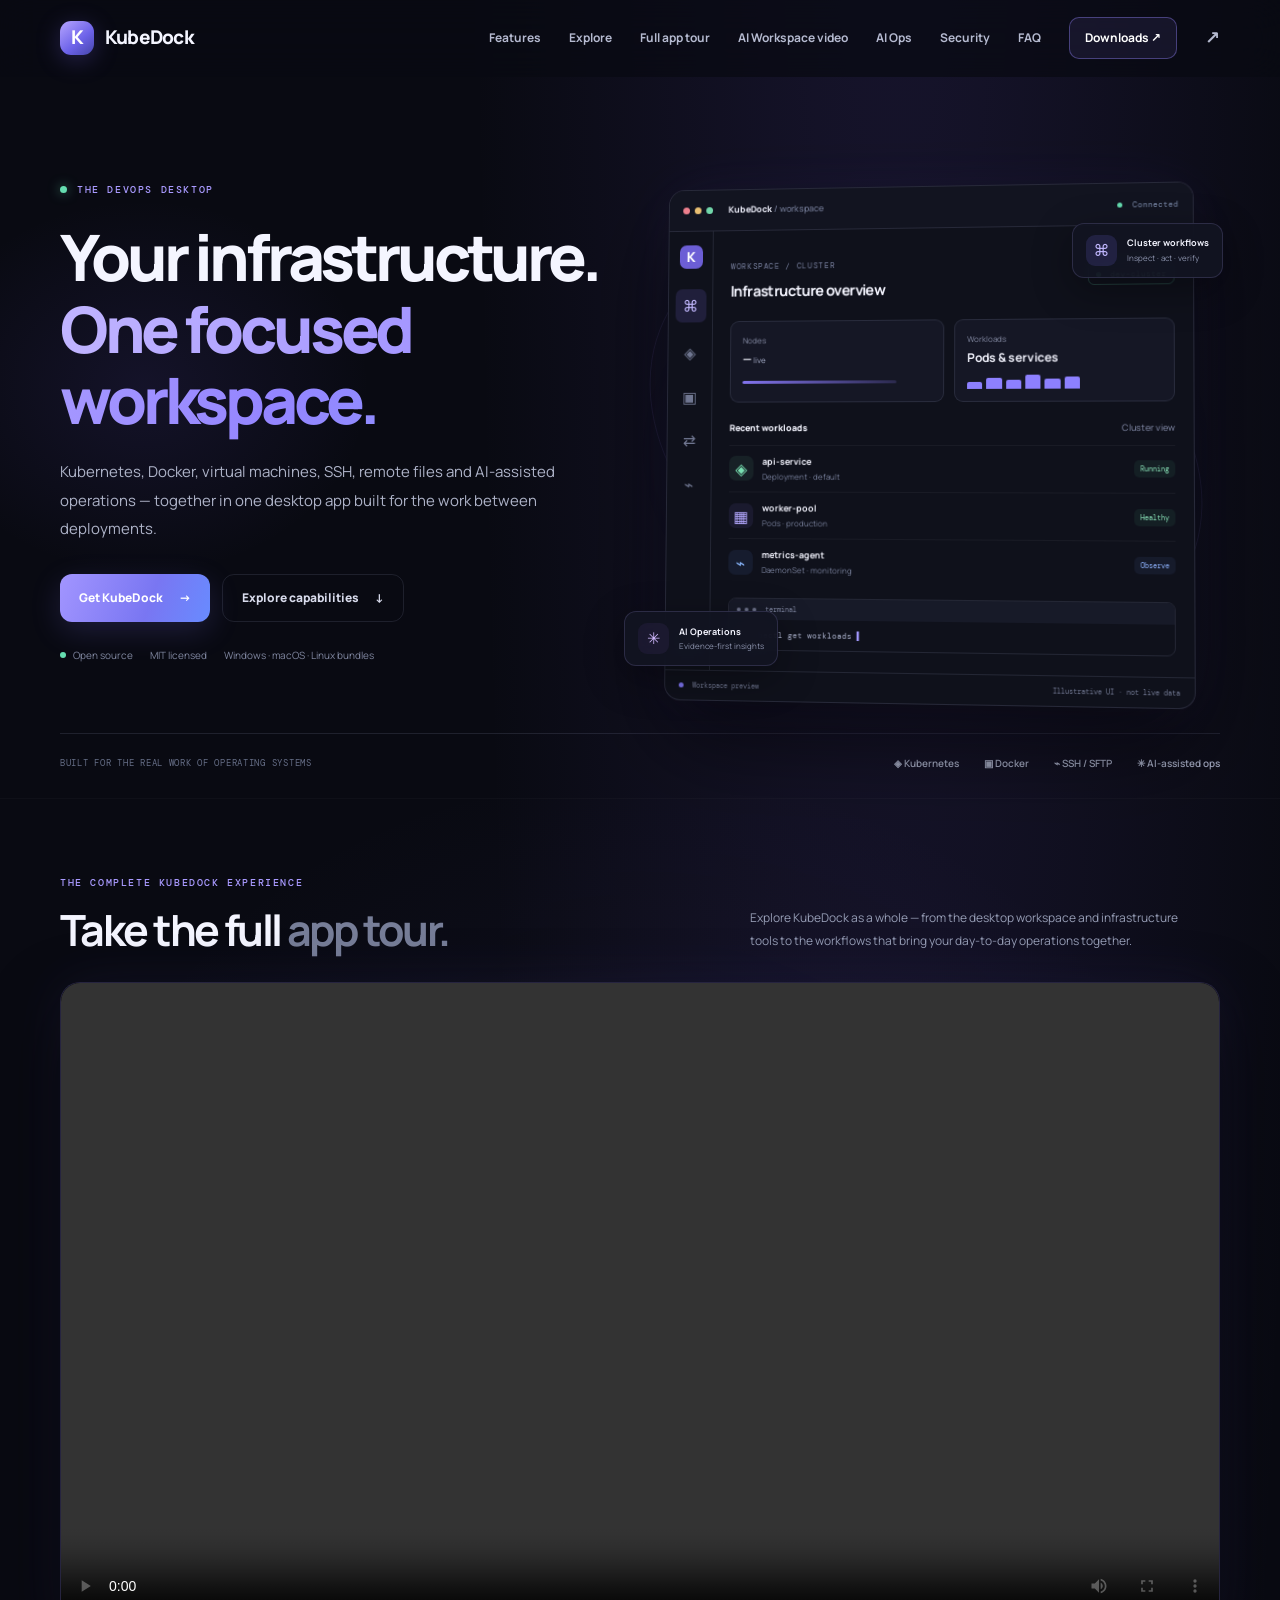
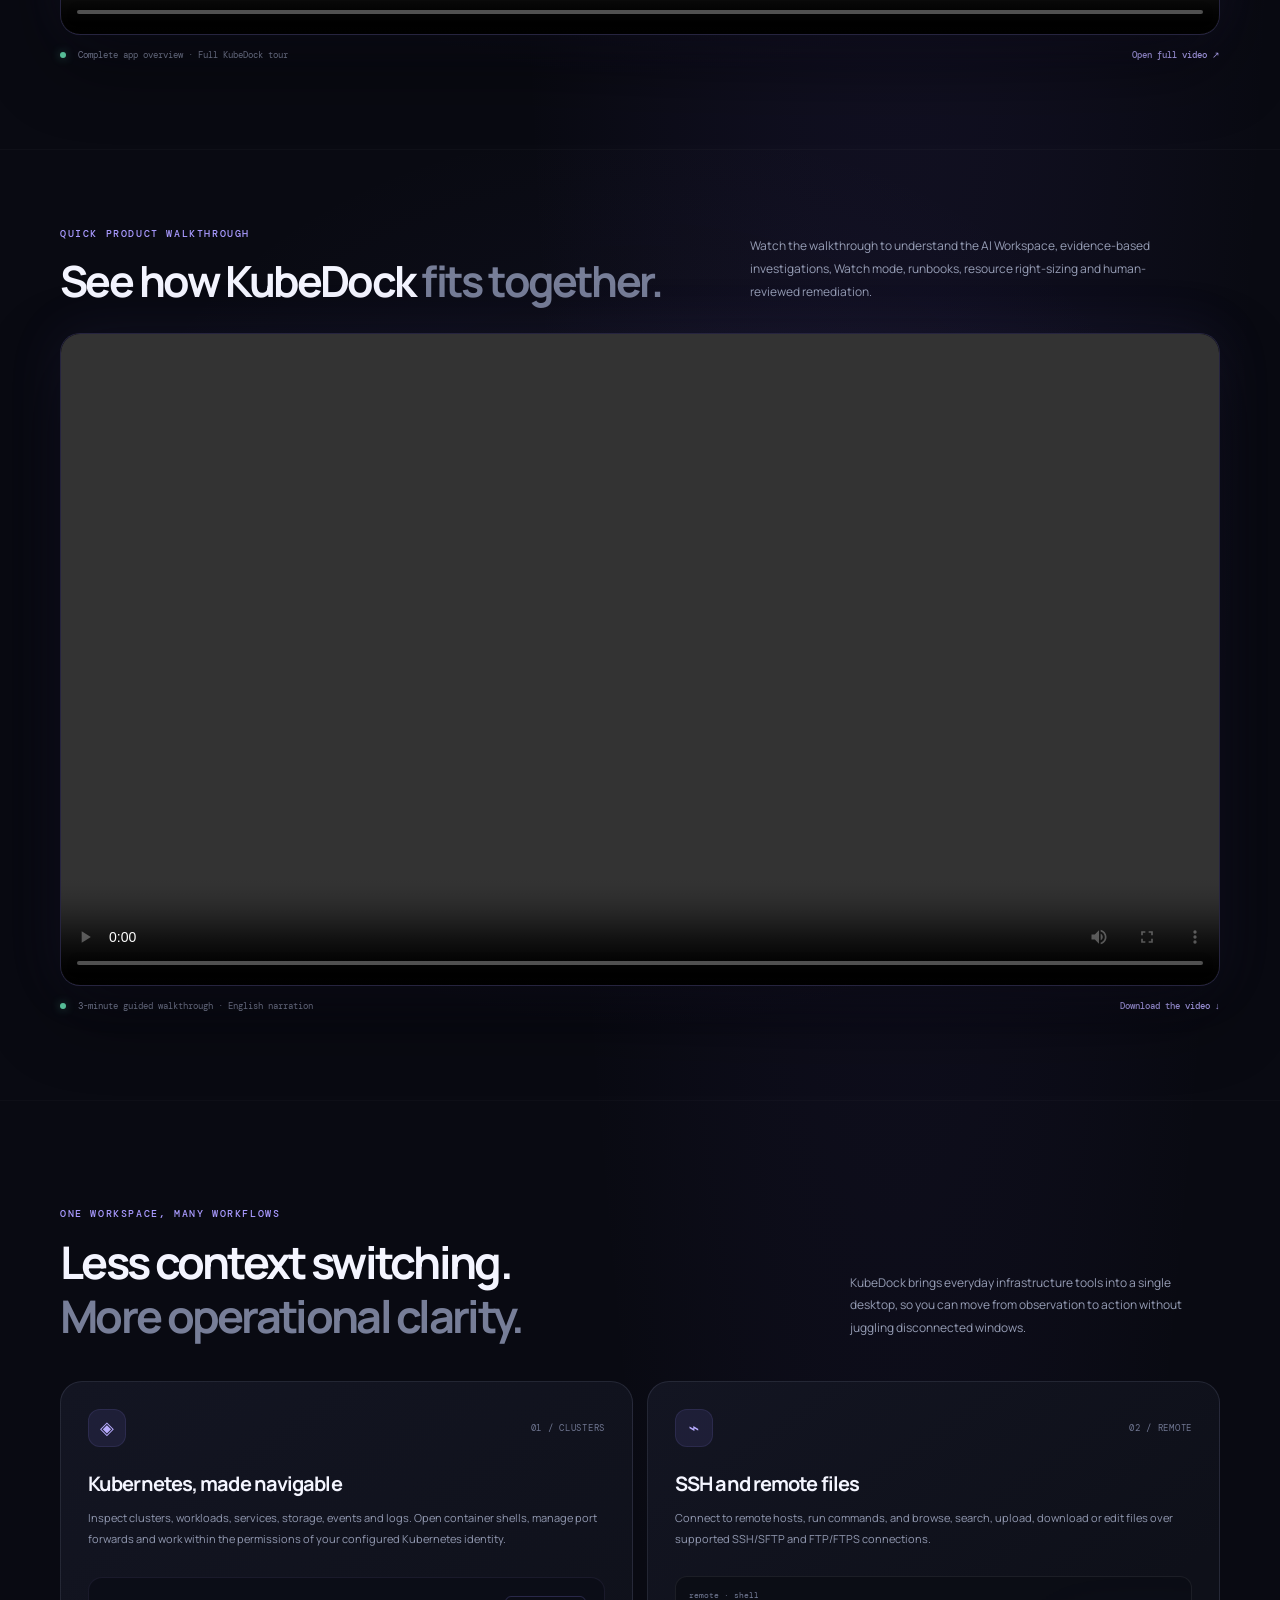
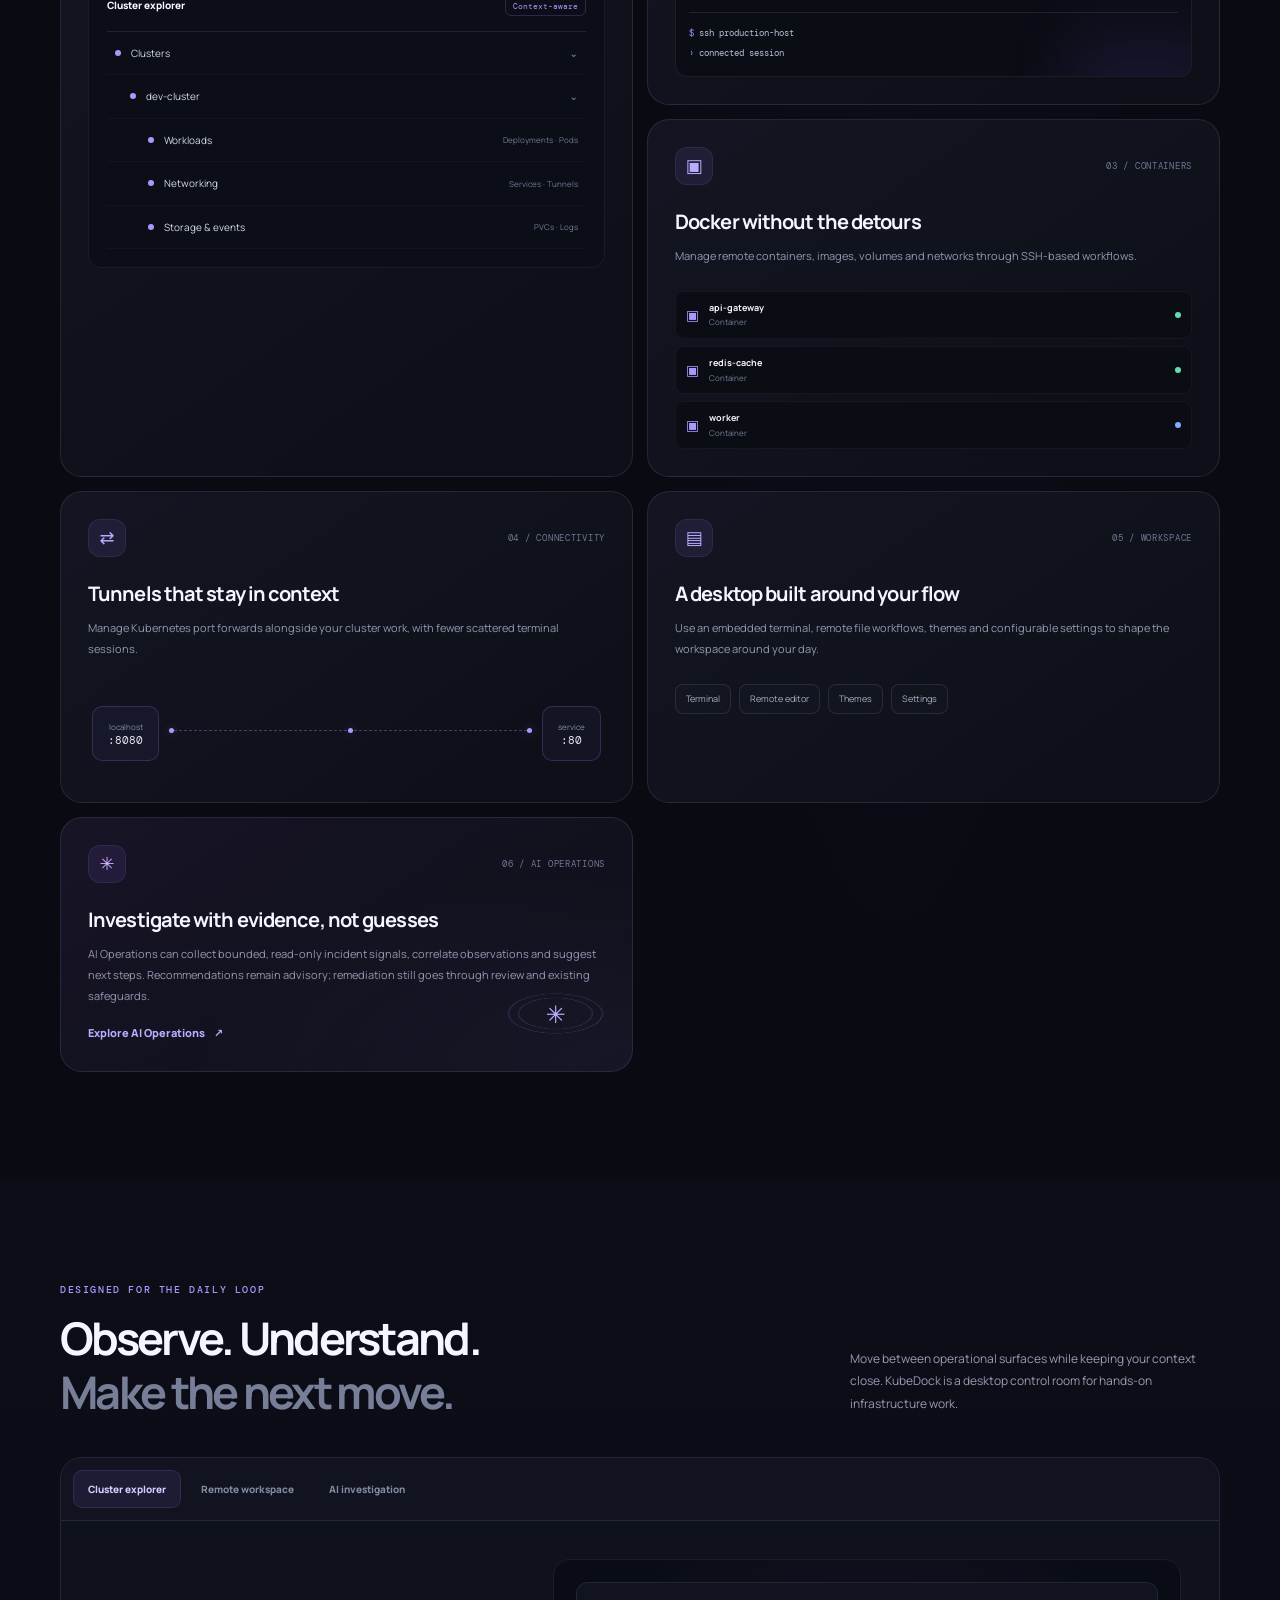
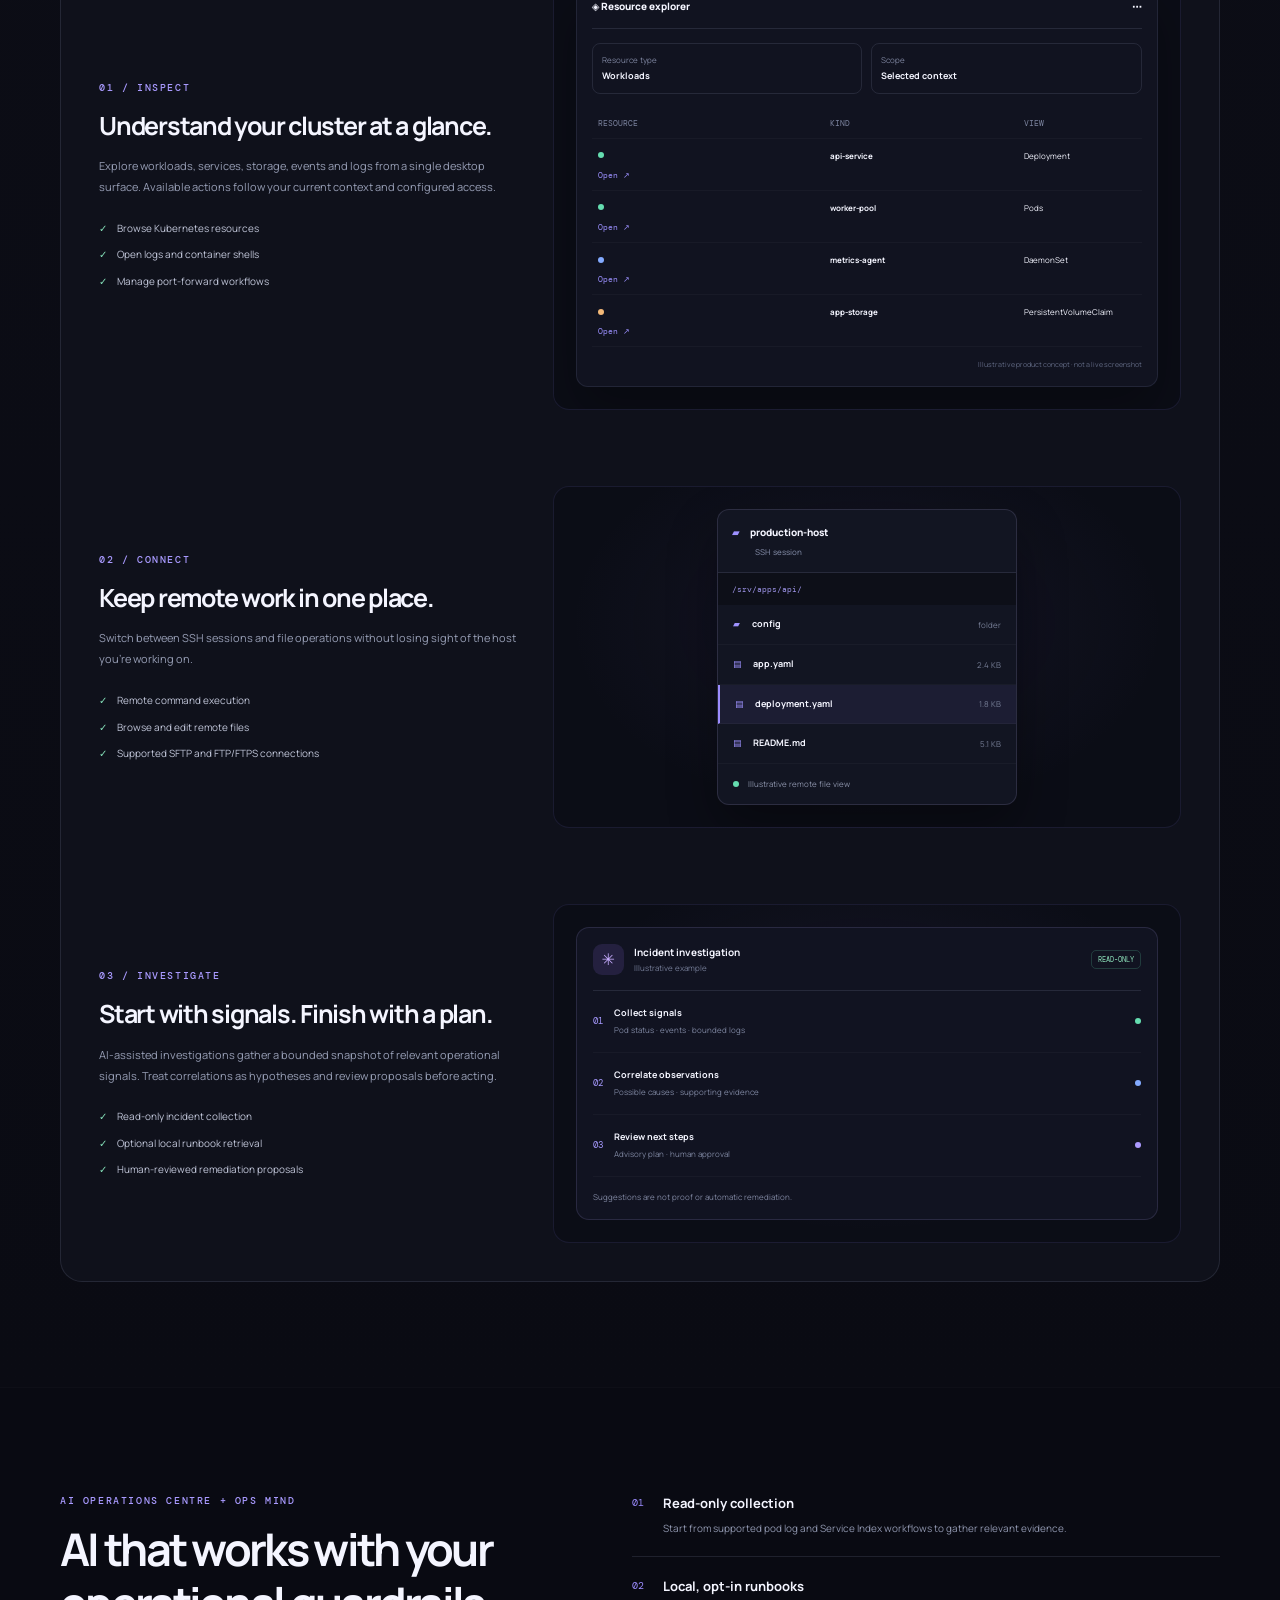
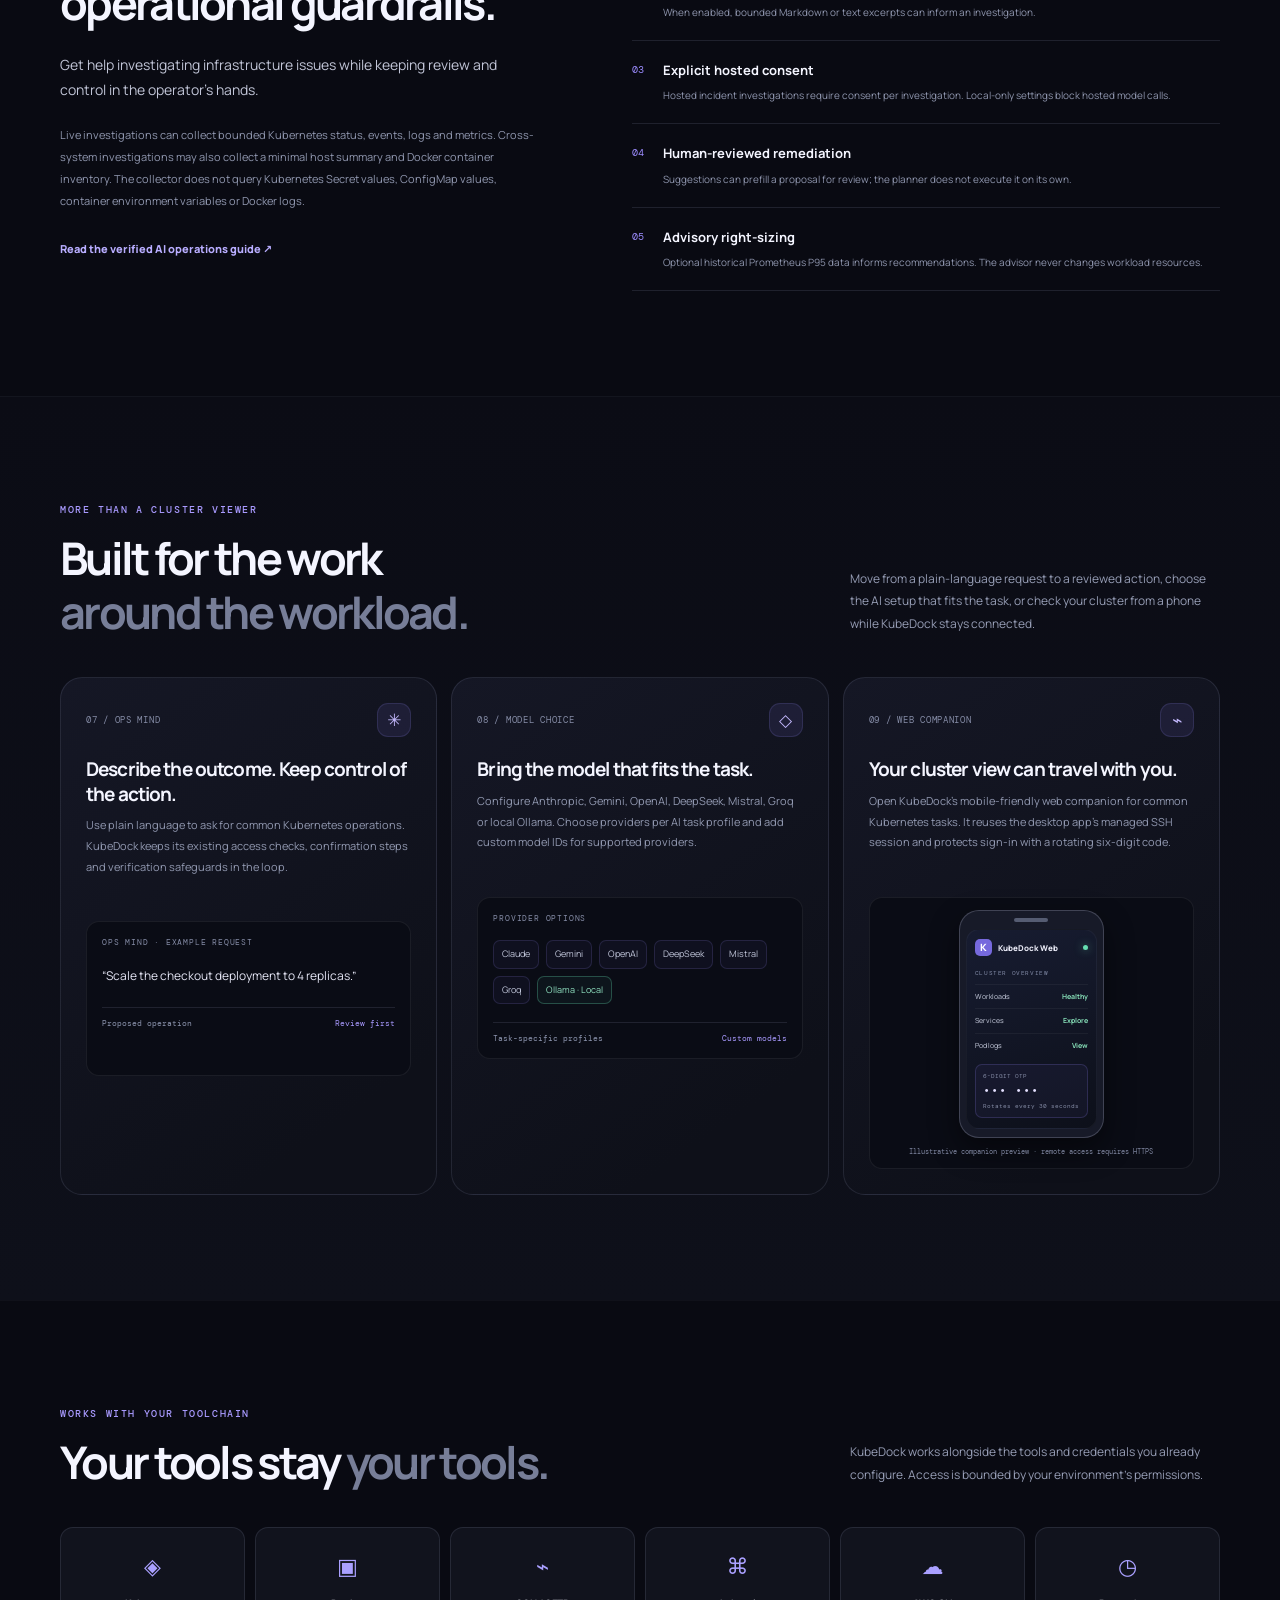
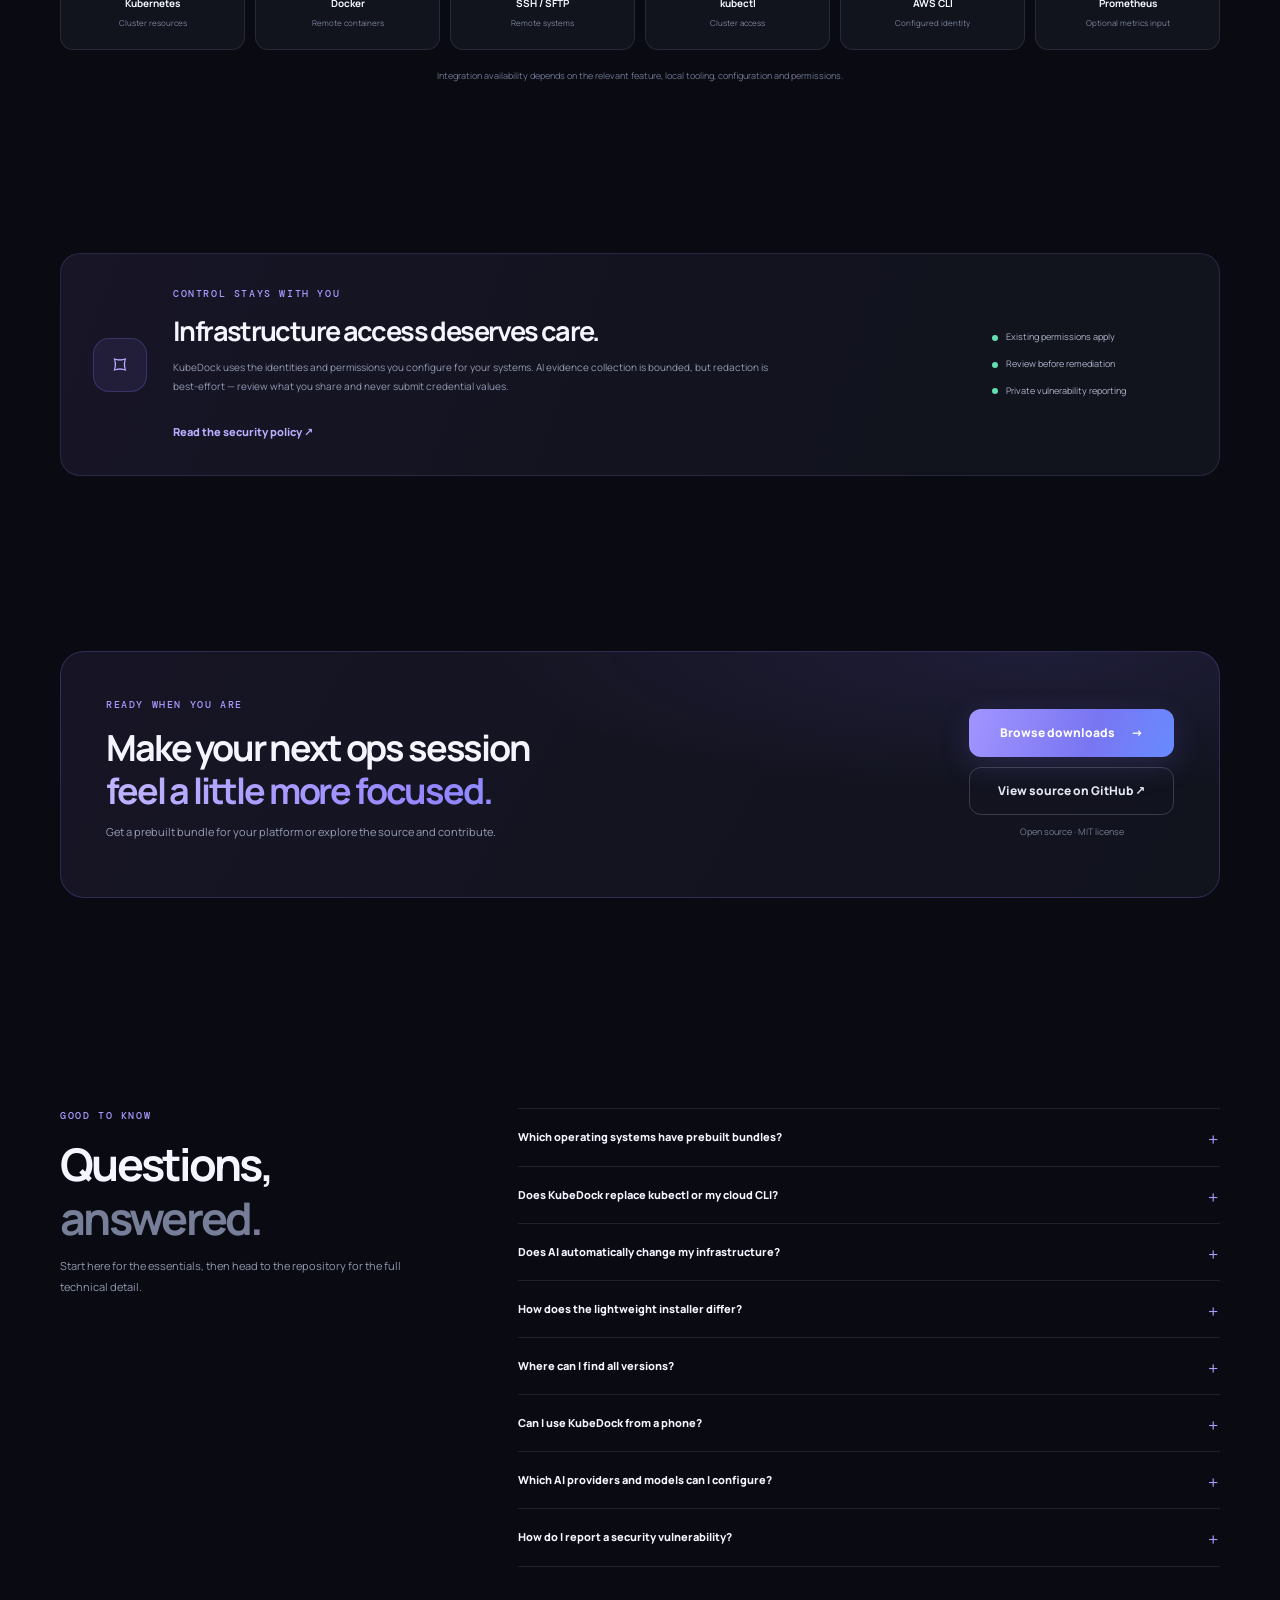
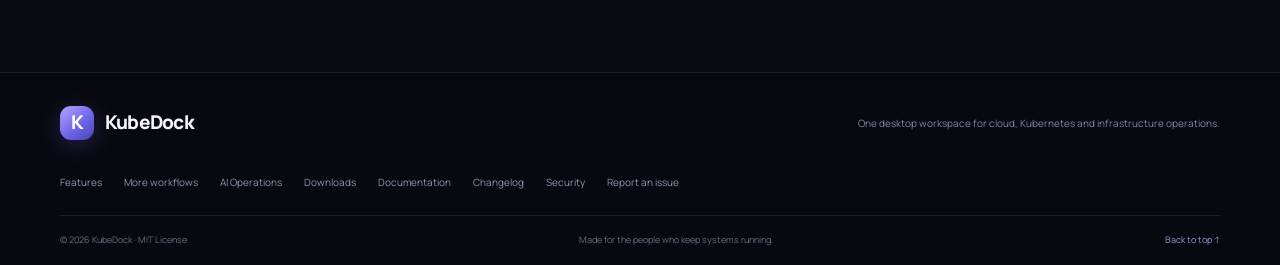
==== index.html @ 5a2ef478 "feat: add full application overview video section" ====
<!doctype html>
<html lang="en">
<head>
  <meta charset="utf-8"><meta name="viewport" content="width=device-width,initial-scale=1">
  <meta name="theme-color" content="#090a12">
  <meta name="description" content="KubeDock brings Kubernetes, Docker, SSH, remote files, AI-assisted operations and a mobile companion into one open-source desktop workspace.">
  <meta property="og:title" content="KubeDock — Your infrastructure, in one workspace">
  <meta property="og:description" content="Manage clusters, containers, remote systems and DevOps workflows from one desktop app.">
  <meta property="og:type" content="website"><meta property="og:url" content="https://github.com/HareeshGT/KubeDock">
  <title>KubeDock — Your infrastructure, in one workspace</title>
  <link rel="icon" href="https://raw.githubusercontent.com/HareeshGT/KubeDock/main/KubeDock.ico">
  <link rel="stylesheet" href="assets/css/site.css">
  <script defer src="assets/js/main.js"></script>
</head>
<body>
  <a class="skip-link" href="#main">Skip to content</a>
  <header class="site-header" id="top">
    <nav class="nav wrap" aria-label="Main navigation">
      <a class="brand" href="#top" aria-label="KubeDock home"><span class="brand-mark">K</span><span>KubeDock</span></a>
      <button class="menu-toggle" aria-expanded="false" aria-controls="nav-links" aria-label="Toggle navigation"><span></span><span></span></button>
      <div class="nav-links" id="nav-links">
        <a href="#features">Features</a><a href="#showcase">Explore</a><a href="#full-app-tour">Full app tour</a><a href="#video">AI Workspace video</a><a href="#ai">AI Ops</a><a href="#security">Security</a><a href="#faq">FAQ</a>
        <a class="nav-download" href="downloads/">Downloads <span aria-hidden="true">↗</span></a>
        <a class="icon-link" href="https://github.com/HareeshGT/KubeDock" target="_blank" rel="noopener noreferrer" aria-label="KubeDock on GitHub">↗</a>
      </div>
    </nav>
  </header>
  <main id="main">
    <section class="hero wrap">
      <div class="hero-copy reveal">
        <div class="eyebrow"><span class="pulse"></span> THE DEVOPS DESKTOP</div>
        <h1>Your infrastructure.<br><span class="gradient-text">One focused workspace.</span></h1>
        <p class="hero-lede">Kubernetes, Docker, virtual machines, SSH, remote files and AI-assisted operations — together in one desktop app built for the work between deployments.</p>
        <div class="hero-actions"><a class="button button-primary" href="downloads/">Get KubeDock <span aria-hidden="true">→</span></a><a class="button button-quiet" href="#features">Explore capabilities <span aria-hidden="true">↓</span></a></div>
        <div class="hero-meta"><span><i class="status-dot"></i> Open source</span><span>MIT licensed</span><span>Windows · macOS · Linux bundles</span></div>
      </div>
      <div class="hero-visual reveal" aria-label="Illustrative KubeDock workspace preview">
        <div class="orbit orbit-one"></div><div class="orbit orbit-two"></div>
        <div class="app-window">
          <div class="window-top"><div class="window-dots"><i></i><i></i><i></i></div><span class="window-title">KubeDock <span>/ workspace</span></span><span class="window-status"><i></i> Connected</span></div>
          <div class="window-body">
            <aside class="mock-sidebar"><div class="mock-logo">K</div><span class="side-active">⌘</span><span>◈</span><span>▣</span><span>⇄</span><span>⌁</span><div class="side-bottom">⚙</div></aside>
            <div class="mock-main"><div class="mock-heading"><div><small>WORKSPACE / CLUSTER</small><h3>Infrastructure overview</h3></div><span class="cluster-pill"><i></i> dev-cluster</span></div>
              <div class="mock-stats"><div><span>Nodes</span><strong>— <small>live</small></strong><div class="mini-line line-a"></div></div><div><span>Workloads</span><strong>Pods & services</strong><div class="mini-bars"><i></i><i></i><i></i><i></i><i></i><i></i></div></div></div>
              <div class="mock-section-title">Recent workloads <span>Cluster view</span></div>
              <div class="mock-row"><span class="workload-icon">◈</span><span><b>api-service</b><small>Deployment · default</small></span><em class="tag-running">Running</em></div>
              <div class="mock-row"><span class="workload-icon purple">▦</span><span><b>worker-pool</b><small>Pods · production</small></span><em class="tag-running">Healthy</em></div>
              <div class="mock-row"><span class="workload-icon blue">⌁</span><span><b>metrics-agent</b><small>DaemonSet · monitoring</small></span><em class="tag-neutral">Observe</em></div>
              <div class="mock-terminal"><div><i></i><i></i><i></i><span>terminal</span></div><code><b>$</b> kubectl get workloads <span class="cursor">▍</span></code></div>
            </div>
          </div>
          <div class="window-footer"><span><i></i> Workspace preview</span><span>Illustrative UI · not live data</span></div>
        </div>
        <div class="float-chip chip-top"><span class="chip-icon">⌘</span><span><b>Cluster workflows</b><small>Inspect · act · verify</small></span></div>
        <div class="float-chip chip-bottom"><span class="chip-icon chip-ai">✳</span><span><b>AI Operations</b><small>Evidence-first insights</small></span></div>
      </div>
      <div class="hero-bottom"><span>BUILT FOR THE REAL WORK OF OPERATING SYSTEMS</span><div class="tech-rail"><span>◈ Kubernetes</span><span>▣ Docker</span><span>⌁ SSH / SFTP</span><span>✳ AI-assisted ops</span></div></div>
    </section>

    <section class="section video-section full-app-video-section" id="full-app-tour" aria-labelledby="full-app-video-title">
      <div class="wrap">
        <div class="video-intro reveal">
          <div>
            <div class="eyebrow">THE COMPLETE KUBEDOCK EXPERIENCE</div>
            <h2 id="full-app-video-title">Take the full <span class="muted">app tour.</span></h2>
          </div>
          <p>Explore KubeDock as a whole — from the desktop workspace and infrastructure tools to the workflows that bring your day-to-day operations together.</p>
        </div>
        <div class="video-player-shell reveal">
          <video id="full-app-video" class="product-video" controls playsinline preload="metadata"
            aria-label="Full KubeDock application walkthrough">
            <source src="https://media.githubusercontent.com/media/HareeshGT/kubedock-website/main/assets/video/kubedock-explainer.mp4" type="video/mp4">
            Your browser does not support HTML5 video.
          </video>
          <div id="full-app-video-unavailable" class="video-unavailable" role="status" aria-live="polite" hidden>
            <span class="video-unavailable-icon">!</span>
            <div class="eyebrow">FULL APP WALKTHROUGH</div>
            <h3>We couldn't load the overview</h3>
            <p>Try refreshing the page or open the video directly from the link below.</p>
          </div>
        </div>
        <div class="video-footnote">
          <span><i class="video-footnote-dot"></i> Complete app overview · Full KubeDock tour</span>
          <a href="https://media.githubusercontent.com/media/HareeshGT/kubedock-website/main/assets/video/kubedock-explainer.mp4" target="_blank" rel="noopener noreferrer">Open full video ↗</a>
        </div>
      </div>
    </section>

    <section class="section video-section" id="video" aria-labelledby="video-title">
      <div class="wrap">
        <div class="video-intro reveal">
          <div>
            <div class="eyebrow">QUICK PRODUCT WALKTHROUGH</div>
            <h2 id="video-title">See how KubeDock <span class="muted">fits together.</span></h2>
          </div>
          <p>Watch the walkthrough to understand the AI Workspace, evidence-based investigations, Watch mode, runbooks, resource right-sizing and human-reviewed remediation.</p>
        </div>
        <div class="video-player-shell reveal">
          <video id="product-video" class="product-video" controls playsinline preload="metadata"
            aria-label="KubeDock AI Workspace product walkthrough">
            <source src="assets/video/kubedock-ai-workspace.mp4?v=20261102" type="video/mp4">
            Your browser does not support HTML5 video.
          </video>
          <div id="video-unavailable" class="video-unavailable" role="status" aria-live="polite" hidden>
            <span class="video-unavailable-icon">!</span>
            <div class="eyebrow">KUBEDOCK WALKTHROUGH</div>
            <h3>We couldn't load the video</h3>
            <p>Refresh the page and try again, or use the download link below.</p>
          </div>
        </div>
        <div class="video-footnote">
          <span><i class="video-footnote-dot"></i> 3-minute guided walkthrough · English narration</span>
          <a class="video-download" href="assets/video/kubedock-ai-workspace.mp4?v=20261102" download>Download the video ↓</a>
        </div>
      </div>
    </section>

    <section class="section intro-section" id="features"><div class="wrap">
      <div class="section-head reveal"><div><div class="eyebrow">ONE WORKSPACE, MANY WORKFLOWS</div><h2>Less context switching.<br><span class="muted">More operational clarity.</span></h2></div><p>KubeDock brings everyday infrastructure tools into a single desktop, so you can move from observation to action without juggling disconnected windows.</p></div>
      <div class="feature-grid">
        <article class="feature-card feature-large reveal"><div class="feature-top"><span class="feature-icon">◈</span><span class="feature-index">01 / CLUSTERS</span></div><h3>Kubernetes, made navigable</h3><p>Inspect clusters, workloads, services, storage, events and logs. Open container shells, manage port forwards and work within the permissions of your configured Kubernetes identity.</p><div class="feature-visual k8s-visual"><div class="visual-toolbar"><span>Cluster explorer</span><span class="tiny-pill">Context-aware</span></div><div class="tree-line"><i></i><span>Clusters</span><b>⌄</b></div><div class="tree-line indent"><i class="purple-dot"></i><span>dev-cluster</span><b>⌄</b></div><div class="tree-line indent-2"><i class="green-dot"></i><span>Workloads</span><small>Deployments · Pods</small></div><div class="tree-line indent-2"><i class="blue-dot"></i><span>Networking</span><small>Services · Tunnels</small></div><div class="tree-line indent-2"><i class="orange-dot"></i><span>Storage & events</span><small>PVCs · Logs</small></div></div></article>
        <article class="feature-card reveal"><div class="feature-top"><span class="feature-icon">⌁</span><span class="feature-index">02 / REMOTE</span></div><h3>SSH and remote files</h3><p>Connect to remote hosts, run commands, and browse, search, upload, download or edit files over supported SSH/SFTP and FTP/FTPS connections.</p><div class="mini-terminal"><span>remote · shell</span><code><i>$</i> ssh production-host</code><code><i>›</i> connected session</code><div class="terminal-glow"></div></div></article>
        <article class="feature-card reveal"><div class="feature-top"><span class="feature-icon">▣</span><span class="feature-index">03 / CONTAINERS</span></div><h3>Docker without the detours</h3><p>Manage remote containers, images, volumes and networks through SSH-based workflows.</p><div class="container-stack"><div><span class="stack-icon">▣</span><span><b>api-gateway</b><small>Container</small></span><i class="green-dot"></i></div><div><span class="stack-icon">▣</span><span><b>redis-cache</b><small>Container</small></span><i class="green-dot"></i></div><div><span class="stack-icon">▣</span><span><b>worker</b><small>Container</small></span><i class="blue-dot"></i></div></div></article>
        <article class="feature-card reveal"><div class="feature-top"><span class="feature-icon">⇄</span><span class="feature-index">04 / CONNECTIVITY</span></div><h3>Tunnels that stay in context</h3><p>Manage Kubernetes port forwards alongside your cluster work, with fewer scattered terminal sessions.</p><div class="tunnel-visual"><span class="port-box">localhost<br><b>:8080</b></span><div class="tunnel-track"><i></i><i></i><i></i></div><span class="port-box">service<br><b>:80</b></span></div></article>
        <article class="feature-card reveal"><div class="feature-top"><span class="feature-icon">▤</span><span class="feature-index">05 / WORKSPACE</span></div><h3>A desktop built around your flow</h3><p>Use an embedded terminal, remote file workflows, themes and configurable settings to shape the workspace around your day.</p><div class="workspace-pills"><span>Terminal</span><span>Remote editor</span><span>Themes</span><span>Settings</span></div></article>
        <article class="feature-card feature-ai reveal" id="ai"><div class="feature-top"><span class="feature-icon ai-icon">✳</span><span class="feature-index">06 / AI OPERATIONS</span></div><h3>Investigate with evidence, not guesses</h3><p>AI Operations can collect bounded, read-only incident signals, correlate observations and suggest next steps. Recommendations remain advisory; remediation still goes through review and existing safeguards.</p><a class="text-link" href="#ai-details">Explore AI Operations <span>↗</span></a><div class="ai-orb"><div class="orb-ring ring-a"></div><div class="orb-ring ring-b"></div><span>✳</span></div></article>
      </div>
    </div></section>

    <section class="section showcase-section" id="showcase"><div class="wrap showcase-wrap">
      <div class="section-head reveal"><div><div class="eyebrow">DESIGNED FOR THE DAILY LOOP</div><h2>Observe. Understand.<br><span class="muted">Make the next move.</span></h2></div><p>Move between operational surfaces while keeping your context close. KubeDock is a desktop control room for hands-on infrastructure work.</p></div>
      <div class="showcase-panel reveal"><div class="showcase-tabs" role="tablist" aria-label="Workflow previews"><button class="showcase-tab active" role="tab" aria-selected="true" data-panel="cluster-panel">Cluster explorer</button><button class="showcase-tab" role="tab" aria-selected="false" data-panel="remote-panel">Remote workspace</button><button class="showcase-tab" role="tab" aria-selected="false" data-panel="ai-panel">AI investigation</button></div>
        <div class="showcase-content active" id="cluster-panel" role="tabpanel"><div class="showcase-copy"><span class="eyebrow">01 / INSPECT</span><h3>Understand your cluster at a glance.</h3><p>Explore workloads, services, storage, events and logs from a single desktop surface. Available actions follow your current context and configured access.</p><ul class="check-list"><li>Browse Kubernetes resources</li><li>Open logs and container shells</li><li>Manage port-forward workflows</li></ul></div><div class="showcase-art cluster-art"><div class="art-window"><div class="art-header"><span>◈ Resource explorer</span><span>⋯</span></div><div class="art-summary"><div><small>Resource type</small><b>Workloads</b></div><div><small>Scope</small><b>Selected context</b></div></div><div class="art-table"><div class="art-table-head"><span>RESOURCE</span><span>KIND</span><span>VIEW</span></div><div><i class="green-dot"></i><b>api-service</b><span>Deployment</span><em>Open ↗</em></div><div><i class="green-dot"></i><b>worker-pool</b><span>Pods</span><em>Open ↗</em></div><div><i class="blue-dot"></i><b>metrics-agent</b><span>DaemonSet</span><em>Open ↗</em></div><div><i class="orange-dot"></i><b>app-storage</b><span>PersistentVolumeClaim</span><em>Open ↗</em></div></div><div class="art-note">Illustrative product concept · not a live screenshot</div></div></div></div>
        <div class="showcase-content" id="remote-panel" role="tabpanel" hidden><div class="showcase-copy"><span class="eyebrow">02 / CONNECT</span><h3>Keep remote work in one place.</h3><p>Switch between SSH sessions and file operations without losing sight of the host you're working on.</p><ul class="check-list"><li>Remote command execution</li><li>Browse and edit remote files</li><li>Supported SFTP and FTP/FTPS connections</li></ul></div><div class="showcase-art remote-art"><div class="remote-window"><div class="remote-title"><span>▰</span> production-host <small>SSH session</small></div><div class="remote-path">/srv/apps/api/</div><div class="file-row"><span>▰</span><b>config</b><small>folder</small></div><div class="file-row"><span>▤</span><b>app.yaml</b><small>2.4 KB</small></div><div class="file-row selected"><span>▤</span><b>deployment.yaml</b><small>1.8 KB</small></div><div class="file-row"><span>▤</span><b>README.md</b><small>5.1 KB</small></div><div class="remote-status"><i class="green-dot"></i> Illustrative remote file view</div></div></div></div>
        <div class="showcase-content" id="ai-panel" role="tabpanel" hidden><div class="showcase-copy"><span class="eyebrow">03 / INVESTIGATE</span><h3>Start with signals. Finish with a plan.</h3><p>AI-assisted investigations gather a bounded snapshot of relevant operational signals. Treat correlations as hypotheses and review proposals before acting.</p><ul class="check-list"><li>Read-only incident collection</li><li>Optional local runbook retrieval</li><li>Human-reviewed remediation proposals</li></ul></div><div class="showcase-art ai-art"><div class="investigation-card"><div class="investigation-heading"><span class="ai-spark">✳</span><div><b>Incident investigation</b><small>Illustrative example</small></div><span class="read-only">READ-ONLY</span></div><div class="signal"><span class="signal-num">01</span><div><b>Collect signals</b><small>Pod status · events · bounded logs</small></div><i class="green-dot"></i></div><div class="signal"><span class="signal-num">02</span><div><b>Correlate observations</b><small>Possible causes · supporting evidence</small></div><i class="blue-dot"></i></div><div class="signal"><span class="signal-num">03</span><div><b>Review next steps</b><small>Advisory plan · human approval</small></div><i class="purple-dot"></i></div><div class="investigation-foot">Suggestions are not proof or automatic remediation.</div></div></div></div>
      </div>
    </div></section>

    <section class="section ai-detail-section" id="ai-details"><div class="wrap ai-detail-grid"><div class="ai-detail-copy reveal"><div class="eyebrow">AI OPERATIONS CENTRE + OPS MIND</div><h2>AI that works with your operational guardrails.</h2><p class="lead">Get help investigating infrastructure issues while keeping review and control in the operator's hands.</p><p>Live investigations can collect bounded Kubernetes status, events, logs and metrics. Cross-system investigations may also collect a minimal host summary and Docker container inventory. The collector does not query Kubernetes Secret values, ConfigMap values, container environment variables or Docker logs.</p><a class="text-link" href="https://github.com/HareeshGT/KubeDock#ai-operations" target="_blank" rel="noopener noreferrer">Read the verified AI operations guide ↗</a></div><div class="ai-detail-list reveal"><article><span>01</span><div><h3>Read-only collection</h3><p>Start from supported pod log and Service Index workflows to gather relevant evidence.</p></div></article><article><span>02</span><div><h3>Local, opt-in runbooks</h3><p>When enabled, bounded Markdown or text excerpts can inform an investigation.</p></div></article><article><span>03</span><div><h3>Explicit hosted consent</h3><p>Hosted incident investigations require consent per investigation. Local-only settings block hosted model calls.</p></div></article><article><span>04</span><div><h3>Human-reviewed remediation</h3><p>Suggestions can prefill a proposal for review; the planner does not execute it on its own.</p></div></article><article><span>05</span><div><h3>Advisory right-sizing</h3><p>Optional historical Prometheus P95 data informs recommendations. The advisor never changes workload resources.</p></div></article></div></div></section>


    <section class="section workflow-section" id="more-workflows">
      <div class="wrap">
        <div class="section-head reveal">
          <div><div class="eyebrow">MORE THAN A CLUSTER VIEWER</div><h2>Built for the work<br><span class="muted">around the workload.</span></h2></div>
          <p>Move from a plain-language request to a reviewed action, choose the AI setup that fits the task, or check your cluster from a phone while KubeDock stays connected.</p>
        </div>
        <div class="workflow-grid">
          <article class="workflow-card reveal">
            <div class="workflow-card-top"><span class="workflow-number">07 / OPS MIND</span><span class="workflow-icon">✳</span></div>
            <h3>Describe the outcome. Keep control of the action.</h3>
            <p>Use plain language to ask for common Kubernetes operations. KubeDock keeps its existing access checks, confirmation steps and verification safeguards in the loop.</p>
            <div class="workflow-visual workflow-prompt-card" aria-label="Illustrative Ops Mind request">
              <span class="workflow-visual-label">OPS MIND · EXAMPLE REQUEST</span>
              <p class="workflow-prompt">“Scale the checkout deployment to 4 replicas.”</p>
              <div class="workflow-visual-footer"><span>Proposed operation</span><span>Review first</span></div>
            </div>
          </article>
          <article class="workflow-card reveal">
            <div class="workflow-card-top"><span class="workflow-number">08 / MODEL CHOICE</span><span class="workflow-icon">◇</span></div>
            <h3>Bring the model that fits the task.</h3>
            <p>Configure Anthropic, Gemini, OpenAI, DeepSeek, Mistral, Groq or local Ollama. Choose providers per AI task profile and add custom model IDs for supported providers.</p>
            <div class="workflow-visual workflow-provider-card" aria-label="Supported AI provider options">
              <span class="workflow-visual-label">PROVIDER OPTIONS</span>
              <div class="provider-pills"><span>Claude</span><span>Gemini</span><span>OpenAI</span><span>DeepSeek</span><span>Mistral</span><span>Groq</span><span>Ollama · Local</span></div>
              <div class="workflow-visual-footer"><span>Task-specific profiles</span><span>Custom models</span></div>
            </div>
          </article>
          <article class="workflow-card reveal" id="web-app">
            <div class="workflow-card-top"><span class="workflow-number">09 / WEB COMPANION</span><span class="workflow-icon">⌁</span></div>
            <h3>Your cluster view can travel with you.</h3>
            <p>Open KubeDock’s mobile-friendly web companion for common Kubernetes tasks. It reuses the desktop app’s managed SSH session and protects sign-in with a rotating six-digit code.</p>
            <div class="workflow-visual workflow-web-card" aria-label="Illustrative KubeDock Web companion preview">
              <div class="phone-frame">
                <div class="phone-speaker"></div>
                <div class="phone-screen">
                  <div class="phone-appbar"><span class="phone-mark">K</span><span>KubeDock Web</span><i></i></div>
                  <div class="phone-label">CLUSTER OVERVIEW</div>
                  <div class="phone-resource"><span>Workloads</span><b>Healthy</b></div>
                  <div class="phone-resource"><span>Services</span><b>Explore</b></div>
                  <div class="phone-resource"><span>Pod logs</span><b>View</b></div>
                  <div class="phone-otp"><span>6-DIGIT OTP</span><b>••• •••</b><small>Rotates every 30 seconds</small></div>
                </div>
              </div>
              <span class="phone-caption">Illustrative companion preview · remote access requires HTTPS</span>
            </div>
          </article>
        </div>
      </div>
    </section>

    <section class="section integrations-section"><div class="wrap"><div class="section-head reveal"><div><div class="eyebrow">WORKS WITH YOUR TOOLCHAIN</div><h2>Your tools stay <span class="muted">your tools.</span></h2></div><p>KubeDock works alongside the tools and credentials you already configure. Access is bounded by your environment's permissions.</p></div><div class="integration-rail reveal"><div><span class="integration-symbol">◈</span><b>Kubernetes</b><small>Cluster resources</small></div><div><span class="integration-symbol">▣</span><b>Docker</b><small>Remote containers</small></div><div><span class="integration-symbol">⌁</span><b>SSH / SFTP</b><small>Remote systems</small></div><div><span class="integration-symbol">⌘</span><b>kubectl</b><small>Cluster access</small></div><div><span class="integration-symbol">☁</span><b>AWS CLI</b><small>Configured identity</small></div><div><span class="integration-symbol">◷</span><b>Prometheus</b><small>Optional metrics input</small></div></div><p class="integration-note">Integration availability depends on the relevant feature, local tooling, configuration and permissions.</p></div></section>

    <section class="section security-section" id="security"><div class="wrap security-panel reveal"><div class="security-symbol">⌑</div><div><div class="eyebrow">CONTROL STAYS WITH YOU</div><h2>Infrastructure access deserves care.</h2><p>KubeDock uses the identities and permissions you configure for your systems. AI evidence collection is bounded, but redaction is best-effort — review what you share and never submit credential values.</p><a class="text-link" href="https://github.com/HareeshGT/KubeDock/blob/main/SECURITY.md" target="_blank" rel="noopener noreferrer">Read the security policy ↗</a></div><div class="security-points"><span><i></i> Existing permissions apply</span><span><i></i> Review before remediation</span><span><i></i> Private vulnerability reporting</span></div></div></section>

    <section class="section getting-started"><div class="wrap start-panel reveal"><div><div class="eyebrow">READY WHEN YOU ARE</div><h2>Make your next ops session<br><span class="gradient-text">feel a little more focused.</span></h2><p>Get a prebuilt bundle for your platform or explore the source and contribute.</p></div><div class="start-actions"><a class="button button-primary" href="downloads/">Browse downloads <span>→</span></a><a class="button button-outline" href="https://github.com/HareeshGT/KubeDock" target="_blank" rel="noopener noreferrer">View source on GitHub ↗</a><small>Open source · MIT license</small></div></div></section>

    <section class="section faq-section" id="faq"><div class="wrap faq-layout"><div class="faq-intro reveal"><div class="eyebrow">GOOD TO KNOW</div><h2>Questions, <span class="muted">answered.</span></h2><p>Start here for the essentials, then head to the repository for the full technical detail.</p></div><div class="faq-list reveal">
      <details><summary>Which operating systems have prebuilt bundles?</summary><p>The current Fast Installer release provides bundles for Linux x86-64, macOS Apple Silicon and Intel, and Windows x86-64. Check the release page for the latest available assets.</p></details>
      <details><summary>Does KubeDock replace kubectl or my cloud CLI?</summary><p>No. KubeDock is a desktop workspace that works with your configured tooling, identities and permissions. It does not grant access you do not already have.</p></details>
      <details><summary>Does AI automatically change my infrastructure?</summary><p>AI investigations and right-sizing recommendations are advisory. Remediation proposals require review, and the planner does not submit or execute the operation itself.</p></details>
      <details><summary>How does the lightweight installer differ?</summary><p>The Fast Installer bundles omit optional Qwen3-TTS/PyTorch and Qt WebEngine/Chromium components to reduce installation size. Some optional capabilities may therefore be unavailable in those bundles.</p></details>
      <details><summary>Where can I find all versions?</summary><p>Visit the <a href="downloads/">Downloads page</a> to load public GitHub Releases, inspect available assets and open the original release notes.</p></details>

      <details><summary>Can I use KubeDock from a phone?</summary><p>Yes. KubeDock includes a mobile-friendly web companion that reuses the desktop app’s active SSH session. The desktop app must remain running; remote access requires HTTPS and sign-in uses a rotating six-digit TOTP.</p></details>
      <details><summary>Which AI providers and models can I configure?</summary><p>KubeDock supports Anthropic, Google Gemini, OpenAI, DeepSeek, Mistral, Groq and local Ollama. You can choose providers for separate task profiles and add custom model IDs where supported.</p></details>
      <details><summary>How do I report a security vulnerability?</summary><p>Please report suspected vulnerabilities privately through the <a href="https://github.com/HareeshGT/KubeDock/security/advisories/new" target="_blank" rel="noopener noreferrer">GitHub security advisory form</a>, not through public issues.</p></details>
    </div></div></section>
  </main>
  <footer class="site-footer"><div class="wrap footer-top"><a class="brand" href="#top"><span class="brand-mark">K</span><span>KubeDock</span></a><p>One desktop workspace for cloud, Kubernetes and infrastructure operations.</p><div class="footer-links"><a href="#features">Features</a><a href="#more-workflows">More workflows</a><a href="#ai-details">AI Operations</a><a href="downloads/">Downloads</a><a href="https://github.com/HareeshGT/KubeDock/blob/main/README.md">Documentation</a><a href="https://github.com/HareeshGT/KubeDock/releases">Changelog</a><a href="https://github.com/HareeshGT/KubeDock/security">Security</a><a href="https://github.com/HareeshGT/KubeDock/issues">Report an issue</a></div></div><div class="wrap footer-bottom"><span>© <span id="year"></span> KubeDock · MIT License</span><span>Made for the people who keep systems running.</span><a href="#top">Back to top ↑</a></div></footer>
</body></html>
---- assets/css/site.css ----
@import url('https://fonts.googleapis.com/css2?family=DM+Mono:wght@400;500&family=Manrope:wght@400;500;600;700;800&display=swap');
:root{color-scheme:dark;--bg:#090a12;--surface:#10121d;--surface2:#141725;--line:rgba(179,187,222,.13);--text:#f4f5ff;--muted:#a0a5bb;--dim:#6d748e;--purple:#9b8cff;--blue:#7c9dff;--green:#65ddb0;--max:1160px;--radius:22px}
*{box-sizing:border-box}html{scroll-behavior:smooth;scroll-padding-top:88px}body{margin:0;background:radial-gradient(ellipse at 70% -10%,rgba(104,79,202,.16),transparent 34%),var(--bg);color:var(--text);font-family:Manrope,system-ui,-apple-system,sans-serif;line-height:1.65;-webkit-font-smoothing:antialiased}a{color:inherit;text-decoration:none}button{font:inherit}.wrap{width:min(var(--max),calc(100% - 48px));margin-inline:auto}.skip-link{position:absolute;top:-50px;left:16px;padding:10px 14px;background:#fff;color:#111;z-index:100}.skip-link:focus{top:12px}.site-header{position:sticky;top:0;z-index:50;border-bottom:1px solid transparent;background:rgba(9,10,18,.72);backdrop-filter:blur(18px);transition:border-color .25s}.site-header.scrolled{border-color:var(--line)}.nav{height:76px;display:flex;align-items:center;justify-content:space-between}.brand{display:inline-flex;align-items:center;gap:11px;font-weight:800;letter-spacing:-.04em;font-size:19px}.brand-mark{display:grid;place-items:center;width:34px;height:34px;border-radius:11px;background:linear-gradient(140deg,#b6a5ff,#6d63e9 58%,#4546aa);box-shadow:0 5px 24px #7864f344;color:white;font-size:19px}.nav-links{display:flex;align-items:center;gap:28px;color:#b5bad0;font-size:12px;font-weight:700}.nav-links a{transition:color .2s}.nav-links a:hover,.nav-links a:focus-visible{color:white}.nav-links .nav-download{color:#fff;padding:10px 15px;border:1px solid #8175db77;border-radius:10px;background:#8270d91c}.icon-link{font-size:18px}.menu-toggle{display:none}
.hero{position:relative;padding-top:105px;display:grid;grid-template-columns:1fr 1.08fr;align-items:center;gap:28px;min-height:650px}.hero:before{content:"";position:absolute;left:-13%;top:16%;width:470px;height:390px;background:radial-gradient(ellipse,rgba(103,82,210,.12),transparent 68%);pointer-events:none}.hero-copy{position:relative;z-index:2;padding-bottom:42px}.eyebrow{font:500 10px/1.5 'DM Mono',monospace;letter-spacing:.16em;color:#a99aff;text-transform:uppercase;display:flex;align-items:center;gap:10px}.pulse{width:7px;height:7px;background:var(--green);border-radius:50%;box-shadow:0 0 12px #65ddb099}.hero h1{font-size:clamp(42px,5vw,67px);line-height:1.12;letter-spacing:-.065em;margin:24px 0 22px;font-weight:800}.gradient-text{background:linear-gradient(100deg,#c1b5ff 0%,#9485ff 42%,#7ab5ff 100%);color:transparent;background-clip:text;-webkit-background-clip:text}.hero-lede{max-width:525px;color:#aeb3c8;font-size:15px;line-height:1.9}.hero-actions{display:flex;align-items:center;gap:12px;flex-wrap:wrap;margin:30px 0 25px}.button{display:inline-flex;align-items:center;justify-content:center;gap:16px;min-height:48px;padding:0 19px;border-radius:12px;font-size:12px;font-weight:800;transition:transform .2s,box-shadow .2s,border-color .2s}.button:hover{transform:translateY(-2px)}.button-primary{background:linear-gradient(110deg,#a295ff,#7976f2 60%,#688bff);color:#fff;box-shadow:0 9px 30px #7468df33}.button-primary:hover{box-shadow:0 12px 38px #7468df55}.button-quiet{border:1px solid var(--line);color:#d8dbec}.button-outline{border:1px solid #a4a8c644;color:#e6e8f5}.hero-meta{display:flex;gap:17px;flex-wrap:wrap;color:#8188a1;font-size:10px}.hero-meta span{display:flex;align-items:center;gap:7px}.status-dot{width:6px;height:6px;background:var(--green);border-radius:50%}
.hero-visual{position:relative;min-height:475px;display:grid;place-items:center;isolation:isolate}.hero-visual:before{content:"";position:absolute;inset:7% 0 4%;background:radial-gradient(ellipse,rgba(103,87,230,.2),transparent 68%);filter:blur(8px);z-index:-2}.orbit{position:absolute;border:1px solid #9487f21b;border-radius:50%;transform:rotate(-20deg)}.orbit-one{width:510px;height:330px}.orbit-two{width:580px;height:405px;transform:rotate(25deg)}.app-window{position:relative;width:min(100%,530px);border:1px solid #9a9bc82d;border-radius:16px;background:#0f111b;overflow:hidden;box-shadow:0 35px 95px #0009,0 0 60px #6554c51a;transform:perspective(1300px) rotateY(-5deg) rotateX(2deg);animation:float 8s ease-in-out infinite}.window-top{height:42px;border-bottom:1px solid var(--line);display:flex;align-items:center;padding:0 14px;gap:16px;background:#121420}.window-dots{display:flex;gap:5px}.window-dots i{width:7px;height:7px;border-radius:50%;background:#52576c}.window-dots i:first-child{background:#ed7f8d}.window-dots i:nth-child(2){background:#e9bf72}.window-dots i:nth-child(3){background:#72d7aa}.window-title{font-size:9px;color:#e4e5f1;font-weight:800}.window-title span{color:#737b96;font-weight:500}.window-status{margin-left:auto;color:#7a89a9;font:8px 'DM Mono',monospace}.window-status i{display:inline-block;width:5px;height:5px;background:var(--green);border-radius:50%;margin-right:5px}.window-body{display:flex;min-height:330px}.mock-sidebar{width:46px;flex-shrink:0;border-right:1px solid var(--line);display:flex;align-items:center;gap:18px;flex-direction:column;padding:14px 0;color:#707791}.mock-logo{display:grid;place-items:center;width:24px;height:24px;border-radius:7px;background:#6c5ed5;color:#fff;font-size:14px;font-weight:800;margin-bottom:3px}.side-active{color:#c3b9ff;background:#7564d42c;border-radius:7px;padding:4px 8px}.side-bottom{margin-top:auto}.mock-main{flex:1;padding:20px 18px;min-width:0}.mock-heading{display:flex;align-items:center;justify-content:space-between;gap:10px}.mock-heading small{font:8px 'DM Mono',monospace;color:#777f9d;letter-spacing:.08em}.mock-heading h3{font-size:15px;letter-spacing:-.04em;margin:4px 0 0}.cluster-pill{border:1px solid #65ddb035;border-radius:6px;padding:5px 7px;font:8px 'DM Mono',monospace;color:#9ee8c8;white-space:nowrap}.cluster-pill i{display:inline-block;width:5px;height:5px;border-radius:50%;background:var(--green);margin-right:4px}.mock-stats{display:grid;grid-template-columns:1fr 1fr;gap:10px;margin:17px 0}.mock-stats>div{padding:12px;border:1px solid var(--line);border-radius:9px;background:#151725}.mock-stats span{display:block;color:#858ba4;font-size:8px}.mock-stats strong{display:block;font-size:12px;margin-top:3px}.mock-stats strong small{color:#8d94ad;font-size:8px;font-weight:500}.mini-line{display:block;height:3px;width:82%;margin-top:12px;border-radius:5px;background:linear-gradient(90deg,#8374ef,#8374ef33)}.mini-bars{display:flex;align-items:end;gap:4px;height:15px;margin-top:6px}.mini-bars i{width:8%;border-radius:2px 2px 0 0;background:#8d80ff;height:45%}.mini-bars i:nth-child(2){height:75%}.mini-bars i:nth-child(3){height:58%}.mini-bars i:nth-child(4){height:95%}.mini-bars i:nth-child(5){height:65%}.mini-bars i:nth-child(6){height:83%}.mock-section-title{font-size:9px;font-weight:800;margin:19px 0 9px;display:flex;justify-content:space-between}.mock-section-title span{color:#747b96;font-weight:500}.mock-row{display:flex;align-items:center;gap:9px;padding:9px 0;border-top:1px solid #ffffff0b}.workload-icon{display:grid;place-items:center;width:25px;height:25px;border-radius:7px;background:#7be0b014;color:#79e1b2}.workload-icon.purple{color:#b4a8ff;background:#9483ff16}.workload-icon.blue{color:#8ab8ff;background:#6a9aff16}.mock-row b,.mock-row small{display:block}.mock-row b{font-size:9px}.mock-row small{font-size:8px;color:#777f9a}.mock-row em{font:7px 'DM Mono',monospace;font-style:normal;margin-left:auto;padding:4px 6px;border-radius:5px}.tag-running{color:#8be5ba;background:#62d9a311}.tag-neutral{color:#8fb4ff;background:#6c9dff12}.mock-terminal{margin-top:13px;border:1px solid var(--line);border-radius:8px;overflow:hidden}.mock-terminal>div{display:flex;gap:4px;align-items:center;padding:6px 8px;background:#171a28}.mock-terminal>div i{width:4px;height:4px;border-radius:50%;background:#6c7189}.mock-terminal>div span{font:7px 'DM Mono',monospace;color:#7f86a0;margin-left:5px}.mock-terminal code{display:block;padding:10px;font:8px 'DM Mono',monospace;color:#abb2cc}.mock-terminal code b{color:#9e91ff}.cursor{color:#a398ff;animation:blink 1s steps(2,start) infinite}.window-footer{display:flex;justify-content:space-between;padding:10px 14px;border-top:1px solid var(--line);font:7px 'DM Mono',monospace;color:#707791}.window-footer i{display:inline-block;width:5px;height:5px;background:#7c73ed;border-radius:50%;margin-right:5px}.float-chip{position:absolute;display:flex;gap:10px;align-items:center;padding:11px 13px;border:1px solid #b4a8ff2a;border-radius:12px;background:rgba(18,20,34,.9);box-shadow:0 12px 40px #0005;backdrop-filter:blur(12px);animation:float 7s ease-in-out infinite}.chip-top{top:39px;right:-3px}.chip-bottom{bottom:37px;left:-8px;animation-delay:-3s}.chip-icon{display:grid;place-items:center;width:31px;height:31px;border-radius:9px;background:#7467e42a;color:#c2b8ff}.chip-ai{background:#3b2e613b;color:#d2baff}.float-chip b,.float-chip small{display:block}.float-chip b{font-size:9px}.float-chip small{font-size:8px;color:#8b92ab}.hero-bottom{grid-column:1/-1;border-top:1px solid var(--line);padding:22px 0 28px;display:flex;align-items:center;justify-content:space-between;gap:22px;color:#656d86;font:9px 'DM Mono',monospace;letter-spacing:.08em}.tech-rail{display:flex;gap:25px;flex-wrap:wrap;color:#a2a8c0;letter-spacing:0;font:600 10px Manrope,sans-serif}
.section{padding:105px 0}.intro-section{border-top:1px solid #ffffff05}.section-head{display:flex;justify-content:space-between;align-items:end;gap:50px;margin-bottom:38px}.section-head h2,.faq-intro h2,.ai-detail-copy h2,.security-panel h2,.start-panel h2{font-size:clamp(30px,4vw,45px);line-height:1.2;letter-spacing:-.06em;margin:14px 0 0}.muted{color:#777e98}.section-head>p{max-width:370px;color:#969db5;font-size:12px;line-height:1.9;margin:0 0 3px}.feature-grid{display:grid;grid-template-columns:repeat(2,minmax(0,1fr));gap:14px}.feature-card{position:relative;min-width:0;overflow:hidden;border:1px solid var(--line);border-radius:var(--radius);padding:27px;background:linear-gradient(145deg,#131522,#0e1019 78%);transition:transform .25s,border-color .25s}.feature-card:hover{transform:translateY(-3px);border-color:#a296ff4d}.feature-large{grid-row:span 2}.feature-top{display:flex;align-items:center;justify-content:space-between}.feature-icon{display:grid;place-items:center;width:38px;height:38px;border-radius:12px;background:#8879f51b;border:1px solid #9d8cff1c;color:#b8acff;font-size:18px}.feature-index{font:9px 'DM Mono',monospace;letter-spacing:.08em;color:#6f7691}.feature-card h3{font-size:20px;letter-spacing:-.045em;margin:20px 0 8px}.feature-card p{font-size:11px;color:#9299b1;line-height:1.9;max-width:520px;margin:0}.feature-visual{margin-top:27px;padding:18px;border-radius:14px;border:1px solid #7774ac22;background:#0b0d17}.visual-toolbar{display:flex;justify-content:space-between;align-items:center;padding-bottom:15px;border-bottom:1px solid var(--line);font-size:10px;font-weight:800}.tiny-pill{font:8px 'DM Mono',monospace;padding:4px 7px;border:1px solid #7d72d544;border-radius:6px;color:#a79bff}.tree-line{display:flex;align-items:center;gap:10px;padding:13px 8px;border-bottom:1px solid #ffffff08;font-size:10px;color:#d4d8e8}.tree-line>i{width:6px;height:6px;border-radius:50%;background:#a69aff}.tree-line b{margin-left:auto;color:#747b95}.tree-line small{margin-left:auto;color:#747b95;font-size:8px}.indent{padding-left:23px}.indent-2{padding-left:41px}.green-dot,.blue-dot,.purple-dot,.orange-dot{display:inline-block;width:6px;height:6px;border-radius:50%;flex-shrink:0}.green-dot{background:var(--green)}.blue-dot{background:#83aaff}.purple-dot{background:#ad9aff}.orange-dot{background:#f4b978}.mini-terminal{position:relative;overflow:hidden;margin-top:26px;border:1px solid #ffffff12;background:#0b0d15;border-radius:12px;padding:13px}.mini-terminal>span{display:block;font:8px 'DM Mono',monospace;color:#777f9b;padding-bottom:12px;border-bottom:1px solid var(--line);margin-bottom:10px}.mini-terminal code{display:block;font:9px 'DM Mono',monospace;color:#b9c1d9;padding:4px 0}.mini-terminal code i{color:#9d90ff;font-style:normal}.terminal-glow{position:absolute;right:-30px;bottom:-70px;width:150px;height:110px;background:#6c5ce71c;filter:blur(30px)}.container-stack{margin-top:24px;display:grid;gap:7px}.container-stack>div{display:flex;align-items:center;gap:10px;padding:9px 10px;background:#0b0d15;border:1px solid #ffffff0b;border-radius:9px}.stack-icon{color:#a79aff;font-size:14px}.container-stack b,.container-stack small{display:block}.container-stack b{font-size:9px}.container-stack small{font-size:8px;color:#737b96}.container-stack>div>i{margin-left:auto}.tunnel-visual{display:flex;align-items:center;justify-content:space-between;gap:10px;margin-top:32px;padding:14px 4px}.port-box{border:1px solid #7b70d544;background:#8e7eff0d;border-radius:10px;text-align:center;padding:13px 15px;font-size:8px;color:#858ca7;white-space:nowrap}.port-box b{font:11px 'DM Mono',monospace;color:#e5e7f7}.tunnel-track{flex:1;display:flex;justify-content:space-between;align-items:center;border-top:1px dashed #8d80e766;position:relative}.tunnel-track i{width:5px;height:5px;border-radius:50%;background:#a89bff;box-shadow:0 0 10px #a89bff55;position:relative;top:-3px}.workspace-pills{display:flex;gap:8px;flex-wrap:wrap;margin-top:24px}.workspace-pills span{padding:7px 10px;border-radius:8px;border:1px solid var(--line);color:#a8aec5;font-size:9px;background:#ffffff03}.feature-ai{background:radial-gradient(ellipse at 100% 100%,#5e4fa01a,transparent 55%),linear-gradient(145deg,#171426,#0e1019)}.ai-icon{color:#d4b6ff;background:#a16bff19}.text-link{display:inline-flex;align-items:center;gap:9px;color:#b8adff;font-size:11px;font-weight:800;margin-top:17px}.text-link span{transition:transform .2s}.text-link:hover span{transform:translate(3px,-2px)}.ai-orb{position:absolute;right:29px;bottom:10px;width:95px;height:95px;display:grid;place-items:center;color:#bdb0ff;font-size:24px}.orb-ring{position:absolute;inset:0;border:1px solid #9e8cff44;border-radius:50%;transform:rotateX(65deg) rotateZ(30deg)}.ring-b{inset:10px;transform:rotateX(65deg) rotateZ(-35deg);border-color:#7ca4ff44}
.showcase-section{background:linear-gradient(180deg,#0c0d16,#0a0b13)}.showcase-wrap{max-width:var(--max)}.showcase-panel{border:1px solid var(--line);border-radius:22px;overflow:hidden;background:#0f111b}.showcase-tabs{display:flex;gap:5px;padding:12px;border-bottom:1px solid var(--line);background:#111320}.showcase-tab{border:1px solid transparent;background:transparent;color:#8289a3;padding:10px 14px;border-radius:9px;font-size:10px;font-weight:800;cursor:pointer}.showcase-tab:hover{color:#e8e9f6}.showcase-tab.active{color:#d4ceff;background:#8f80ff18;border-color:#9b8cff26}.showcase-content{display:grid;grid-template-columns:.8fr 1.2fr;gap:35px;align-items:center;padding:38px}.showcase-copy h3{font-size:25px;line-height:1.25;letter-spacing:-.05em;margin:15px 0}.showcase-copy p{font-size:11px;color:#979eb5;line-height:1.9}.check-list{padding:0;list-style:none;margin:22px 0 0;display:grid;gap:10px;font-size:10px;color:#c0c5d8}.check-list li:before{content:"✓";color:#85e1ba;margin-right:10px}.showcase-art{min-height:310px;display:grid;place-items:center;border:1px solid #8e83ef1d;border-radius:16px;background:radial-gradient(ellipse at 50% 40%,#6454b71a,transparent 67%),#0b0d16;padding:22px;overflow:hidden}.art-window{width:100%;border:1px solid #7d7eaa2a;border-radius:12px;background:#111320;padding:15px;box-shadow:0 25px 50px #0004}.art-header{display:flex;justify-content:space-between;font-size:10px;font-weight:800;padding-bottom:13px;border-bottom:1px solid var(--line)}.art-summary{display:grid;grid-template-columns:1fr 1fr;gap:9px;padding:14px 0}.art-summary>div{border:1px solid var(--line);border-radius:8px;padding:9px}.art-summary small,.art-summary b{display:block}.art-summary small{font-size:8px;color:#7d849e}.art-summary b{font-size:9px;margin-top:3px}.art-table-head,.art-table>div{display:grid;grid-template-columns:1.2fr 1fr .6fr;gap:8px;align-items:center;padding:10px 6px;border-bottom:1px solid #ffffff08}.art-table-head{font:7px 'DM Mono',monospace;color:#7c849f}.art-table>div{font-size:8px}.art-table>div b{font-size:8px}.art-table>div em{font:8px 'DM Mono',monospace;font-style:normal;color:#9c90ff}.art-note{font-size:7px;color:#626a84;text-align:right;padding-top:12px}.remote-window{width:min(100%,300px);border:1px solid #a6a0d52c;background:#121522;border-radius:12px;overflow:hidden;box-shadow:0 22px 50px #0005}.remote-title{padding:14px;border-bottom:1px solid var(--line);font-size:10px;font-weight:800}.remote-title>span{color:#9d91ff;margin-right:8px}.remote-title small{display:block;margin:4px 0 0 23px;color:#777f99;font-size:8px;font-weight:500}.remote-path{padding:11px 14px;font:8px 'DM Mono',monospace;color:#9d94e8;background:#0d0f18}.file-row{display:flex;gap:12px;align-items:center;padding:12px 15px;border-bottom:1px solid #ffffff08;font-size:9px}.file-row>span{color:#9e92ff}.file-row small{margin-left:auto;color:#777f97;font-size:8px}.file-row.selected{background:#8777f115;border-left:2px solid #9c8cff}.remote-status{padding:13px 15px;font-size:8px;color:#8c93aa}.remote-status i{margin-right:7px}.investigation-card{width:100%;border:1px solid #a197e12a;border-radius:13px;background:#111321;padding:16px}.investigation-heading{display:flex;align-items:center;gap:10px;padding-bottom:15px;border-bottom:1px solid var(--line)}.ai-spark{display:grid;place-items:center;width:31px;height:31px;border-radius:9px;background:#a079ff22;color:#c8adff}.investigation-heading b,.investigation-heading small{display:block}.investigation-heading b{font-size:10px}.investigation-heading small{font-size:8px;color:#737b95}.read-only{margin-left:auto;color:#8ce0b9;border:1px solid #65ddb033;border-radius:5px;padding:4px 6px;font:7px 'DM Mono',monospace}.signal{display:flex;align-items:center;gap:11px;padding:15px 0;border-bottom:1px solid #ffffff08}.signal-num{font:9px 'DM Mono',monospace;color:#a79aff}.signal b,.signal small{display:block}.signal b{font-size:9px}.signal small{font-size:8px;color:#7e86a0;margin-top:3px}.signal>i{margin-left:auto}.investigation-foot{font-size:8px;color:#7f86a0;padding-top:13px}
.ai-detail-section{border-top:1px solid #ffffff05}.ai-detail-grid{display:grid;grid-template-columns:.9fr 1.1fr;gap:90px}.ai-detail-copy .lead{font-size:14px;color:#c1c5d7;line-height:1.8;margin:22px 0}.ai-detail-copy>p:not(.lead){font-size:11px;color:#9097af;line-height:2}.ai-detail-list article{display:flex;gap:19px;padding:19px 0;border-bottom:1px solid var(--line)}.ai-detail-list article:first-child{padding-top:0}.ai-detail-list article>span{font:10px 'DM Mono',monospace;color:#9c8cff;padding-top:3px}.ai-detail-list h3{font-size:13px;margin:0 0 5px}.ai-detail-list p{font-size:10px;color:#8f96ae;margin:0;line-height:1.8}
.integration-rail{display:grid;grid-template-columns:repeat(6,1fr);gap:10px}.integration-rail>div{display:flex;align-items:center;flex-direction:column;text-align:center;gap:5px;padding:20px 10px;border:1px solid var(--line);border-radius:13px;background:#11131d}.integration-symbol{font-size:22px;color:#aaa0ff;margin-bottom:5px}.integration-rail b{font-size:10px}.integration-rail small{font-size:8px;color:#7c849e}.integration-note{text-align:center;color:#6f7790;font-size:9px;margin-top:19px}.security-section{padding-top:55px}.security-panel{display:grid;grid-template-columns:auto 1fr auto;align-items:center;gap:26px;padding:32px;border:1px solid #8f83e52a;border-radius:20px;background:linear-gradient(110deg,#171526,#11131d 75%)}.security-symbol{display:grid;place-items:center;width:54px;height:54px;border:1px solid #8c7ff53b;border-radius:16px;background:#8272e71b;color:#b8adff;font-size:25px}.security-panel h2{font-size:27px}.security-panel p{max-width:600px;color:#9299b0;font-size:10px;line-height:1.9}.security-points{display:grid;gap:12px;min-width:195px;color:#aeb4c9;font-size:9px}.security-points span{display:flex;gap:8px;align-items:center}.security-points i{width:6px;height:6px;background:var(--green);border-radius:50%}.getting-started{padding-top:70px}.start-panel{display:flex;align-items:center;justify-content:space-between;gap:30px;padding:45px;border:1px solid #9384ff35;border-radius:24px;background:radial-gradient(ellipse at 85% 0%,#7b68f51e,transparent 40%),linear-gradient(120deg,#171525,#11131d)}.start-panel h2{font-size:36px}.start-panel p{font-size:11px;color:#969db4}.start-actions{display:grid;gap:10px;min-width:205px}.start-actions .button{width:100%}.start-actions small{text-align:center;color:#737b94;font-size:9px}.faq-layout{display:grid;grid-template-columns:.7fr 1.3fr;gap:80px}.faq-intro p{color:#9198af;font-size:11px;line-height:1.9}.faq-list details{border-bottom:1px solid var(--line)}.faq-list details:first-child{border-top:1px solid var(--line)}.faq-list summary{cursor:pointer;list-style:none;position:relative;padding:19px 28px 19px 0;font-size:11px;font-weight:800}.faq-list summary::-webkit-details-marker{display:none}.faq-list summary:after{content:"+";position:absolute;right:2px;top:16px;color:#a89cff;font-size:18px;font-weight:400}.faq-list details[open] summary:after{content:"−"}.faq-list details p{font-size:10px;color:#969db4;line-height:1.9;margin:0;padding:0 20px 19px 0}.faq-list details p a{color:#b6aaff;text-decoration:underline;text-underline-offset:3px}
.site-footer{border-top:1px solid var(--line);padding:32px 0 18px;background:#080910}.footer-top{display:grid;grid-template-columns:1fr 1fr;gap:15px;align-items:center}.footer-top>p{font-size:10px;color:#7f879f;justify-self:end;text-align:right}.footer-links{grid-column:1/-1;display:flex;gap:22px;flex-wrap:wrap;padding:18px 0 24px;border-bottom:1px solid var(--line);font-size:10px;color:#8d94ac}.footer-links a:hover,.footer-bottom a:hover{color:#fff}.footer-bottom{display:flex;align-items:center;justify-content:space-between;gap:15px;color:#666e86;font-size:9px;padding-top:17px}.footer-bottom a{color:#9c92df}
.reveal{opacity:0;transform:translateY(18px);transition:opacity .7s ease,transform .7s cubic-bezier(.2,.7,.2,1)}.reveal.is-visible{opacity:1;transform:translateY(0)}@keyframes float{0%,100%{transform:translateY(0) perspective(1300px) rotateY(-5deg) rotateX(2deg)}50%{transform:translateY(-9px) perspective(1300px) rotateY(-5deg) rotateX(2deg)}}@keyframes blink{to{visibility:hidden}}
@media(max-width:1000px){.nav-links{gap:17px}.hero{grid-template-columns:1fr 1fr;padding-top:75px}.hero h1{font-size:clamp(39px,5vw,57px)}.hero-visual{min-height:420px}.float-chip{transform:scale(.9)}.section{padding:80px 0}.ai-detail-grid{gap:45px}.security-panel{grid-template-columns:auto 1fr}.security-points{grid-column:2;grid-template-columns:1fr 1fr;min-width:0}.integration-rail{grid-template-columns:repeat(3,1fr)}}
@media(max-width:760px){.wrap{width:min(100% - 34px,var(--max))}.nav{height:66px}.menu-toggle{display:flex;width:40px;height:40px;align-items:center;justify-content:center;flex-direction:column;gap:5px;border:1px solid var(--line);background:#11131d;border-radius:10px;cursor:pointer}.menu-toggle span{width:16px;height:1.5px;background:#e5e7f6;transition:transform .2s}.menu-toggle[aria-expanded=true] span:first-child{transform:translateY(3.2px) rotate(45deg)}.menu-toggle[aria-expanded=true] span:last-child{transform:translateY(-3.2px) rotate(-45deg)}.nav-links{display:none;position:absolute;top:65px;left:0;right:0;padding:16px 22px 22px;background:rgba(10,11,19,.98);border-bottom:1px solid var(--line);align-items:stretch;gap:0;flex-direction:column}.nav-links.open{display:flex}.nav-links a{padding:12px 0;border-bottom:1px solid #ffffff09}.nav-links .nav-download{padding:12px;margin-top:9px;text-align:center;border:1px solid #8175db77}.icon-link{display:none}.hero{grid-template-columns:1fr;padding-top:65px;gap:0;min-height:auto}.hero-copy{padding-bottom:10px}.hero h1{font-size:clamp(42px,10vw,62px)}.hero-lede{font-size:13px}.hero-visual{min-height:380px;margin:8px -8px 0}.app-window{width:100%;transform:none;animation:none}.window-body{min-height:300px}.mock-main{padding:15px 12px}.float-chip{transform:scale(.8)}.chip-top{right:-5px;top:12px}.chip-bottom{left:-4px;bottom:13px}.orbit-one{width:95%;height:290px}.orbit-two{width:110%;height:345px}.hero-bottom{align-items:flex-start;flex-direction:column;gap:13px;padding:20px 0 25px;font-size:8px}.tech-rail{gap:14px}.section{padding:70px 0}.section-head{align-items:flex-start;flex-direction:column;gap:16px;margin-bottom:27px}.section-head>p{max-width:100%}.feature-grid{grid-template-columns:1fr}.feature-large{grid-row:auto}.feature-card{padding:23px}.showcase-tabs{overflow-x:auto}.showcase-tab{white-space:nowrap}.showcase-content{grid-template-columns:1fr;padding:23px;gap:22px}.showcase-art{min-height:270px;padding:14px}.showcase-copy h3{font-size:22px}.ai-detail-grid{grid-template-columns:1fr;gap:35px}.integration-rail{grid-template-columns:repeat(2,1fr)}.security-panel{grid-template-columns:auto 1fr;gap:17px;padding:22px}.security-panel h2{font-size:23px}.security-panel>div:nth-child(2){min-width:0}.security-points{grid-column:1/-1;grid-template-columns:1fr;gap:9px}.start-panel{align-items:flex-start;flex-direction:column;padding:27px}.start-panel h2{font-size:30px}.start-actions{width:100%;min-width:0}.faq-layout{grid-template-columns:1fr;gap:25px}.footer-top{grid-template-columns:1fr}.footer-top>p{justify-self:start;text-align:left;margin:0}.footer-links{gap:14px 20px}.footer-bottom{align-items:flex-start;flex-direction:column;gap:7px}.ai-orb{opacity:.45}}
@media(max-width:400px){.hero h1{font-size:39px}.hero-actions{align-items:stretch;flex-direction:column}.hero-actions .button{width:100%}.hero-visual{min-height:320px}.window-body{min-height:275px}.mock-row{gap:6px}.mock-row b{font-size:8px}.mock-row small{font-size:7px}.mock-row em{font-size:6px}.mock-heading h3{font-size:12px}.cluster-pill{font-size:7px}.mock-stats strong{font-size:10px}.hero-meta{gap:10px}.security-panel{grid-template-columns:1fr}.security-points{grid-column:auto}}
@media(prefers-reduced-motion:reduce){*,*::before,*::after{scroll-behavior:auto!important;animation-duration:.01ms!important;animation-iteration-count:1!important;transition-duration:.01ms!important}.reveal{opacity:1;transform:none}}
:focus-visible{outline:2px solid #a89bff;outline-offset:3px}

/* Mobile viewport alignment: prevent decorative elements from widening the page. */
@media(max-width:760px){
  html,body{width:100%;max-width:100%;overflow-x:clip}
  .wrap{width:calc(100% - 34px);max-width:var(--max);margin-inline:auto}
  main,.site-header,.site-footer,.section{min-width:0;max-width:100%}
  .section-head,.feature-grid,.feature-card,.showcase-panel,.showcase-content,
  .showcase-copy,.showcase-art,.ai-detail-grid,.integration-rail,
  .security-panel,.start-panel,.faq-layout,.faq-list{min-width:0}
  .section-head h2,.feature-card h3,.showcase-copy h3,.security-panel h2,
  .start-panel h2,.faq-intro h2{overflow-wrap:anywhere}
  .hero-visual{min-width:0;max-width:100%}
  .orbit,.float-chip{pointer-events:none}
}
@media(max-width:400px){
  .wrap{width:calc(100% - 28px)}
  .feature-card,.showcase-content,.security-panel,.start-panel{padding:20px}
  .showcase-art{padding:12px}
}



/* Motion layer: subtle, GPU-friendly movement that respects accessibility settings. */
@keyframes kd-gradient-drift{0%,100%{background-position:0% 50%}50%{background-position:100% 50%}}
@keyframes kd-orbit-spin{from{rotate:0deg}to{rotate:360deg}}
@keyframes kd-glow-pulse{0%,100%{opacity:.48;scale:1}50%{opacity:.85;scale:1.08}}
@keyframes kd-rise-in{from{opacity:0;transform:translateY(18px) scale(.985)}to{opacity:1;transform:translateY(0) scale(1)}}
@keyframes kd-soft-pop{0%{opacity:0;transform:translateY(10px) scale(.97)}100%{opacity:1;transform:translateY(0) scale(1)}}
.gradient-text{background-size:200% 200%;animation:kd-gradient-drift 8s ease-in-out infinite}
.brand-mark{transition:transform .35s cubic-bezier(.2,.8,.2,1),box-shadow .35s}
.brand:hover .brand-mark{transform:rotate(-8deg) scale(1.08);box-shadow:0 7px 30px #7864f366}
.hero-copy .eyebrow,.hero-copy h1,.hero-copy .hero-lede,.hero-copy .hero-actions,.hero-copy .hero-meta{animation:kd-rise-in .75s both}
.hero-copy h1{animation-delay:.08s}.hero-copy .hero-lede{animation-delay:.16s}.hero-copy .hero-actions{animation-delay:.24s}.hero-copy .hero-meta{animation-delay:.32s}
.orbit-one{animation:kd-orbit-spin 36s linear infinite}
.orbit-two{animation:kd-orbit-spin 48s linear infinite reverse}
.hero-visual:before{animation:kd-glow-pulse 7s ease-in-out infinite}
.float-chip{transition:border-color .25s,box-shadow .25s}
.float-chip:hover{border-color:#b4a8ff66;box-shadow:0 16px 48px #0007}
.feature-card,.integration-rail>div,.security-panel,.start-panel,.showcase-panel{transition:transform .3s cubic-bezier(.2,.7,.2,1),border-color .3s,box-shadow .3s}
.feature-card:hover{box-shadow:0 18px 45px #0003}
.integration-rail>div{transition:transform .25s,border-color .25s,background .25s}
.integration-rail>div:hover{transform:translateY(-4px);border-color:#9b8cff50;background:#171827}
.button,.nav-download,.asset-download,.refresh-button,.showcase-tab{position:relative;overflow:hidden}
.button:after,.nav-download:after,.asset-download:after{content:"";position:absolute;inset:0;transform:translateX(-120%);background:linear-gradient(110deg,transparent,rgba(255,255,255,.13),transparent);transition:transform .55s}
.button:hover:after,.nav-download:hover:after,.asset-download:hover:after{transform:translateX(120%)}
.showcase-content.active{animation:kd-soft-pop .42s ease both}
.orb-ring{animation:kd-orbit-spin 18s linear infinite}
.ring-b{animation-direction:reverse;animation-duration:13s}
.tunnel-track i{animation:kd-dot-travel 2.4s ease-in-out infinite}
.tunnel-track i:nth-child(2){animation-delay:.4s}.tunnel-track i:nth-child(3){animation-delay:.8s}
@keyframes kd-dot-travel{0%,100%{opacity:.35;transform:translateX(-3px)}50%{opacity:1;transform:translateX(3px)}}
@media(prefers-reduced-motion:reduce){
  *,*::before,*::after{scroll-behavior:auto!important;animation-duration:.01ms!important;animation-iteration-count:1!important;transition-duration:.01ms!important}
  .reveal{opacity:1;transform:none}
}


/* Additional product workflows: Ops Mind, configurable AI and the web companion. */
.workflow-section{background:linear-gradient(180deg,#0b0c15,#0e101a);border-top:1px solid #ffffff05;border-bottom:1px solid #ffffff05}
.workflow-grid{display:grid;grid-template-columns:repeat(3,minmax(0,1fr));gap:14px}
.workflow-card{position:relative;min-width:0;overflow:hidden;padding:25px;border:1px solid var(--line);border-radius:var(--radius);background:linear-gradient(145deg,#151725,#0e1019 82%);transition:transform .25s,border-color .25s}
.workflow-card:hover{transform:translateY(-3px);border-color:#a296ff4d}
.workflow-card-top{display:flex;align-items:center;justify-content:space-between}
.workflow-number{font:9px 'DM Mono',monospace;letter-spacing:.08em;color:#858ca6}
.workflow-icon{display:grid;place-items:center;width:34px;height:34px;border-radius:11px;border:1px solid #9b8cff26;background:#8879f51b;color:#c5baff;font-size:17px}
.workflow-card h3{margin:20px 0 9px;font-size:19px;line-height:1.3;letter-spacing:-.045em}
.workflow-card>p{min-height:84px;margin:0;color:#9299b1;font-size:11px;line-height:1.9}
.workflow-visual{min-height:155px;margin-top:22px;padding:15px;border:1px solid #ffffff12;border-radius:13px;background:#0a0c15}
.workflow-visual-label{display:block;color:#858ca6;font:8px 'DM Mono',monospace;letter-spacing:.1em}
.workflow-prompt{margin:18px 0 20px;color:#e4e5f4;font-size:12px;line-height:1.8}
.workflow-visual-footer{display:flex;justify-content:space-between;gap:10px;padding-top:10px;border-top:1px solid var(--line);color:#8e96b0;font:8px 'DM Mono',monospace}
.workflow-visual-footer span:last-child{color:#a99aff}
.provider-pills{display:flex;flex-wrap:wrap;gap:7px;margin:17px 0 18px}
.provider-pills span{padding:6px 8px;border:1px solid #9a8cff28;border-radius:7px;background:#8b7df00b;color:#c1c6da;font-size:9px}
.provider-pills span:last-child{border-color:#65ddb04a;color:#91e2c1;background:#65ddb00b}
.workflow-web-card{display:flex;align-items:center;justify-content:center;flex-direction:column;gap:9px;padding:12px}
.phone-frame{width:145px;padding:7px 6px 8px;border:1px solid #a6a8c24a;border-radius:20px;background:#171a28;box-shadow:0 12px 30px #0007}
.phone-speaker{width:34px;height:4px;margin:0 auto 7px;border-radius:5px;background:#555c72}
.phone-screen{padding:9px 8px 10px;border-radius:13px;background:linear-gradient(160deg,#171c31,#0d101a);border:1px solid #ffffff0a}
.phone-appbar{display:flex;align-items:center;gap:6px;color:#e8e9f5;font-size:8px;font-weight:800}
.phone-appbar i{width:5px;height:5px;margin-left:auto;border-radius:50%;background:var(--green);box-shadow:0 0 8px #65ddb099}
.phone-mark{display:grid;place-items:center;width:17px;height:17px;border-radius:5px;background:#7669dd;color:white;font-size:10px}
.phone-label{margin:13px 0 7px;color:#838ca8;font:6px 'DM Mono',monospace;letter-spacing:.1em}
.phone-resource{display:flex;justify-content:space-between;gap:4px;padding:6px 0;border-top:1px solid #ffffff0c;color:#cbd0e1;font-size:7px}
.phone-resource b{color:#86dfb8;font-weight:700}
.phone-otp{display:grid;gap:3px;margin-top:7px;padding:7px;border:1px solid #8f82f833;border-radius:7px;background:#8b7df00d}
.phone-otp span,.phone-otp small{color:#858ca6;font:6px 'DM Mono',monospace}
.phone-otp b{color:#e4e0ff;font:12px 'DM Mono',monospace;letter-spacing:.08em}
.phone-caption{max-width:100%;color:#7d849e;text-align:center;font:7px 'DM Mono',monospace}
@media(max-width:980px){.workflow-grid{grid-template-columns:repeat(2,minmax(0,1fr))}.workflow-card:last-child{grid-column:1/-1}.workflow-card:last-child .workflow-web-card{min-height:180px}}
@media(max-width:620px){.workflow-grid{grid-template-columns:1fr}.workflow-card:last-child{grid-column:auto}.workflow-card>p{min-height:0}.workflow-section{padding:76px 0}.workflow-card{padding:21px}}


/* Product walkthrough video */
.video-section{padding-top:76px;padding-bottom:88px;border-top:1px solid #ffffff06;background:radial-gradient(ellipse at 50% 45%,#6454b714,transparent 62%)}
.video-intro{display:grid;grid-template-columns:1fr .72fr;align-items:end;gap:38px;margin-bottom:26px}
.video-intro h2{font-size:clamp(30px,4vw,43px);line-height:1.2;letter-spacing:-.06em;margin:14px 0 0}
.video-intro>p{max-width:430px;margin:0 0 3px;color:#969db5;font-size:12px;line-height:1.9}
.video-player-shell{position:relative;overflow:hidden;border:1px solid #a296ff35;border-radius:20px;background:#05060c;box-shadow:0 28px 75px #0007,0 0 55px #7567e51a}
.product-video{display:block;width:100%;height:auto;max-height:74vh;aspect-ratio:16/9;background:#05060c;object-fit:contain}
.video-footnote{display:flex;align-items:center;justify-content:space-between;gap:14px;margin-top:14px;color:#858ca5;font:9px 'DM Mono',monospace}
.video-footnote a{color:#b9adff;font-weight:500}
.video-footnote a:hover{color:#fff}
.video-footnote-dot{display:inline-block;width:6px;height:6px;margin-right:7px;border-radius:50%;background:var(--green);box-shadow:0 0 10px #65ddb077}
@media(max-width:760px){
  .video-section{padding:64px 0 70px}
  .video-intro{grid-template-columns:1fr;gap:12px;margin-bottom:20px}
  .video-intro>p{max-width:100%}
  .video-player-shell{border-radius:13px}
  .video-footnote{align-items:flex-start;flex-direction:column;gap:8px;line-height:1.7}
}

.video-unavailable{position:absolute;inset:0;display:flex;align-items:center;justify-content:center;flex-direction:column;gap:9px;padding:24px;text-align:center;background:radial-gradient(ellipse at 50% 25%,#6254b72b,transparent 60%),linear-gradient(145deg,#121426,#080a12)}
.video-unavailable[hidden]{display:none}
.video-unavailable-icon{display:grid;place-items:center;width:54px;height:54px;padding-left:4px;border:1px solid #a79aff66;border-radius:50%;background:#8979ff1d;color:#d2c9ff;font-size:17px;box-shadow:0 0 38px #8979ff20}
.video-unavailable h3{margin:0;color:#f0efff;font-size:clamp(18px,3vw,25px);letter-spacing:-.04em}
.video-unavailable p{max-width:520px;margin:0;color:#9299b1;font-size:11px;line-height:1.8}
.video-unavailable code{color:#c1b6ff;font:10px 'DM Mono',monospace;overflow-wrap:anywhere}
.video-download[hidden]{display:none}
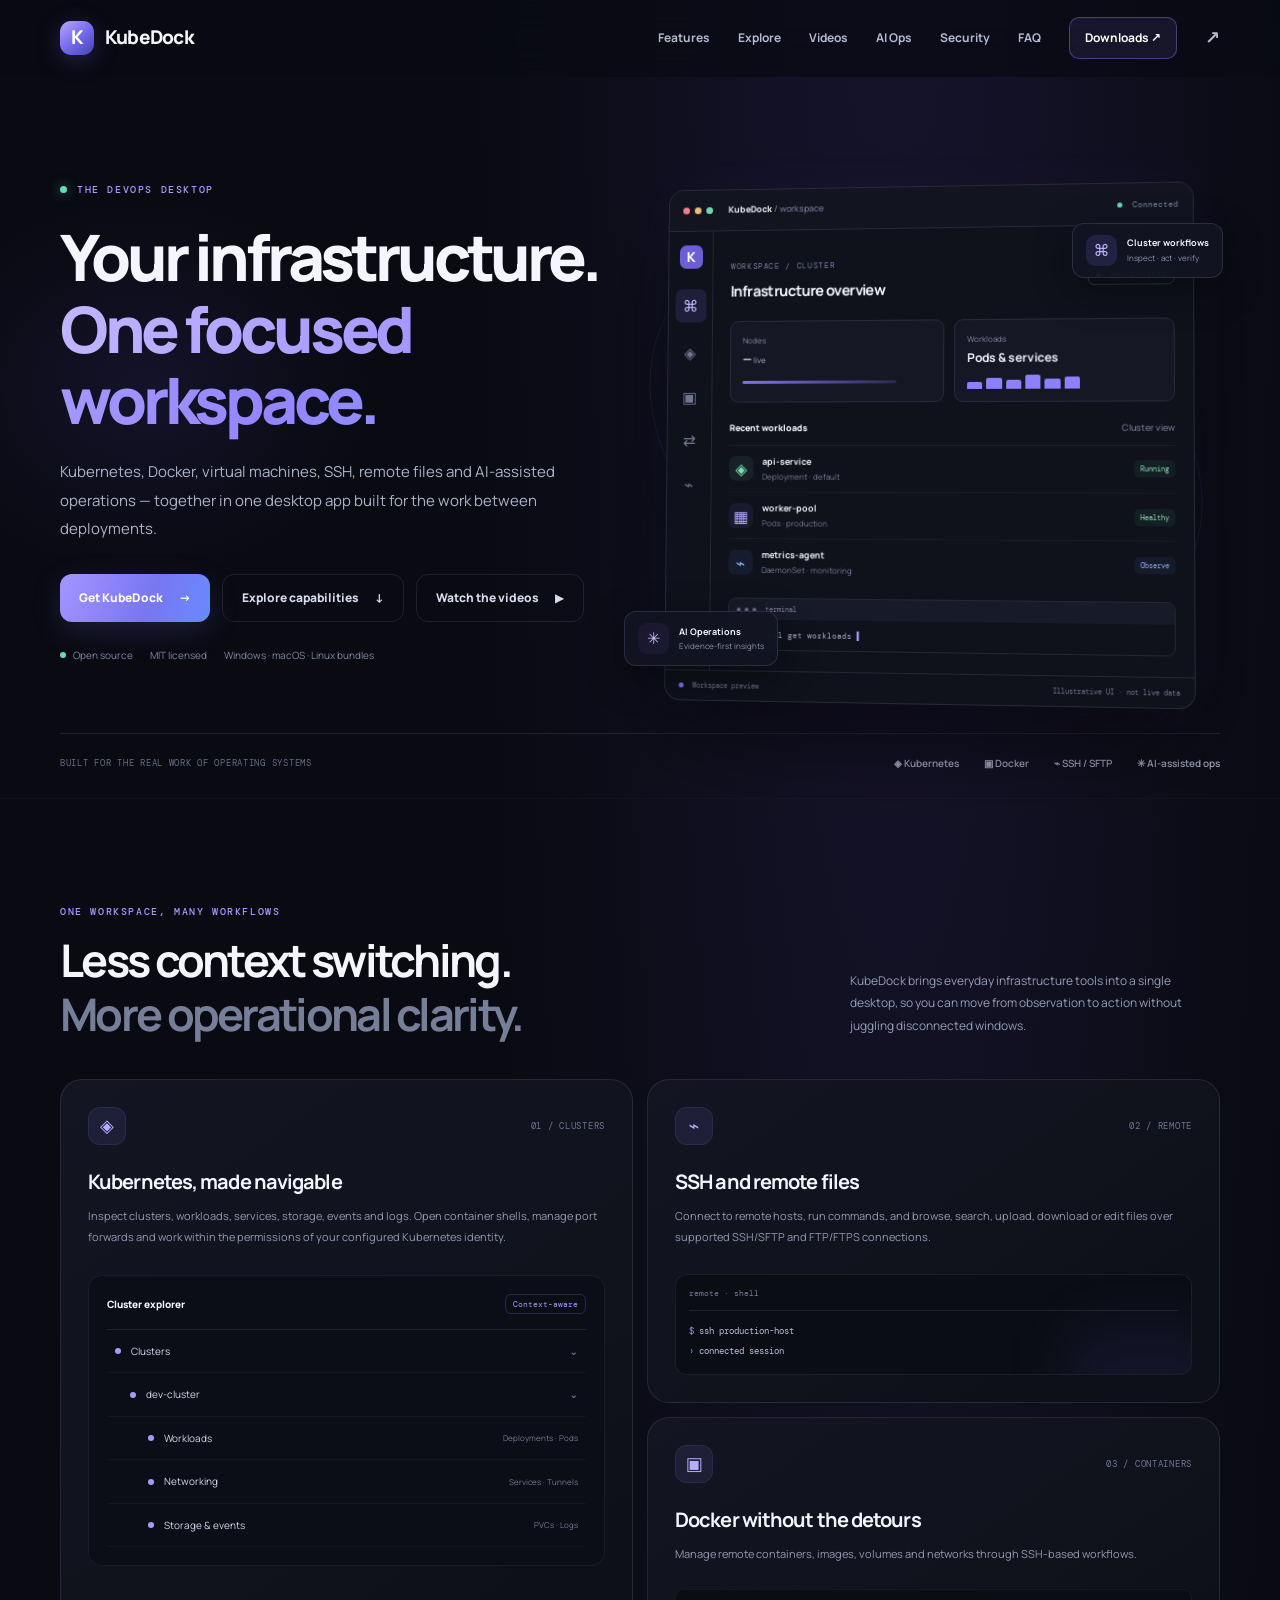
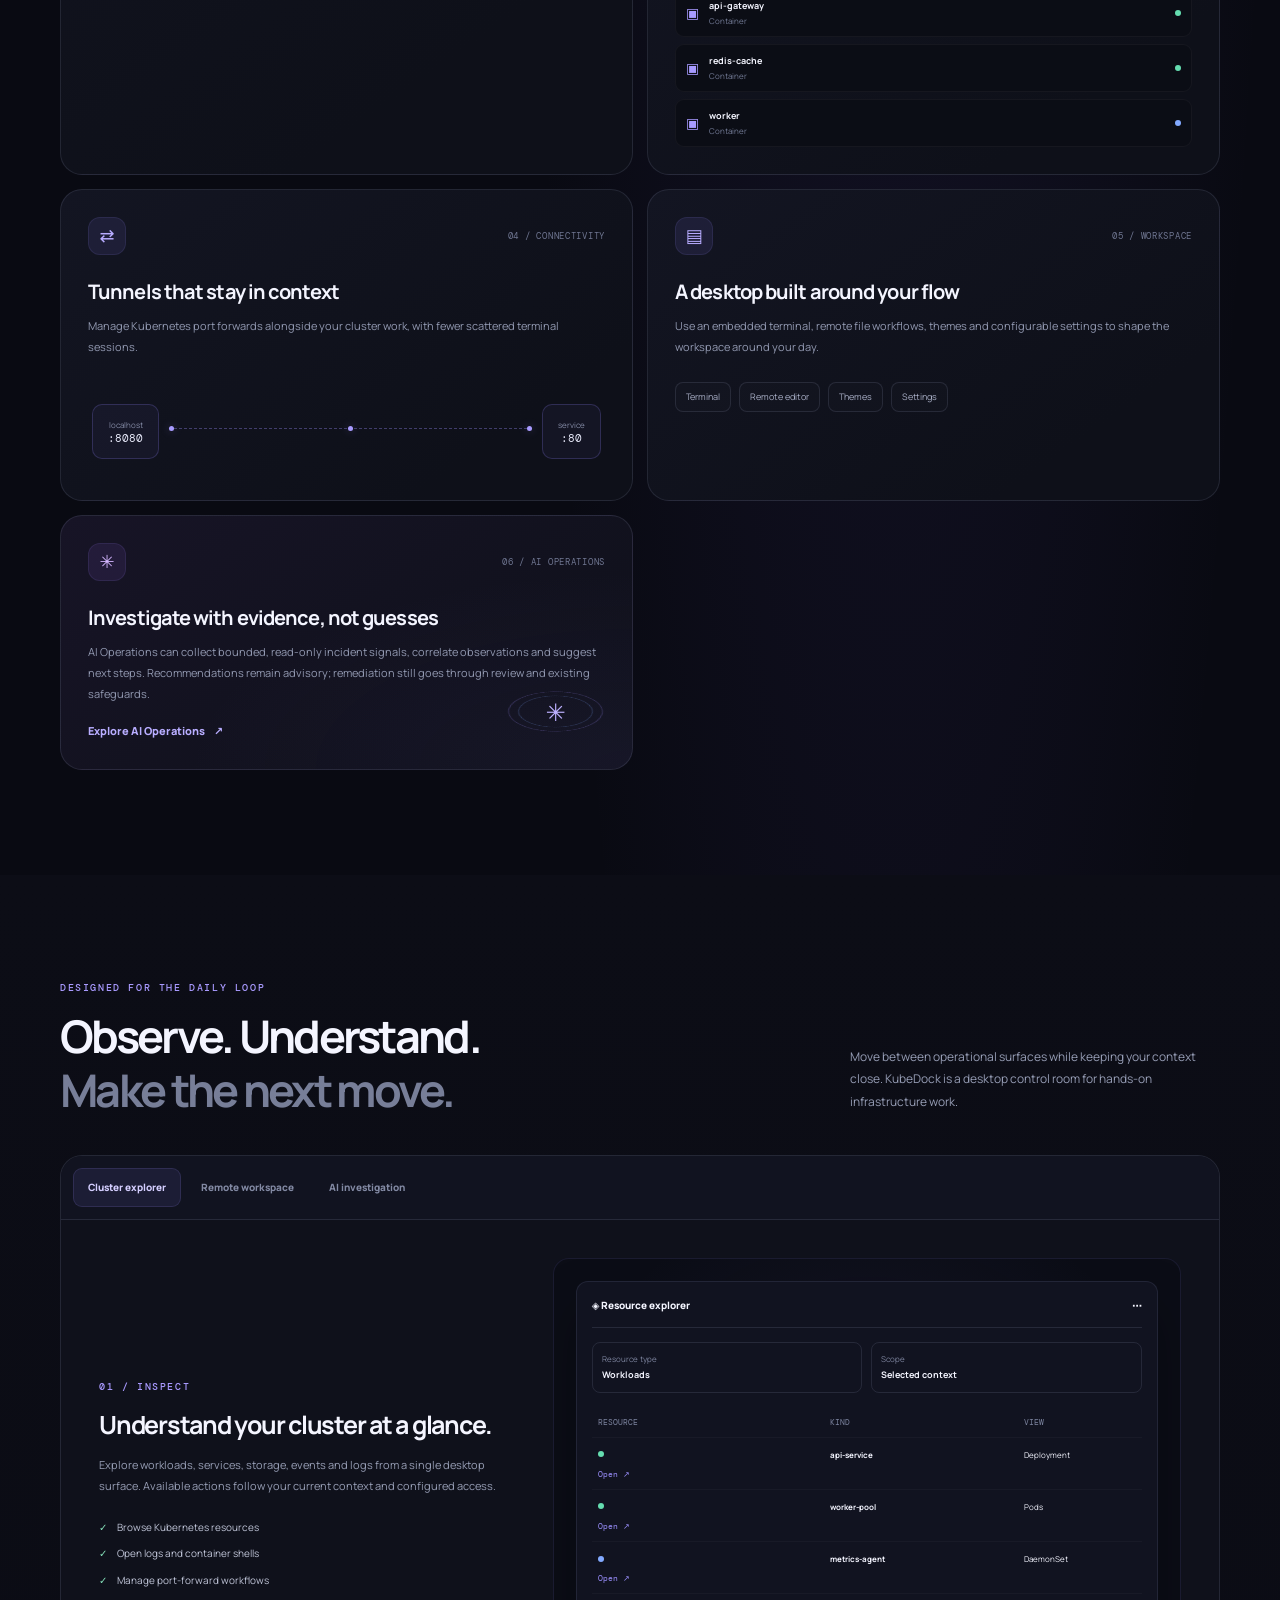
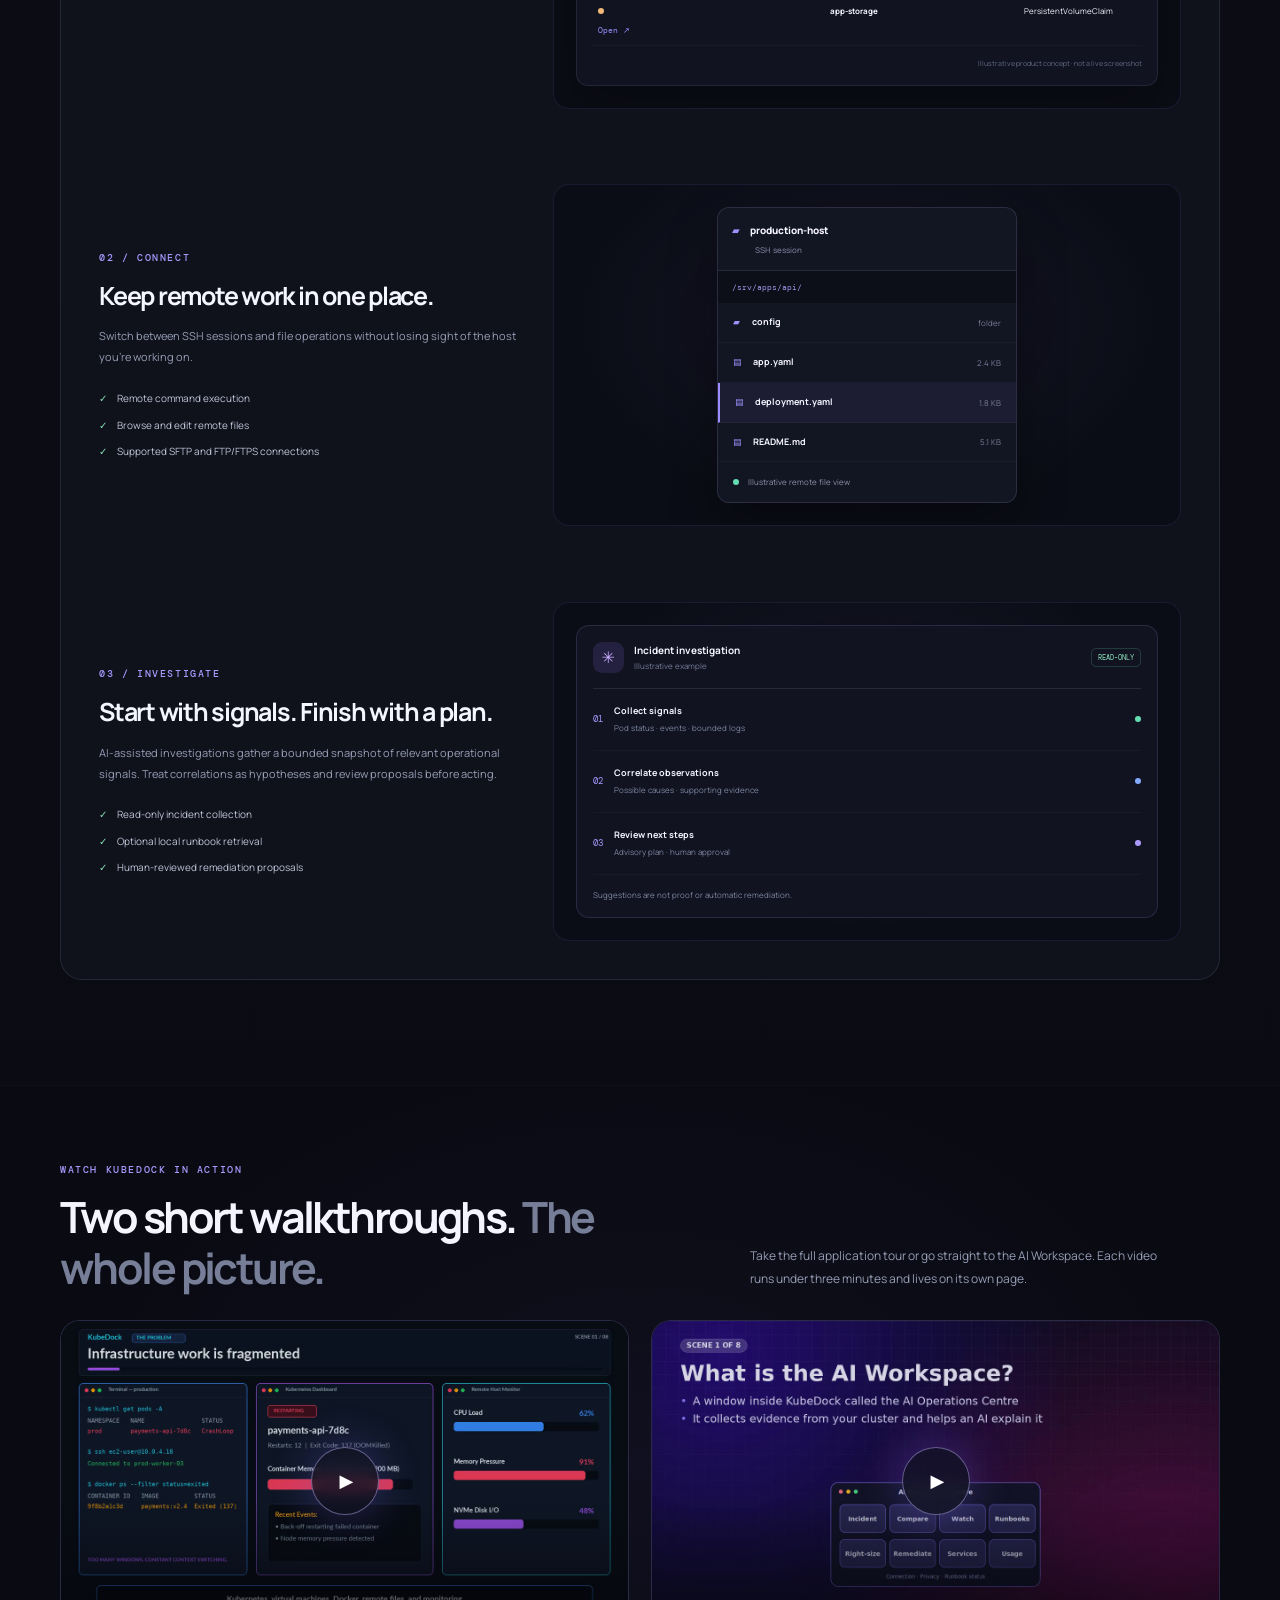
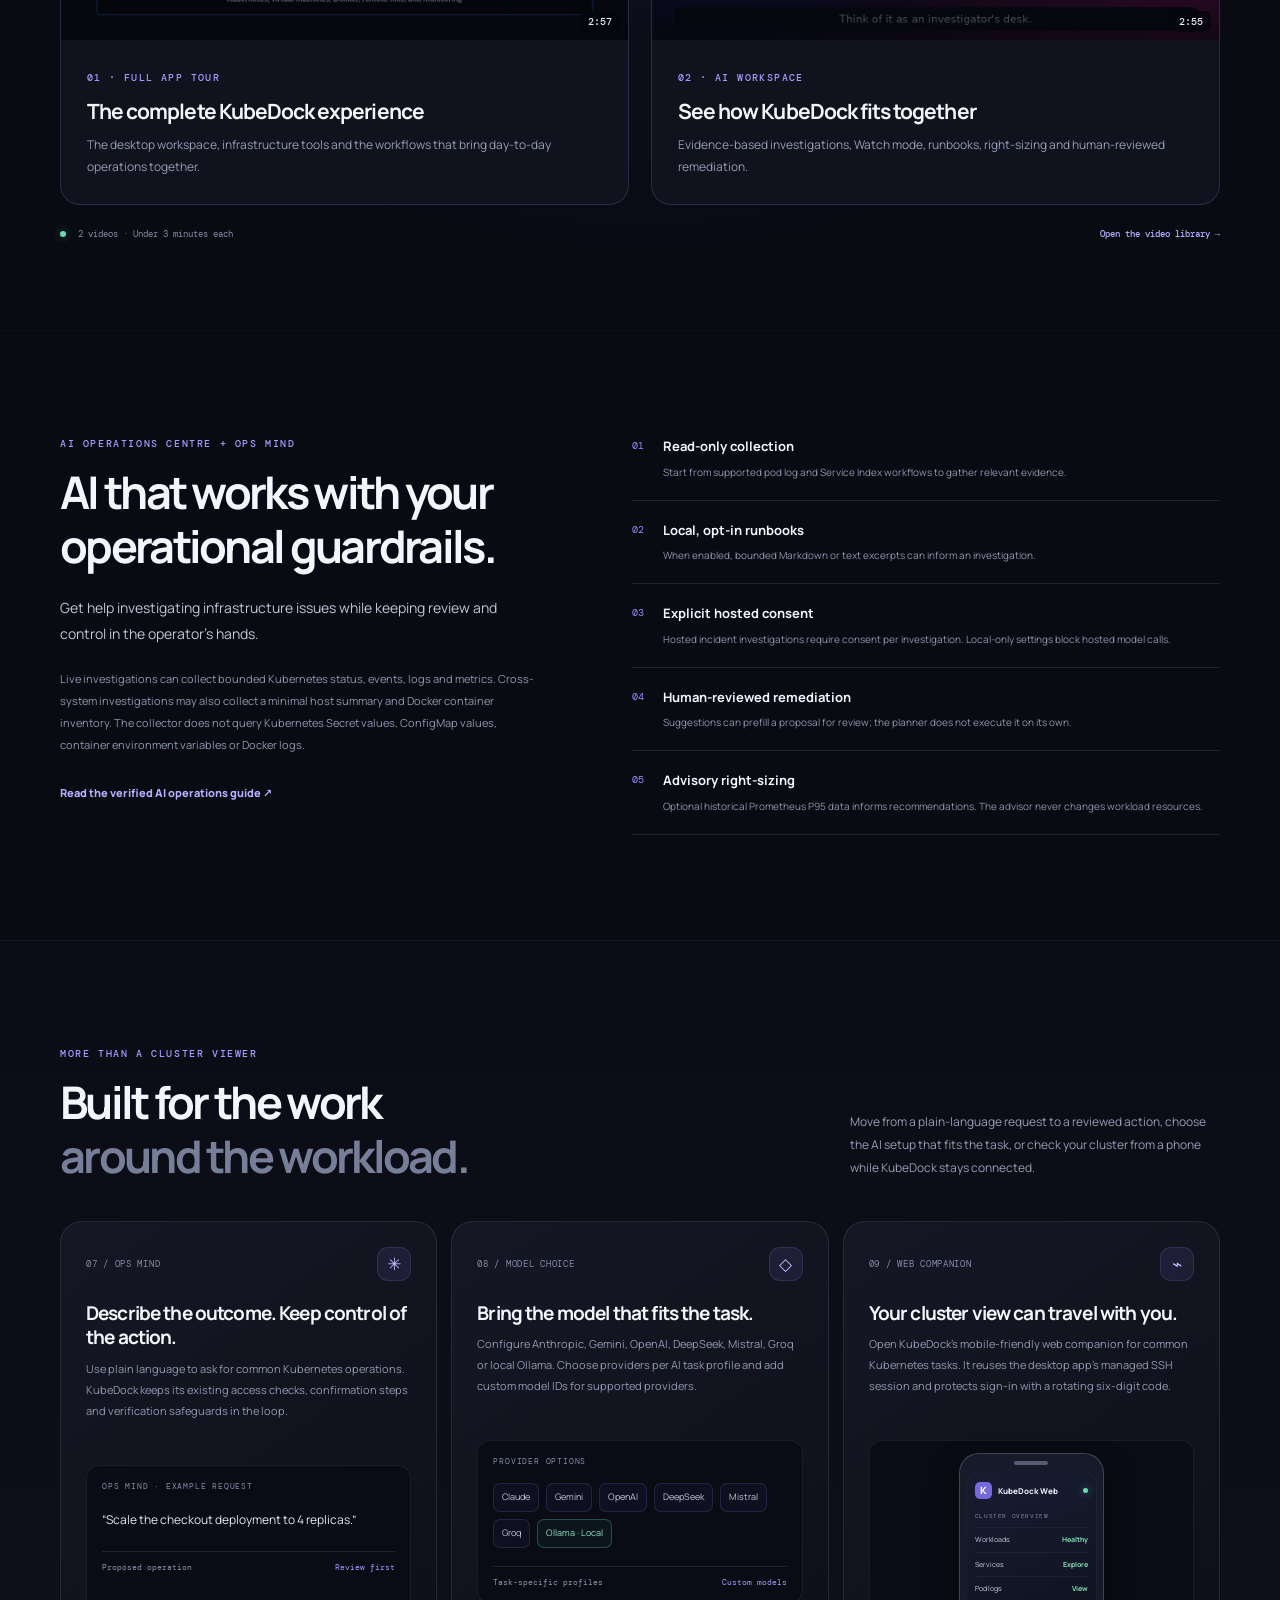
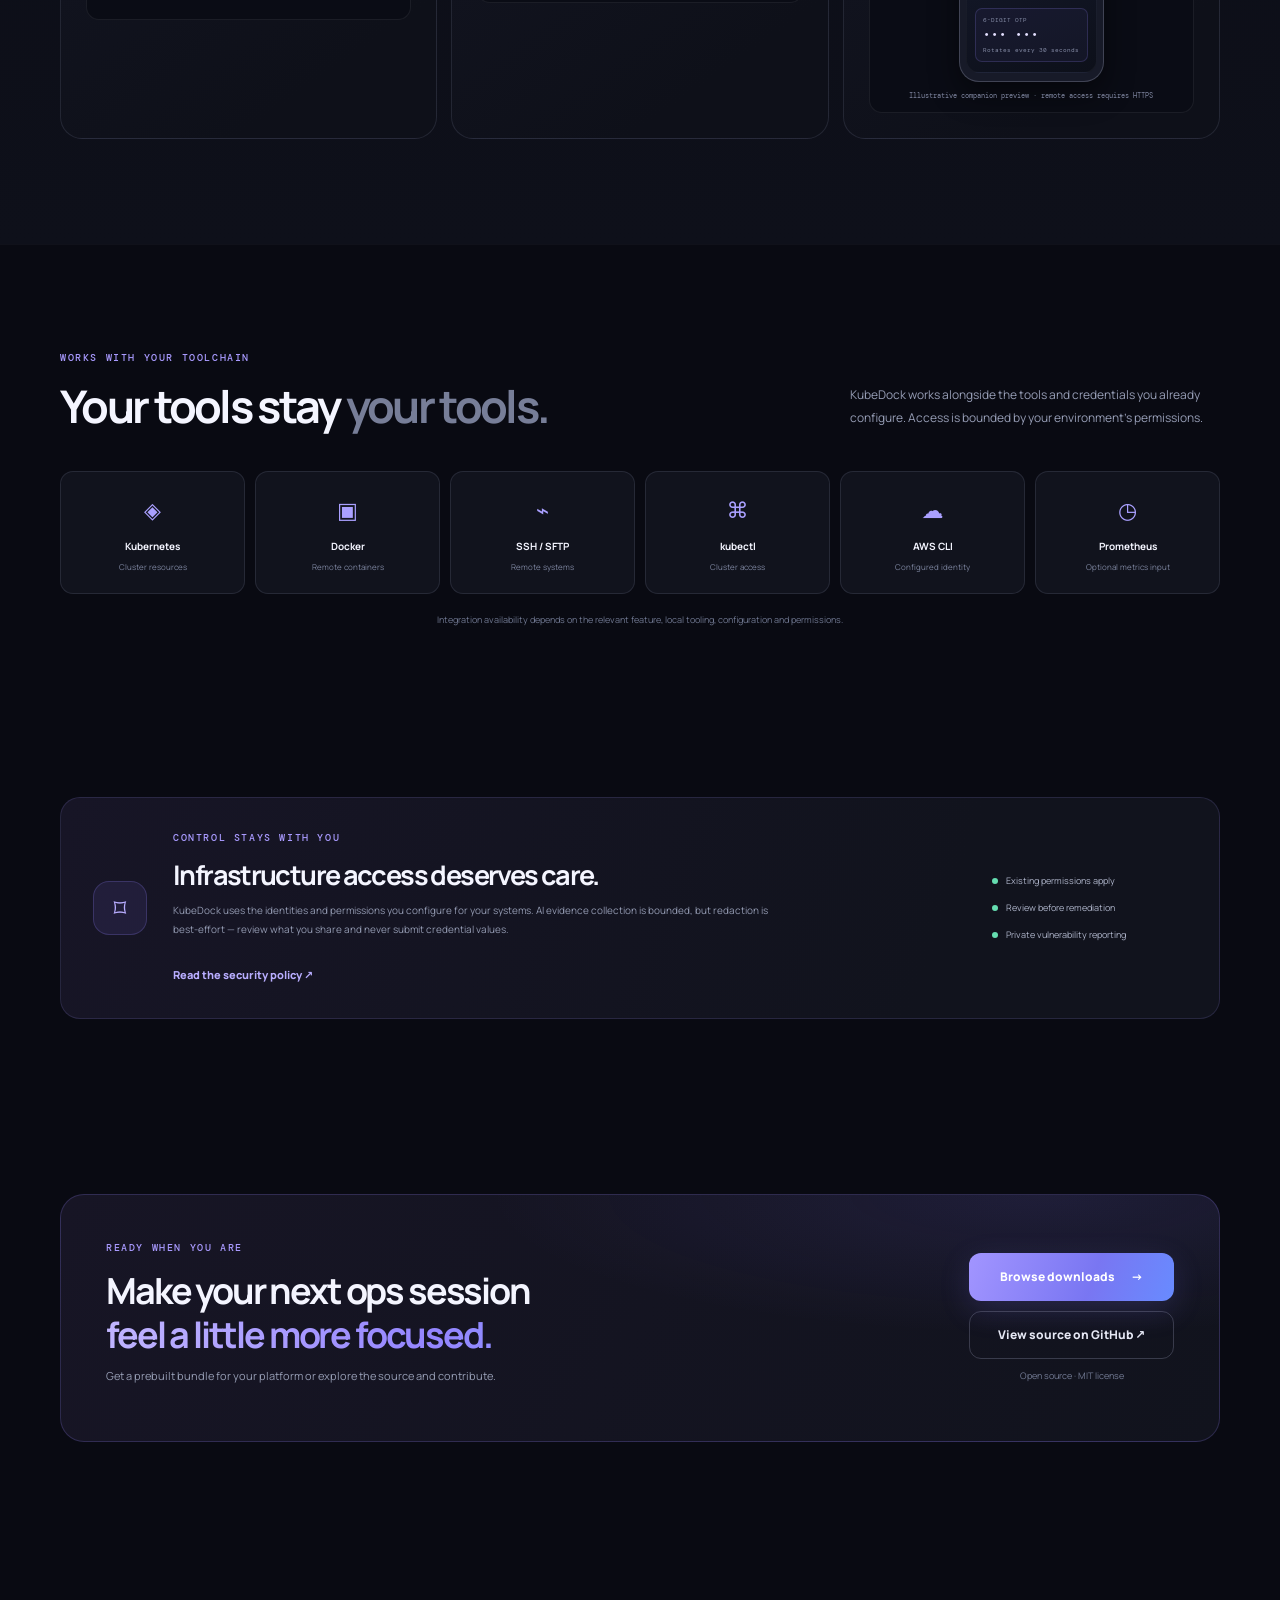
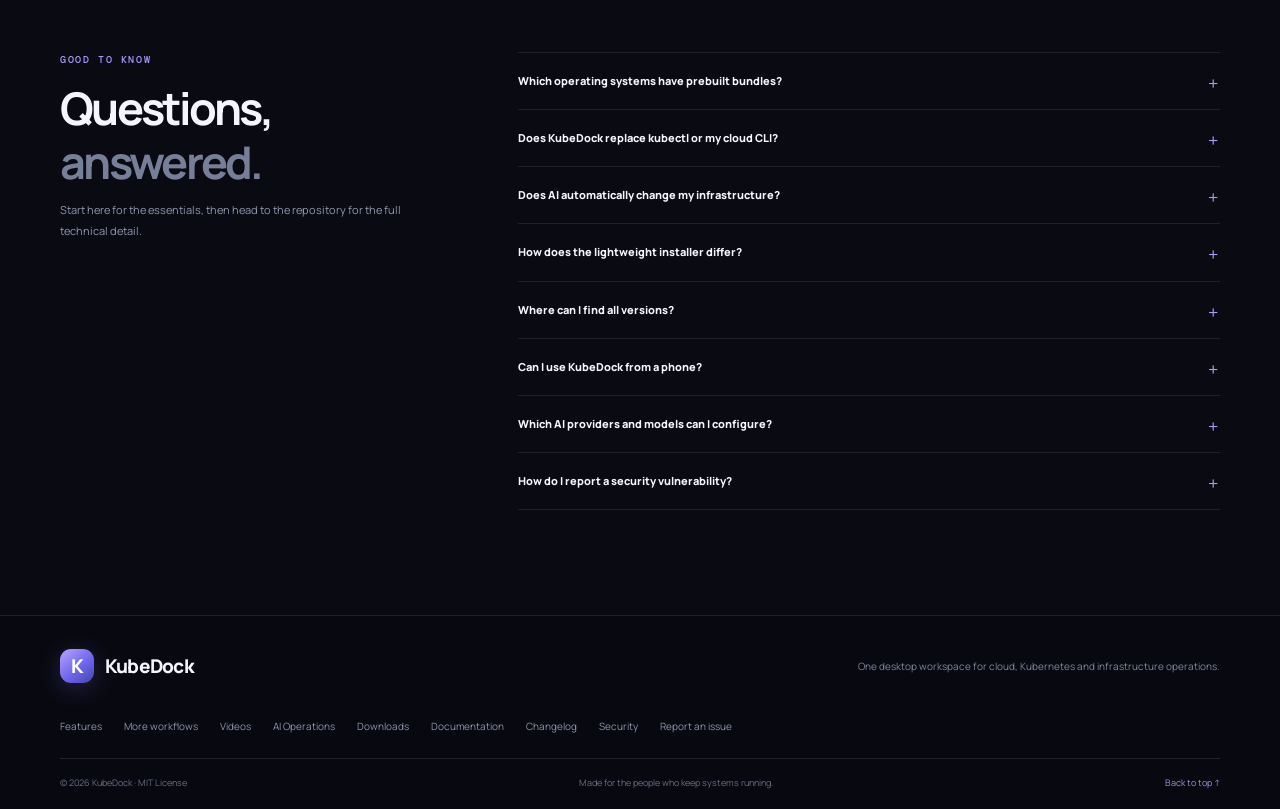
==== commit eda44537: "website enhancements" ====
--- a/index.html
+++ b/index.html
@@ -10,6 +10,7 @@
   <title>KubeDock — Your infrastructure, in one workspace</title>
   <link rel="icon" href="https://raw.githubusercontent.com/HareeshGT/KubeDock/main/KubeDock.ico">
   <link rel="stylesheet" href="assets/css/site.css">
+  <link rel="stylesheet" href="assets/css/videos.css">
   <script defer src="assets/js/main.js"></script>
 </head>
 <body>
@@ -19,7 +20,7 @@
       <a class="brand" href="#top" aria-label="KubeDock home"><span class="brand-mark">K</span><span>KubeDock</span></a>
       <button class="menu-toggle" aria-expanded="false" aria-controls="nav-links" aria-label="Toggle navigation"><span></span><span></span></button>
       <div class="nav-links" id="nav-links">
-        <a href="#features">Features</a><a href="#showcase">Explore</a><a href="#full-app-tour">Full app tour</a><a href="#video">AI Workspace video</a><a href="#ai">AI Ops</a><a href="#security">Security</a><a href="#faq">FAQ</a>
+        <a href="#features">Features</a><a href="#showcase">Explore</a><a href="videos/">Videos</a><a href="#ai">AI Ops</a><a href="#security">Security</a><a href="#faq">FAQ</a>
         <a class="nav-download" href="downloads/">Downloads <span aria-hidden="true">↗</span></a>
         <a class="icon-link" href="https://github.com/HareeshGT/KubeDock" target="_blank" rel="noopener noreferrer" aria-label="KubeDock on GitHub">↗</a>
       </div>
@@ -31,7 +32,7 @@
         <div class="eyebrow"><span class="pulse"></span> THE DEVOPS DESKTOP</div>
         <h1>Your infrastructure.<br><span class="gradient-text">One focused workspace.</span></h1>
         <p class="hero-lede">Kubernetes, Docker, virtual machines, SSH, remote files and AI-assisted operations — together in one desktop app built for the work between deployments.</p>
-        <div class="hero-actions"><a class="button button-primary" href="downloads/">Get KubeDock <span aria-hidden="true">→</span></a><a class="button button-quiet" href="#features">Explore capabilities <span aria-hidden="true">↓</span></a></div>
+        <div class="hero-actions"><a class="button button-primary" href="downloads/">Get KubeDock <span aria-hidden="true">→</span></a><a class="button button-quiet" href="#features">Explore capabilities <span aria-hidden="true">↓</span></a><a class="button button-quiet" href="videos/">Watch the videos <span aria-hidden="true">▶</span></a></div>
         <div class="hero-meta"><span><i class="status-dot"></i> Open source</span><span>MIT licensed</span><span>Windows · macOS · Linux bundles</span></div>
       </div>
       <div class="hero-visual reveal" aria-label="Illustrative KubeDock workspace preview">
@@ -57,64 +58,6 @@
       <div class="hero-bottom"><span>BUILT FOR THE REAL WORK OF OPERATING SYSTEMS</span><div class="tech-rail"><span>◈ Kubernetes</span><span>▣ Docker</span><span>⌁ SSH / SFTP</span><span>✳ AI-assisted ops</span></div></div>
     </section>
 
-    <section class="section video-section full-app-video-section" id="full-app-tour" aria-labelledby="full-app-video-title">
-      <div class="wrap">
-        <div class="video-intro reveal">
-          <div>
-            <div class="eyebrow">THE COMPLETE KUBEDOCK EXPERIENCE</div>
-            <h2 id="full-app-video-title">Take the full <span class="muted">app tour.</span></h2>
-          </div>
-          <p>Explore KubeDock as a whole — from the desktop workspace and infrastructure tools to the workflows that bring your day-to-day operations together.</p>
-        </div>
-        <div class="video-player-shell reveal">
-          <video id="full-app-video" class="product-video" controls playsinline preload="metadata"
-            aria-label="Full KubeDock application walkthrough">
-            <source src="https://media.githubusercontent.com/media/HareeshGT/kubedock-website/main/assets/video/kubedock-explainer.mp4" type="video/mp4">
-            Your browser does not support HTML5 video.
-          </video>
-          <div id="full-app-video-unavailable" class="video-unavailable" role="status" aria-live="polite" hidden>
-            <span class="video-unavailable-icon">!</span>
-            <div class="eyebrow">FULL APP WALKTHROUGH</div>
-            <h3>We couldn't load the overview</h3>
-            <p>Try refreshing the page or open the video directly from the link below.</p>
-          </div>
-        </div>
-        <div class="video-footnote">
-          <span><i class="video-footnote-dot"></i> Complete app overview · Full KubeDock tour</span>
-          <a href="https://media.githubusercontent.com/media/HareeshGT/kubedock-website/main/assets/video/kubedock-explainer.mp4" target="_blank" rel="noopener noreferrer">Open full video ↗</a>
-        </div>
-      </div>
-    </section>
-
-    <section class="section video-section" id="video" aria-labelledby="video-title">
-      <div class="wrap">
-        <div class="video-intro reveal">
-          <div>
-            <div class="eyebrow">QUICK PRODUCT WALKTHROUGH</div>
-            <h2 id="video-title">See how KubeDock <span class="muted">fits together.</span></h2>
-          </div>
-          <p>Watch the walkthrough to understand the AI Workspace, evidence-based investigations, Watch mode, runbooks, resource right-sizing and human-reviewed remediation.</p>
-        </div>
-        <div class="video-player-shell reveal">
-          <video id="product-video" class="product-video" controls playsinline preload="metadata"
-            aria-label="KubeDock AI Workspace product walkthrough">
-            <source src="assets/video/kubedock-ai-workspace.mp4?v=20261102" type="video/mp4">
-            Your browser does not support HTML5 video.
-          </video>
-          <div id="video-unavailable" class="video-unavailable" role="status" aria-live="polite" hidden>
-            <span class="video-unavailable-icon">!</span>
-            <div class="eyebrow">KUBEDOCK WALKTHROUGH</div>
-            <h3>We couldn't load the video</h3>
-            <p>Refresh the page and try again, or use the download link below.</p>
-          </div>
-        </div>
-        <div class="video-footnote">
-          <span><i class="video-footnote-dot"></i> 3-minute guided walkthrough · English narration</span>
-          <a class="video-download" href="assets/video/kubedock-ai-workspace.mp4?v=20261102" download>Download the video ↓</a>
-        </div>
-      </div>
-    </section>
-
     <section class="section intro-section" id="features"><div class="wrap">
       <div class="section-head reveal"><div><div class="eyebrow">ONE WORKSPACE, MANY WORKFLOWS</div><h2>Less context switching.<br><span class="muted">More operational clarity.</span></h2></div><p>KubeDock brings everyday infrastructure tools into a single desktop, so you can move from observation to action without juggling disconnected windows.</p></div>
       <div class="feature-grid">
@@ -135,6 +78,29 @@
         <div class="showcase-content" id="ai-panel" role="tabpanel" hidden><div class="showcase-copy"><span class="eyebrow">03 / INVESTIGATE</span><h3>Start with signals. Finish with a plan.</h3><p>AI-assisted investigations gather a bounded snapshot of relevant operational signals. Treat correlations as hypotheses and review proposals before acting.</p><ul class="check-list"><li>Read-only incident collection</li><li>Optional local runbook retrieval</li><li>Human-reviewed remediation proposals</li></ul></div><div class="showcase-art ai-art"><div class="investigation-card"><div class="investigation-heading"><span class="ai-spark">✳</span><div><b>Incident investigation</b><small>Illustrative example</small></div><span class="read-only">READ-ONLY</span></div><div class="signal"><span class="signal-num">01</span><div><b>Collect signals</b><small>Pod status · events · bounded logs</small></div><i class="green-dot"></i></div><div class="signal"><span class="signal-num">02</span><div><b>Correlate observations</b><small>Possible causes · supporting evidence</small></div><i class="blue-dot"></i></div><div class="signal"><span class="signal-num">03</span><div><b>Review next steps</b><small>Advisory plan · human approval</small></div><i class="purple-dot"></i></div><div class="investigation-foot">Suggestions are not proof or automatic remediation.</div></div></div></div>
       </div>
     </div></section>
+
+    <section class="section video-teaser" id="videos" aria-labelledby="videos-title">
+      <div class="wrap">
+        <div class="video-intro reveal">
+          <div>
+            <div class="eyebrow">WATCH KUBEDOCK IN ACTION</div>
+            <h2 id="videos-title">Two short walkthroughs. <span class="muted">The whole picture.</span></h2>
+          </div>
+          <p>Take the full application tour or go straight to the AI Workspace. Each video runs under three minutes and lives on its own page.</p>
+        </div>
+        <div class="teaser-grid">
+          <a class="teaser-card reveal" href="videos/#app-tour">
+            <div class="teaser-media"><img src="assets/img/poster-app-tour.jpg" alt="Preview frame from the KubeDock full application tour" width="1280" height="720" loading="lazy"><span class="teaser-play" aria-hidden="true">▶</span><span class="duration">2:57</span></div>
+            <div class="teaser-body"><span class="playlist-kicker">01 · FULL APP TOUR</span><h3>The complete KubeDock experience</h3><p>The desktop workspace, infrastructure tools and the workflows that bring day-to-day operations together.</p></div>
+          </a>
+          <a class="teaser-card reveal" href="videos/#ai-workspace">
+            <div class="teaser-media"><img src="assets/img/poster-ai-workspace.jpg" alt="Preview frame from the KubeDock AI Workspace walkthrough" width="1280" height="720" loading="lazy"><span class="teaser-play" aria-hidden="true">▶</span><span class="duration">2:55</span></div>
+            <div class="teaser-body"><span class="playlist-kicker">02 · AI WORKSPACE</span><h3>See how KubeDock fits together</h3><p>Evidence-based investigations, Watch mode, runbooks, right-sizing and human-reviewed remediation.</p></div>
+          </a>
+        </div>
+        <div class="teaser-foot reveal"><span><i class="video-footnote-dot"></i> 2 videos · Under 3 minutes each</span><a href="videos/">Open the video library →</a></div>
+      </div>
+    </section>
 
     <section class="section ai-detail-section" id="ai-details"><div class="wrap ai-detail-grid"><div class="ai-detail-copy reveal"><div class="eyebrow">AI OPERATIONS CENTRE + OPS MIND</div><h2>AI that works with your operational guardrails.</h2><p class="lead">Get help investigating infrastructure issues while keeping review and control in the operator's hands.</p><p>Live investigations can collect bounded Kubernetes status, events, logs and metrics. Cross-system investigations may also collect a minimal host summary and Docker container inventory. The collector does not query Kubernetes Secret values, ConfigMap values, container environment variables or Docker logs.</p><a class="text-link" href="https://github.com/HareeshGT/KubeDock#ai-operations" target="_blank" rel="noopener noreferrer">Read the verified AI operations guide ↗</a></div><div class="ai-detail-list reveal"><article><span>01</span><div><h3>Read-only collection</h3><p>Start from supported pod log and Service Index workflows to gather relevant evidence.</p></div></article><article><span>02</span><div><h3>Local, opt-in runbooks</h3><p>When enabled, bounded Markdown or text excerpts can inform an investigation.</p></div></article><article><span>03</span><div><h3>Explicit hosted consent</h3><p>Hosted incident investigations require consent per investigation. Local-only settings block hosted model calls.</p></div></article><article><span>04</span><div><h3>Human-reviewed remediation</h3><p>Suggestions can prefill a proposal for review; the planner does not execute it on its own.</p></div></article><article><span>05</span><div><h3>Advisory right-sizing</h3><p>Optional historical Prometheus P95 data informs recommendations. The advisor never changes workload resources.</p></div></article></div></div></section>
 
@@ -207,5 +173,5 @@
       <details><summary>How do I report a security vulnerability?</summary><p>Please report suspected vulnerabilities privately through the <a href="https://github.com/HareeshGT/KubeDock/security/advisories/new" target="_blank" rel="noopener noreferrer">GitHub security advisory form</a>, not through public issues.</p></details>
     </div></div></section>
   </main>
-  <footer class="site-footer"><div class="wrap footer-top"><a class="brand" href="#top"><span class="brand-mark">K</span><span>KubeDock</span></a><p>One desktop workspace for cloud, Kubernetes and infrastructure operations.</p><div class="footer-links"><a href="#features">Features</a><a href="#more-workflows">More workflows</a><a href="#ai-details">AI Operations</a><a href="downloads/">Downloads</a><a href="https://github.com/HareeshGT/KubeDock/blob/main/README.md">Documentation</a><a href="https://github.com/HareeshGT/KubeDock/releases">Changelog</a><a href="https://github.com/HareeshGT/KubeDock/security">Security</a><a href="https://github.com/HareeshGT/KubeDock/issues">Report an issue</a></div></div><div class="wrap footer-bottom"><span>© <span id="year"></span> KubeDock · MIT License</span><span>Made for the people who keep systems running.</span><a href="#top">Back to top ↑</a></div></footer>
+  <footer class="site-footer"><div class="wrap footer-top"><a class="brand" href="#top"><span class="brand-mark">K</span><span>KubeDock</span></a><p>One desktop workspace for cloud, Kubernetes and infrastructure operations.</p><div class="footer-links"><a href="#features">Features</a><a href="#more-workflows">More workflows</a><a href="videos/">Videos</a><a href="#ai-details">AI Operations</a><a href="downloads/">Downloads</a><a href="https://github.com/HareeshGT/KubeDock/blob/main/README.md">Documentation</a><a href="https://github.com/HareeshGT/KubeDock/releases">Changelog</a><a href="https://github.com/HareeshGT/KubeDock/security">Security</a><a href="https://github.com/HareeshGT/KubeDock/issues">Report an issue</a></div></div><div class="wrap footer-bottom"><span>© <span id="year"></span> KubeDock · MIT License</span><span>Made for the people who keep systems running.</span><a href="#top">Back to top ↑</a></div></footer>
 </body></html>
--- a/assets/css/videos.css
+++ b/assets/css/videos.css
@@ -0,0 +1,100 @@
+/* Videos page + homepage video teaser. Relies on tokens from site.css. */
+.sr-only{position:absolute;width:1px;height:1px;margin:-1px;padding:0;overflow:hidden;clip:rect(0 0 0 0);white-space:nowrap;border:0}
+.nav-links .nav-current{color:#fff}
+
+/* ---------- Page hero ---------- */
+.videos-hero{position:relative;padding:72px 0 34px}
+.videos-hero:before{content:"";position:absolute;left:-10%;top:0;width:560px;height:360px;background:radial-gradient(ellipse,rgba(103,82,210,.15),transparent 68%);pointer-events:none}
+.videos-back{display:inline-block;margin-bottom:26px;color:#8f96b0;font-size:12px;font-weight:700;transition:color .2s}
+.videos-back:hover,.videos-back:focus-visible{color:#fff}
+.videos-hero h1{position:relative;font-size:clamp(38px,5vw,62px);line-height:1.12;letter-spacing:-.065em;margin:22px 0 18px;font-weight:800}
+.videos-hero p{position:relative;max-width:560px;margin:0;color:#aeb3c8;font-size:15px;line-height:1.9}
+.videos-meta{position:relative;display:flex;flex-wrap:wrap;gap:10px;margin-top:26px}
+.videos-meta span{padding:7px 13px;border:1px solid var(--line);border-radius:999px;background:#ffffff05;color:#9aa1bb;font:500 10px/1.4 'DM Mono',monospace;letter-spacing:.04em}
+
+/* ---------- Theatre: player + playlist ---------- */
+.theatre{display:grid;grid-template-columns:minmax(0,1.9fr) minmax(290px,1fr);gap:26px;align-items:start;padding-bottom:34px}
+.theatre-main{min-width:0}
+.now-playing{margin-top:22px}
+.now-playing h2{margin:10px 0 8px;font-size:clamp(22px,3vw,32px);line-height:1.2;letter-spacing:-.055em}
+.now-playing p{max-width:660px;margin:0;color:#9ba1b9;font-size:13px;line-height:1.9}
+.now-actions{display:flex;flex-wrap:wrap;gap:10px;margin-top:20px}
+.button-small{min-height:40px;padding:0 16px;gap:10px}
+.now-actions .button{cursor:pointer;background-clip:padding-box}
+.now-actions button.button-quiet,.now-actions button.button-outline{background:transparent}
+.now-actions [hidden]{display:none}
+
+.playlist{display:grid;gap:14px}
+.playlist-head{display:flex;justify-content:space-between;padding:0 4px;color:var(--dim);font:500 10px/1.5 'DM Mono',monospace;letter-spacing:.14em;text-transform:uppercase}
+.playlist-item{position:relative;display:grid;gap:14px;width:100%;padding:12px 12px 16px;border:1px solid var(--line);border-radius:18px;background:var(--surface);color:inherit;font:inherit;text-align:left;cursor:pointer;transition:border-color .25s,background .25s,transform .25s,box-shadow .25s}
+.playlist-item:hover{border-color:#a296ff55;transform:translateY(-2px)}
+.playlist-item:focus-visible{outline:2px solid #a99aff;outline-offset:3px}
+.playlist-item[aria-current="true"]{border-color:#a296ff77;background:linear-gradient(160deg,#1a1830,var(--surface));box-shadow:0 18px 50px #0006,0 0 40px #7567e51a}
+.playlist-thumb{position:relative;display:block;aspect-ratio:16/9;overflow:hidden;border-radius:11px;background:#05060c}
+.playlist-thumb img{display:block;width:100%;height:100%;object-fit:cover;opacity:.88;transition:transform .5s,opacity .3s}
+.playlist-item:hover .playlist-thumb img,.playlist-item[aria-current="true"] .playlist-thumb img{opacity:1}
+.playlist-item:hover .playlist-thumb img{transform:scale(1.04)}
+.duration{position:absolute;right:8px;bottom:8px;padding:3px 8px;border-radius:7px;background:#05060ccc;color:#e8e9f6;font:500 10px/1.5 'DM Mono',monospace}
+.thumb-play{position:absolute;left:50%;top:50%;display:grid;place-items:center;width:46px;height:46px;padding-left:3px;border:1px solid #c1b5ff66;border-radius:50%;background:#121426b8;color:#fff;font-size:13px;translate:-50% -50%;backdrop-filter:blur(6px);transition:background .25s,scale .25s}
+.playlist-item:hover .thumb-play{background:#8270d9d9;scale:1.08}
+.playlist-text{display:grid;gap:5px;padding:0 4px}
+.playlist-kicker{color:#a99aff;font:500 10px/1.5 'DM Mono',monospace;letter-spacing:.14em;text-transform:uppercase}
+.playlist-text strong{font-size:16px;line-height:1.35;letter-spacing:-.03em}
+.playlist-text small{color:#8f96b0;font-size:11.5px;line-height:1.75}
+.playlist-row{display:flex;align-items:center;justify-content:space-between;gap:10px}
+.now-badge{display:none;align-items:center;gap:7px;padding:2px 10px 2px 9px;border:1px solid #65ddb03d;border-radius:999px;background:#65ddb010;color:#bff3df;font:500 9px/1.6 'DM Mono',monospace;letter-spacing:.08em;text-transform:uppercase;white-space:nowrap}
+.now-badge i{width:6px;height:6px;border-radius:50%;background:var(--green);box-shadow:0 0 10px #65ddb0aa}
+.playlist-item[aria-current="true"] .now-badge{display:inline-flex}
+
+/* ---------- "What you'll see" ---------- */
+.covers{padding:58px 0 40px}
+.covers-grid{display:grid;grid-template-columns:1fr 1fr;gap:22px;margin-top:34px}
+.cover-card{padding:32px;border:1px solid var(--line);border-radius:var(--radius);background:linear-gradient(160deg,var(--surface2),var(--surface))}
+.cover-card h3{margin:12px 0 18px;font-size:22px;line-height:1.3;letter-spacing:-.045em}
+.cover-card ul{display:grid;gap:11px;margin:0 0 24px;padding:0;list-style:none;color:#b3b8cd;font-size:13px}
+.cover-card li{position:relative;padding-left:26px}
+.cover-card li:before{content:"✓";position:absolute;left:0;top:0;color:var(--green);font-weight:800}
+
+/* ---------- Homepage teaser ---------- */
+.video-teaser{padding-top:76px;padding-bottom:88px;border-top:1px solid #ffffff06;background:radial-gradient(ellipse at 50% 45%,#6454b714,transparent 62%)}
+.teaser-grid{display:grid;grid-template-columns:1fr 1fr;gap:22px}
+.teaser-card{display:block;overflow:hidden;border:1px solid #a296ff2e;border-radius:20px;background:var(--surface);transition:transform .3s,border-color .3s,box-shadow .3s}
+.teaser-card:hover,.teaser-card:focus-visible{transform:translateY(-4px);border-color:#a296ff77;box-shadow:0 26px 70px #0007,0 0 50px #7567e52a}
+.teaser-card:focus-visible{outline:2px solid #a99aff;outline-offset:3px}
+.teaser-media{position:relative;aspect-ratio:16/9;overflow:hidden;background:#05060c}
+.teaser-media img{display:block;width:100%;height:100%;object-fit:cover;opacity:.9;transition:transform .6s,opacity .3s}
+.teaser-card:hover .teaser-media img{transform:scale(1.04);opacity:1}
+.teaser-media:after{content:"";position:absolute;inset:auto 0 0;height:45%;background:linear-gradient(transparent,#05060ccc);pointer-events:none}
+.teaser-play{position:absolute;z-index:2;left:50%;top:50%;display:grid;place-items:center;width:68px;height:68px;padding-left:4px;border:1px solid #c1b5ff77;border-radius:50%;background:#121426b8;color:#fff;font-size:18px;translate:-50% -50%;backdrop-filter:blur(8px);box-shadow:0 0 44px #7864f355;transition:background .25s,scale .25s}
+.teaser-card:hover .teaser-play{background:#8270d9e0;scale:1.07}
+.teaser-media .duration{z-index:2}
+.teaser-body{padding:22px 26px 26px}
+.teaser-body h3{margin:10px 0 8px;font-size:21px;line-height:1.3;letter-spacing:-.045em}
+.teaser-body p{margin:0;color:#969db5;font-size:12px;line-height:1.85}
+.teaser-foot{display:flex;align-items:center;justify-content:space-between;gap:14px;margin-top:22px;color:#858ca5;font:9px/1.7 'DM Mono',monospace}
+.teaser-foot a{color:#b9adff;font-weight:500}
+.teaser-foot a:hover{color:#fff}
+
+/* ---------- Responsive ---------- */
+@media(max-width:980px){
+  .theatre{grid-template-columns:1fr}
+  .playlist{grid-template-columns:1fr 1fr}
+  .playlist-head{grid-column:1/-1}
+}
+@media(max-width:760px){
+  .videos-hero{padding-top:44px}
+  .covers-grid,.teaser-grid{grid-template-columns:1fr}
+  .cover-card{padding:26px}
+  .video-teaser{padding:64px 0 70px}
+}
+@media(max-width:620px){
+  .playlist{grid-template-columns:1fr}
+  .now-actions .button{flex:1 1 100%}
+  .teaser-foot{flex-direction:column;align-items:flex-start;gap:8px}
+}
+@media(prefers-reduced-motion:reduce){
+  .playlist-item,.playlist-thumb img,.thumb-play,.teaser-card,.teaser-media img,.teaser-play{transition:none}
+  .playlist-item:hover,.teaser-card:hover,.teaser-card:focus-visible{transform:none}
+  .playlist-item:hover .playlist-thumb img,.teaser-card:hover .teaser-media img{transform:none}
+  .playlist-item:hover .thumb-play,.teaser-card:hover .teaser-play{scale:1}
+}
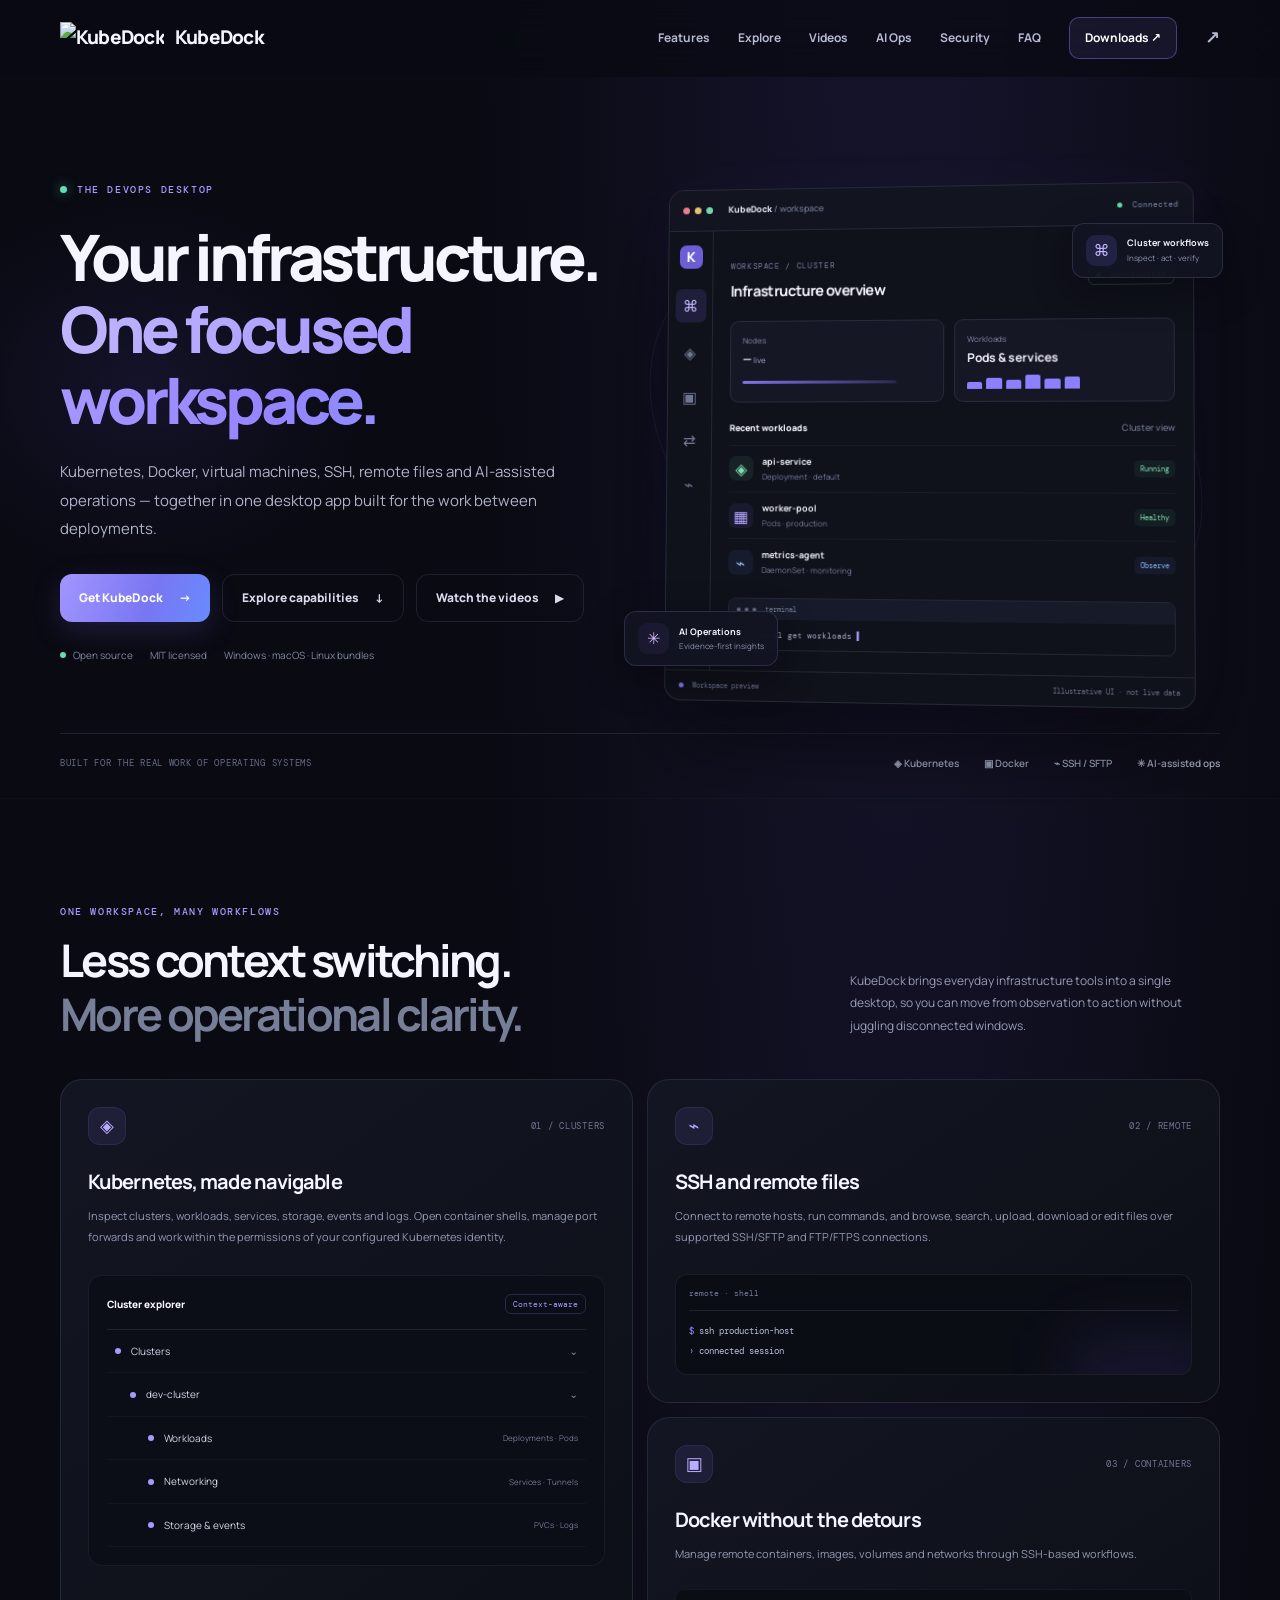
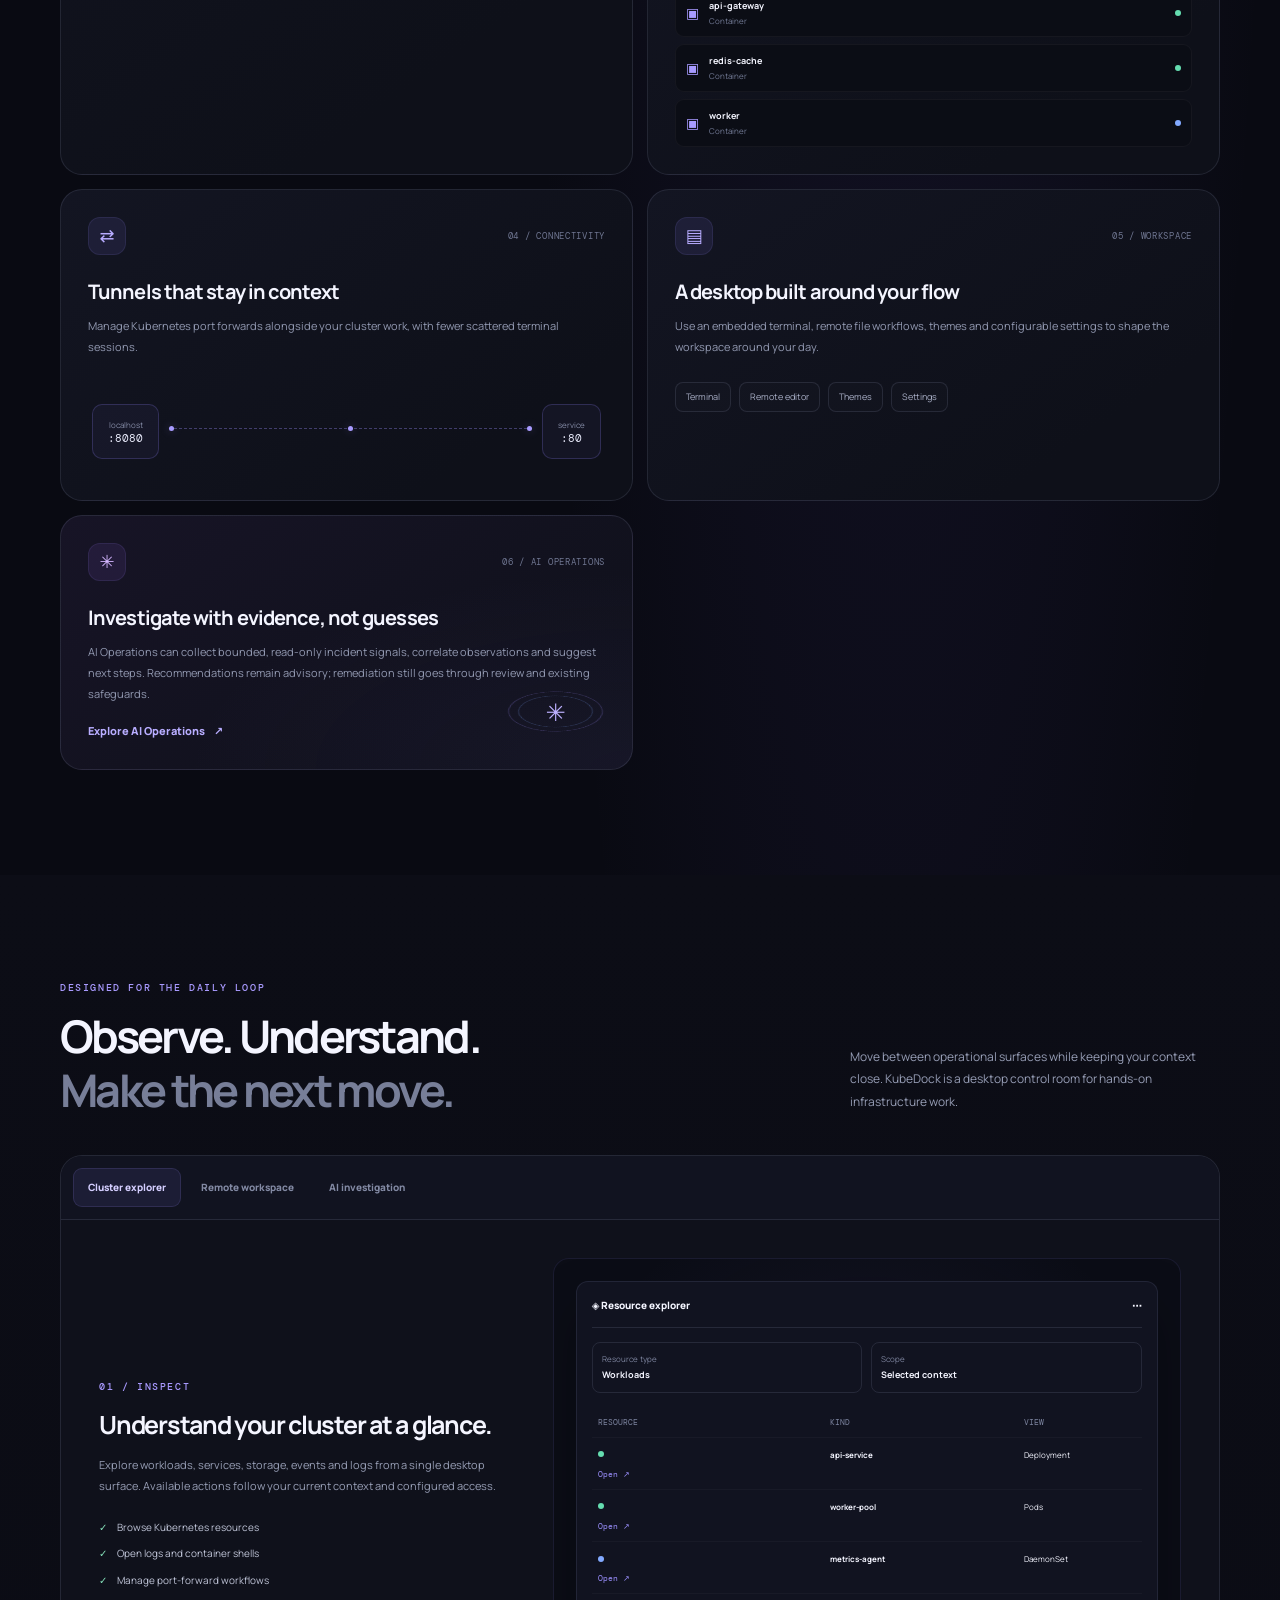
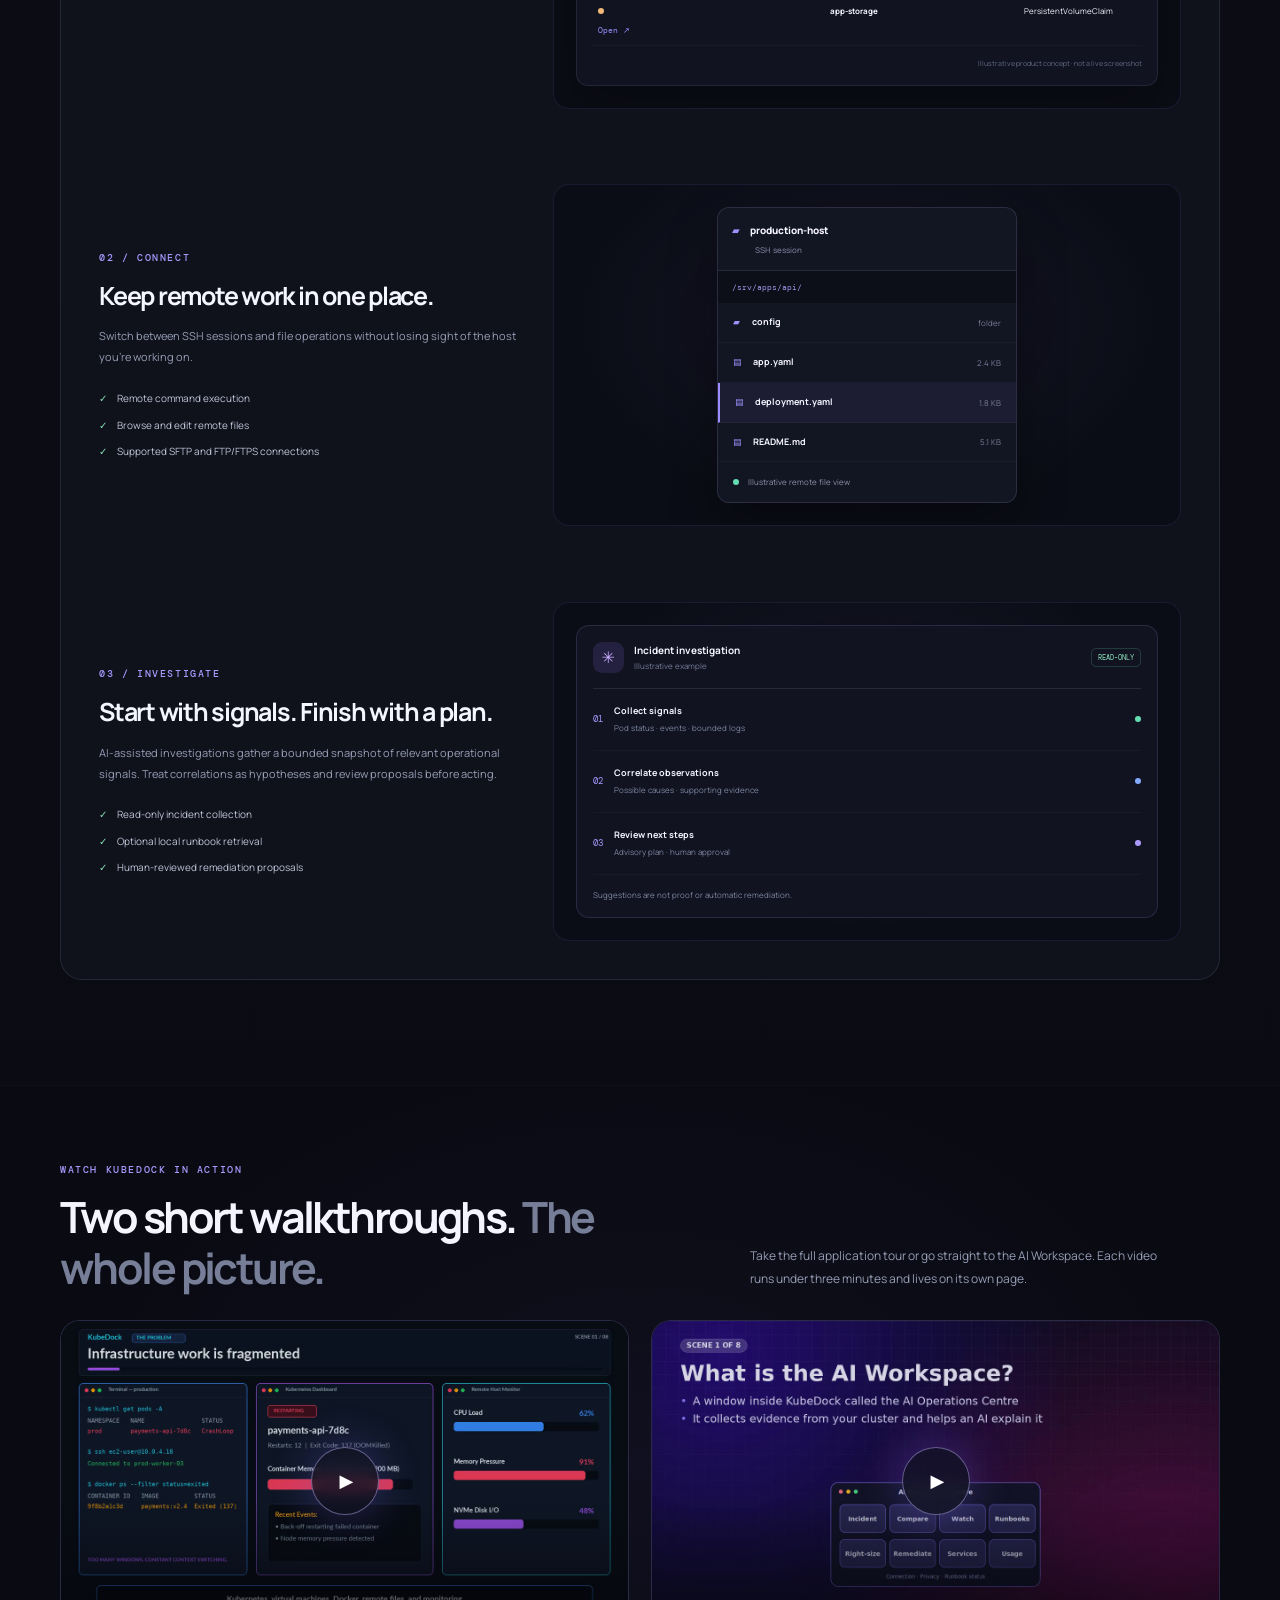
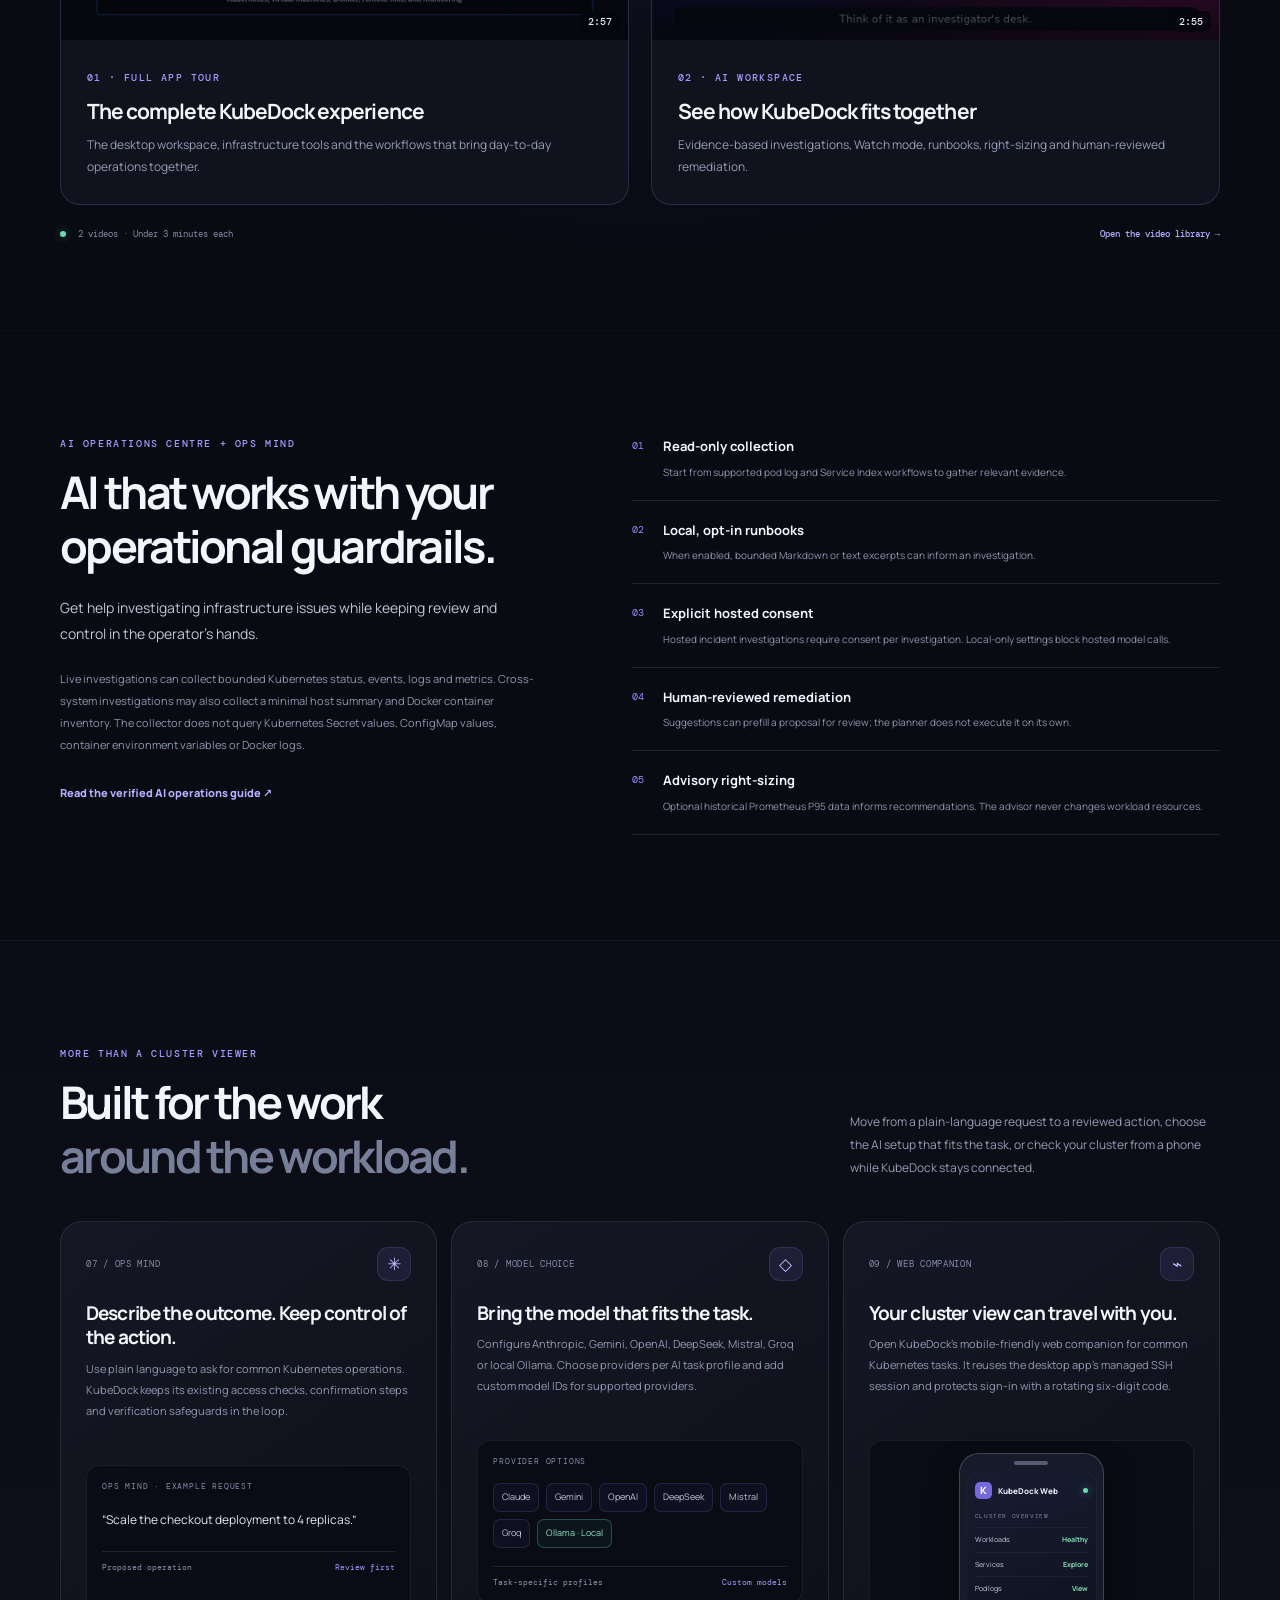
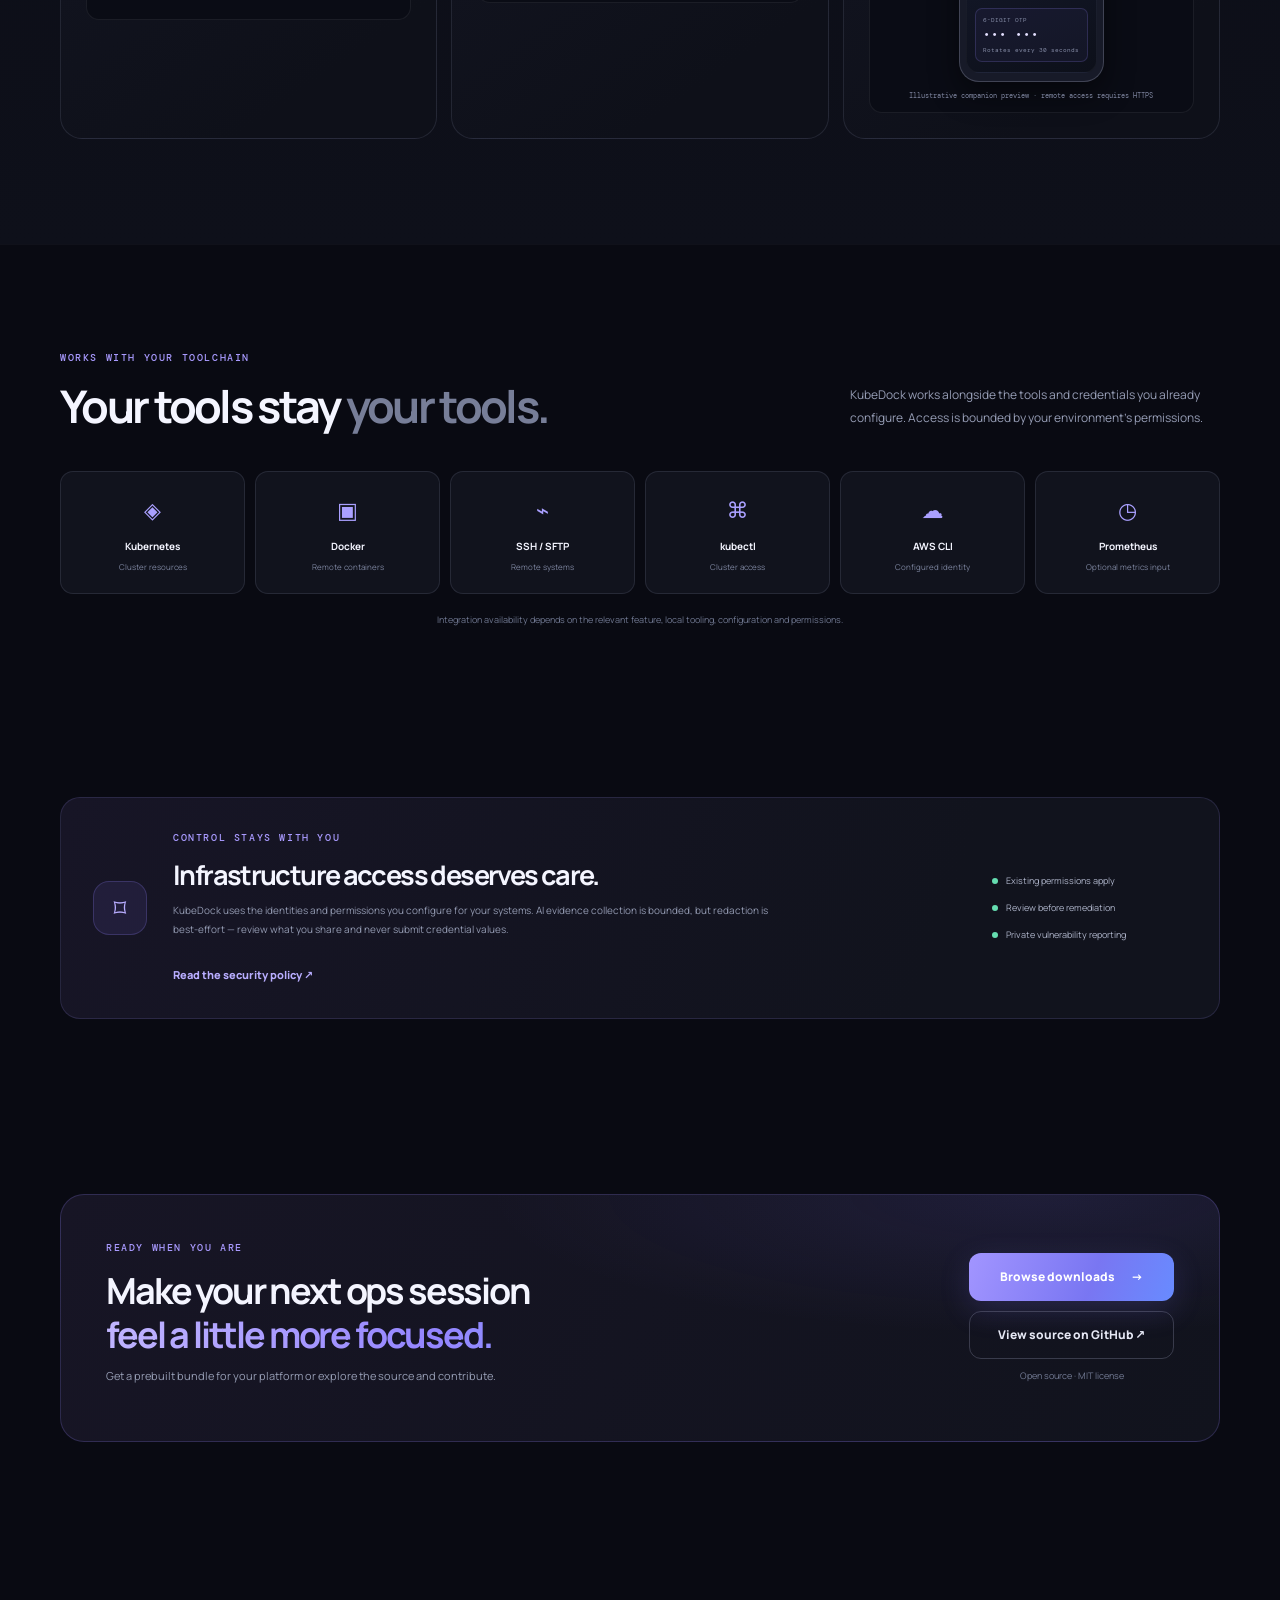
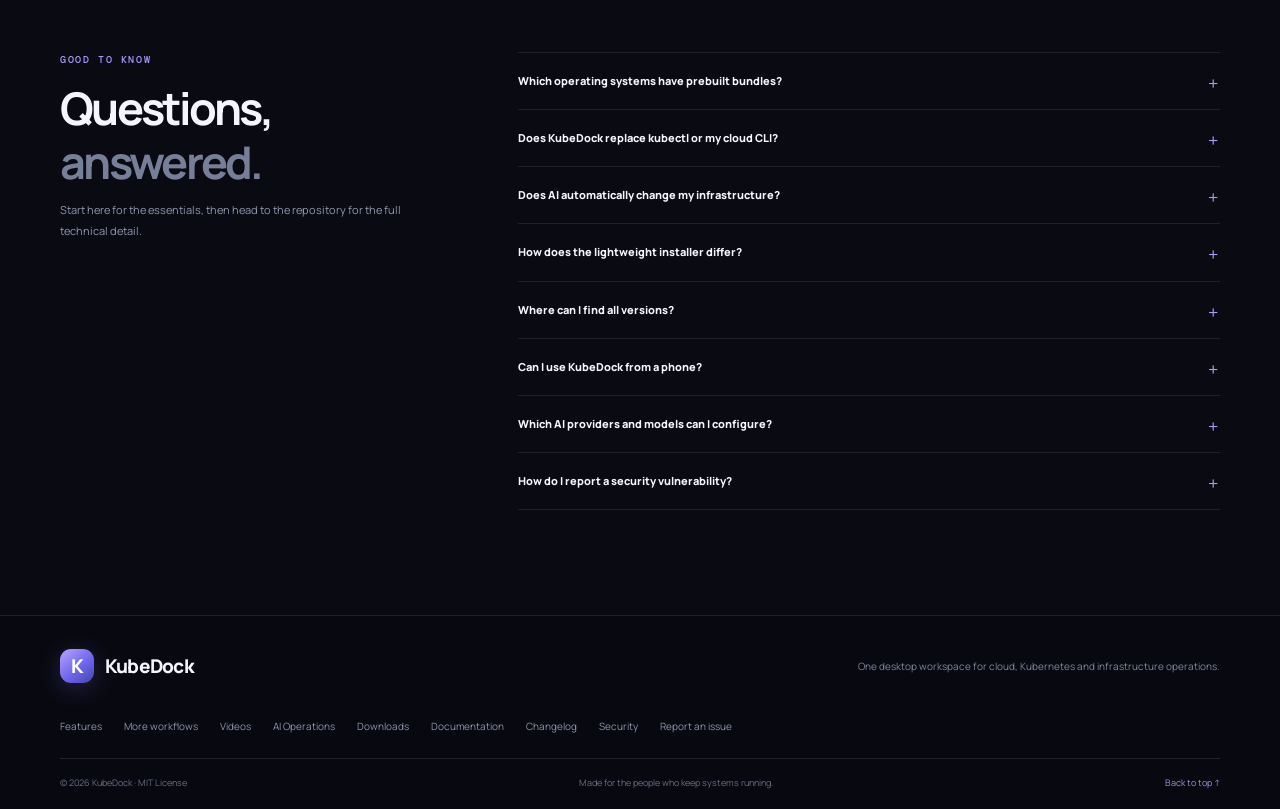
==== commit c968515f: "Update index.html" ====
--- a/index.html
+++ b/index.html
@@ -17,7 +17,7 @@
   <a class="skip-link" href="#main">Skip to content</a>
   <header class="site-header" id="top">
     <nav class="nav wrap" aria-label="Main navigation">
-      <a class="brand" href="#top" aria-label="KubeDock home"><span class="brand-mark">K</span><span>KubeDock</span></a>
+      <a class="brand" href="#top" aria-label="KubeDock home"><img src="https://raw.githubusercontent.com/HareeshGT/KubeDock/main/KubeDock.ico" alt="KubeDock" class="brand-icon"><span>KubeDock</span></a>
       <button class="menu-toggle" aria-expanded="false" aria-controls="nav-links" aria-label="Toggle navigation"><span></span><span></span></button>
       <div class="nav-links" id="nav-links">
         <a href="#features">Features</a><a href="#showcase">Explore</a><a href="videos/">Videos</a><a href="#ai">AI Ops</a><a href="#security">Security</a><a href="#faq">FAQ</a>
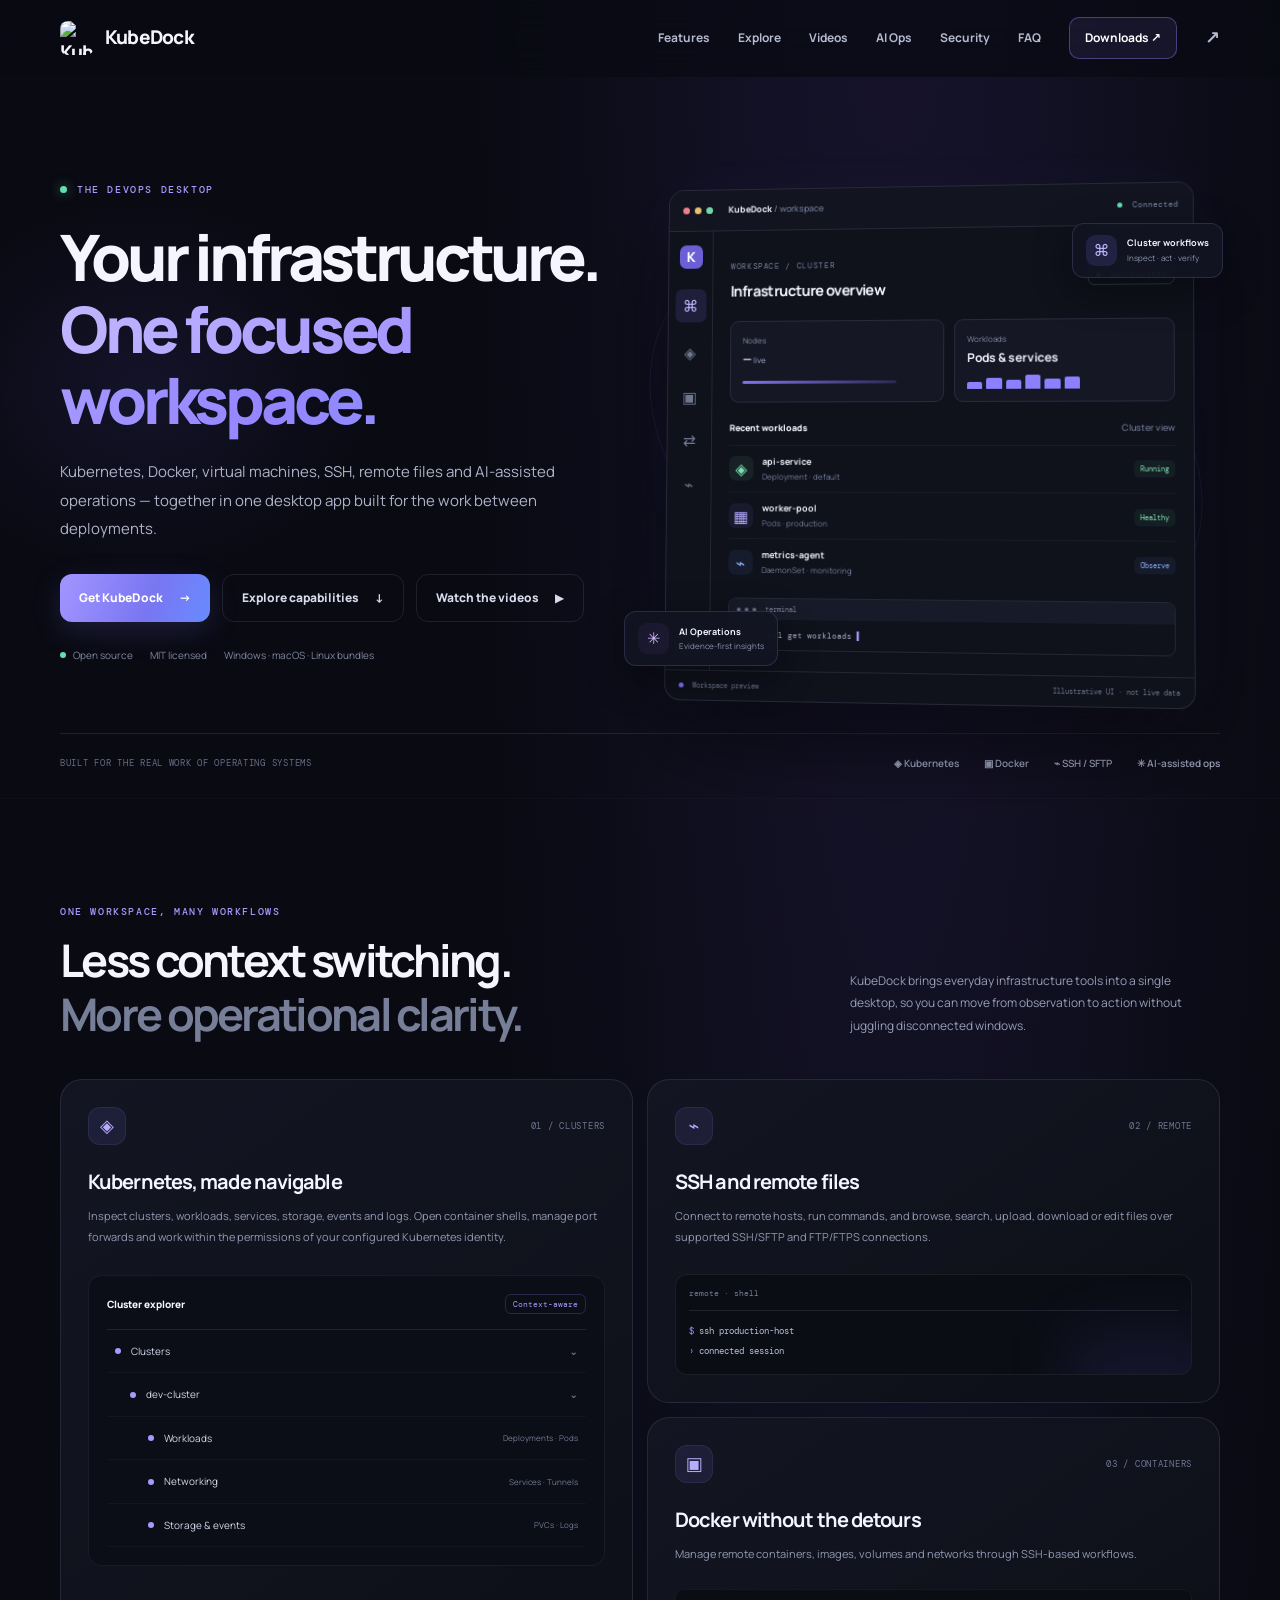
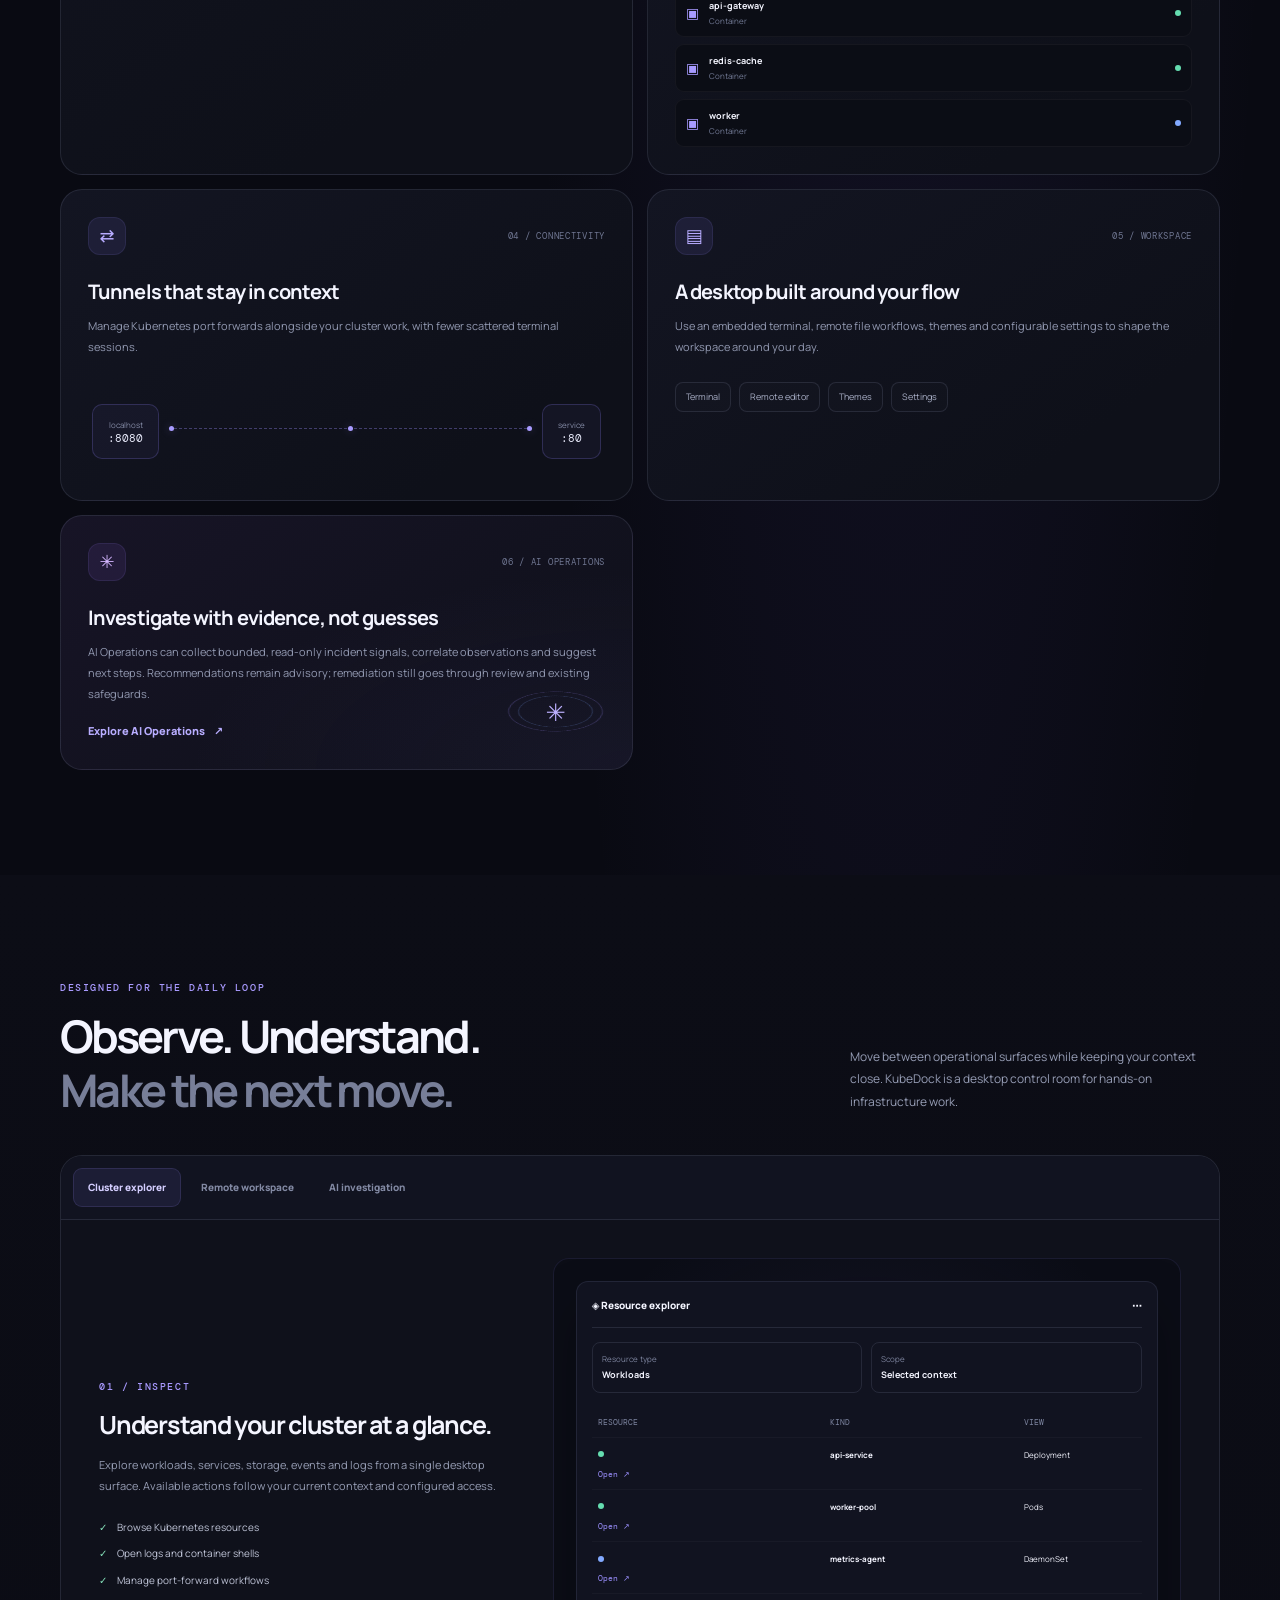
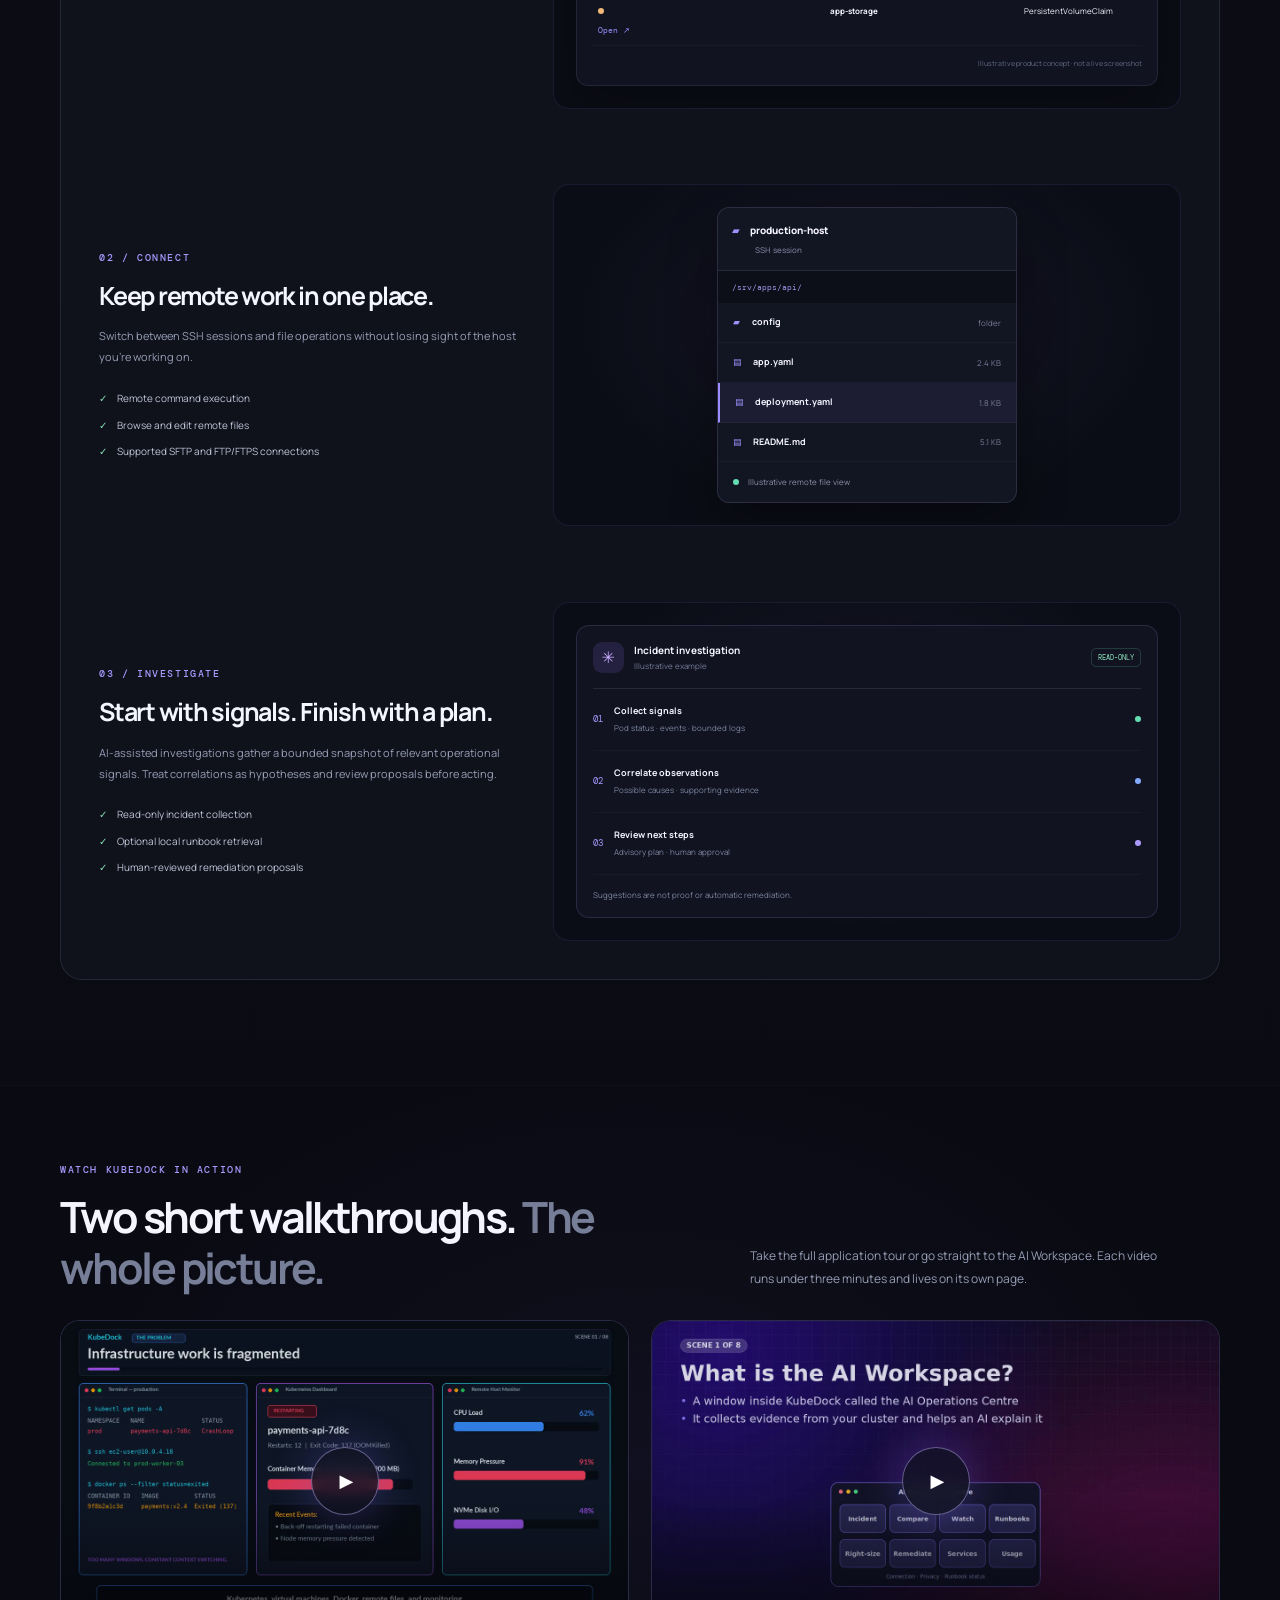
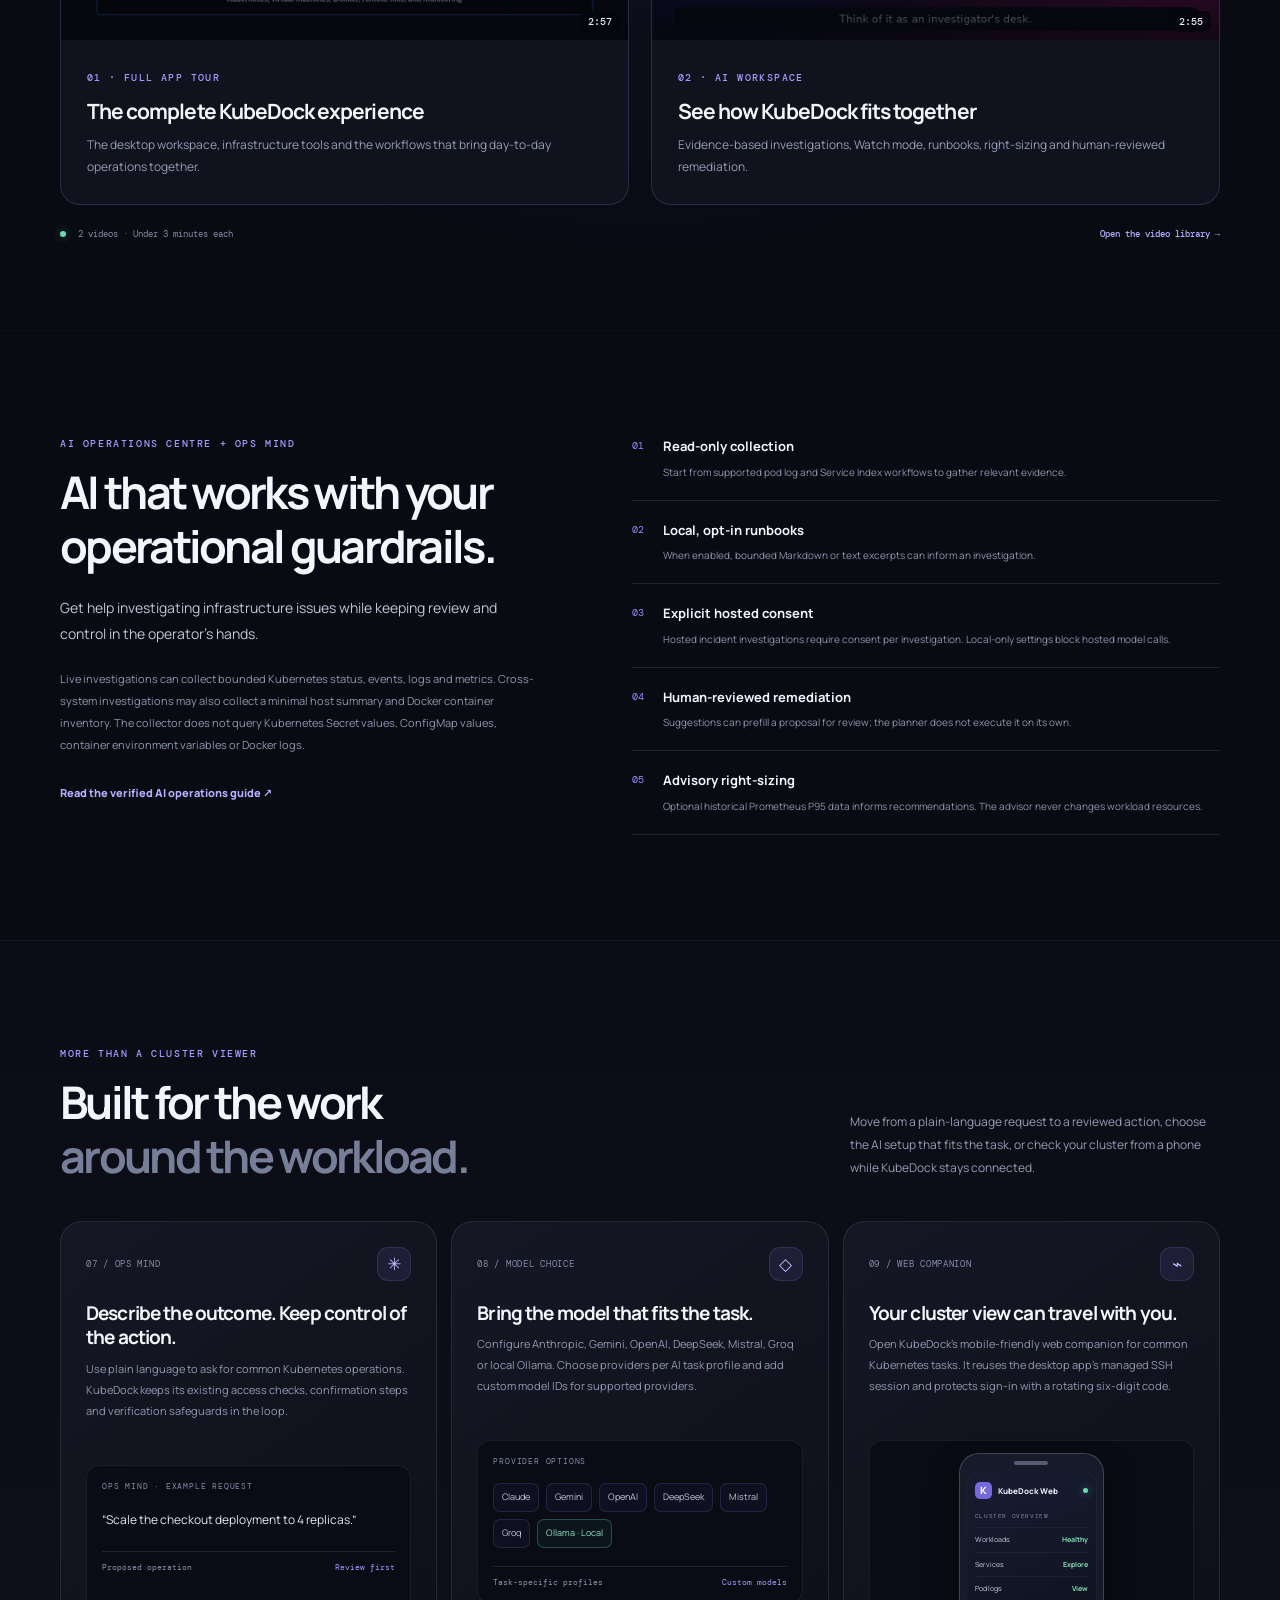
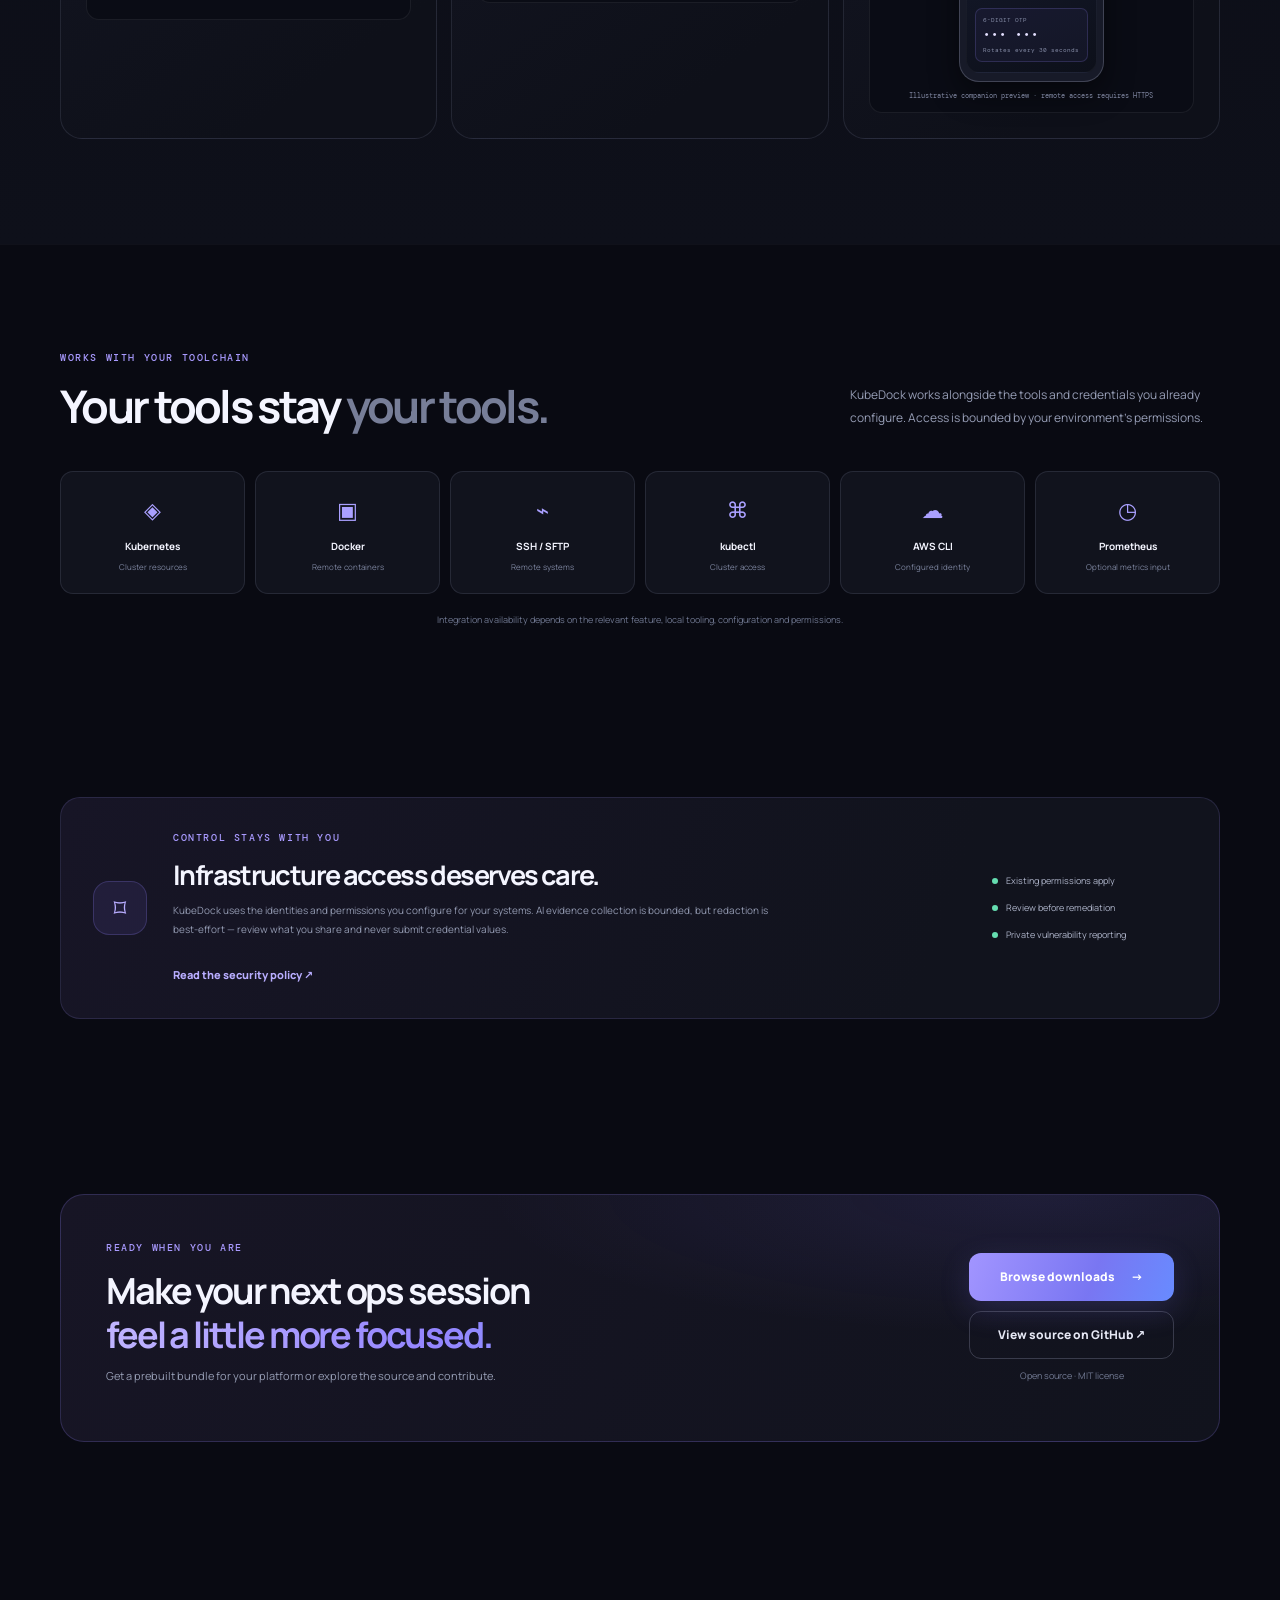
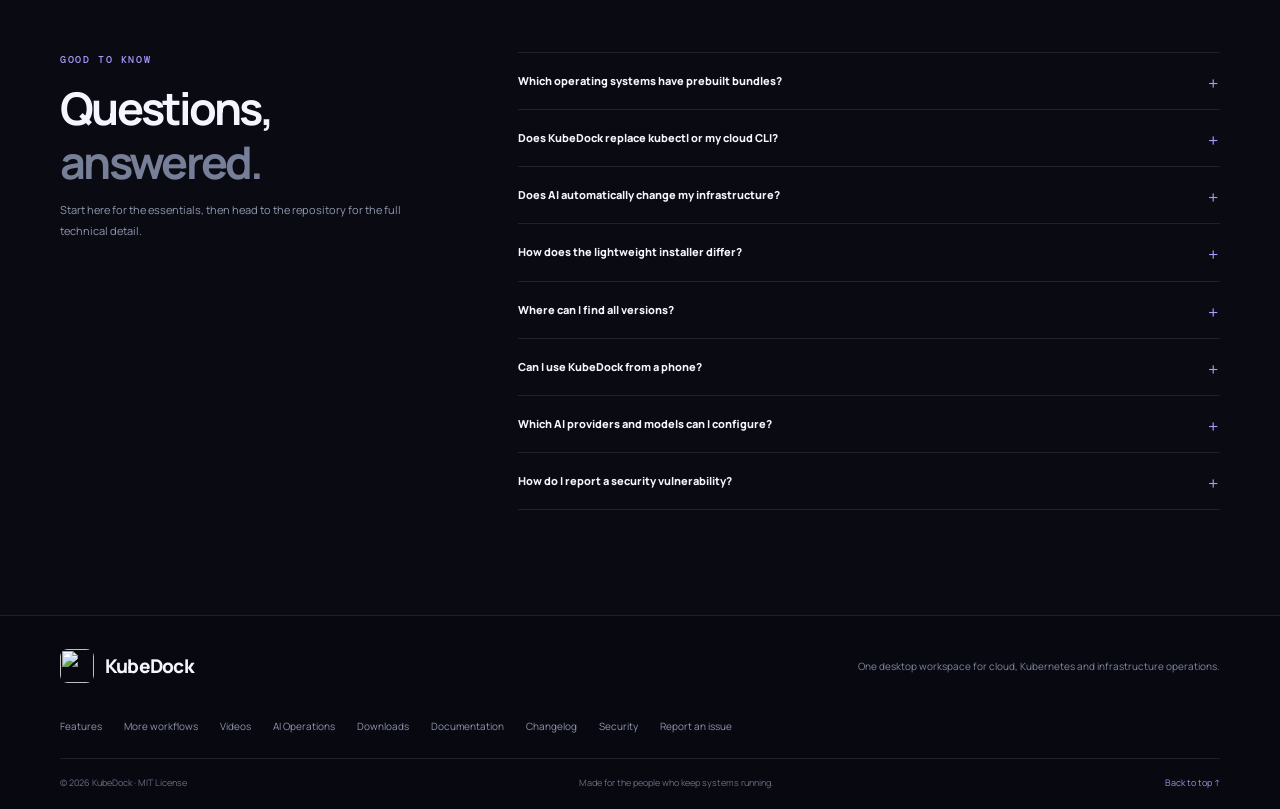
==== commit 5d2ee981: "Use KubeDock icon in footer branding" ====
--- a/index.html
+++ b/index.html
@@ -173,5 +173,5 @@
       <details><summary>How do I report a security vulnerability?</summary><p>Please report suspected vulnerabilities privately through the <a href="https://github.com/HareeshGT/KubeDock/security/advisories/new" target="_blank" rel="noopener noreferrer">GitHub security advisory form</a>, not through public issues.</p></details>
     </div></div></section>
   </main>
-  <footer class="site-footer"><div class="wrap footer-top"><a class="brand" href="#top"><span class="brand-mark">K</span><span>KubeDock</span></a><p>One desktop workspace for cloud, Kubernetes and infrastructure operations.</p><div class="footer-links"><a href="#features">Features</a><a href="#more-workflows">More workflows</a><a href="videos/">Videos</a><a href="#ai-details">AI Operations</a><a href="downloads/">Downloads</a><a href="https://github.com/HareeshGT/KubeDock/blob/main/README.md">Documentation</a><a href="https://github.com/HareeshGT/KubeDock/releases">Changelog</a><a href="https://github.com/HareeshGT/KubeDock/security">Security</a><a href="https://github.com/HareeshGT/KubeDock/issues">Report an issue</a></div></div><div class="wrap footer-bottom"><span>© <span id="year"></span> KubeDock · MIT License</span><span>Made for the people who keep systems running.</span><a href="#top">Back to top ↑</a></div></footer>
+  <footer class="site-footer"><div class="wrap footer-top"><a class="brand" href="#top" aria-label="KubeDock home"><img src="https://raw.githubusercontent.com/HareeshGT/KubeDock/main/KubeDock.ico" alt="" class="brand-icon"><span>KubeDock</span></a><p>One desktop workspace for cloud, Kubernetes and infrastructure operations.</p><div class="footer-links"><a href="#features">Features</a><a href="#more-workflows">More workflows</a><a href="videos/">Videos</a><a href="#ai-details">AI Operations</a><a href="downloads/">Downloads</a><a href="https://github.com/HareeshGT/KubeDock/blob/main/README.md">Documentation</a><a href="https://github.com/HareeshGT/KubeDock/releases">Changelog</a><a href="https://github.com/HareeshGT/KubeDock/security">Security</a><a href="https://github.com/HareeshGT/KubeDock/issues">Report an issue</a></div></div><div class="wrap footer-bottom"><span>© <span id="year"></span> KubeDock · MIT License</span><span>Made for the people who keep systems running.</span><a href="#top">Back to top ↑</a></div></footer>
 </body></html>
--- a/assets/css/site.css
+++ b/assets/css/site.css
@@ -1,6 +1,6 @@
 @import url('https://fonts.googleapis.com/css2?family=DM+Mono:wght@400;500&family=Manrope:wght@400;500;600;700;800&display=swap');
 :root{color-scheme:dark;--bg:#090a12;--surface:#10121d;--surface2:#141725;--line:rgba(179,187,222,.13);--text:#f4f5ff;--muted:#a0a5bb;--dim:#6d748e;--purple:#9b8cff;--blue:#7c9dff;--green:#65ddb0;--max:1160px;--radius:22px}
-*{box-sizing:border-box}html{scroll-behavior:smooth;scroll-padding-top:88px}body{margin:0;background:radial-gradient(ellipse at 70% -10%,rgba(104,79,202,.16),transparent 34%),var(--bg);color:var(--text);font-family:Manrope,system-ui,-apple-system,sans-serif;line-height:1.65;-webkit-font-smoothing:antialiased}a{color:inherit;text-decoration:none}button{font:inherit}.wrap{width:min(var(--max),calc(100% - 48px));margin-inline:auto}.skip-link{position:absolute;top:-50px;left:16px;padding:10px 14px;background:#fff;color:#111;z-index:100}.skip-link:focus{top:12px}.site-header{position:sticky;top:0;z-index:50;border-bottom:1px solid transparent;background:rgba(9,10,18,.72);backdrop-filter:blur(18px);transition:border-color .25s}.site-header.scrolled{border-color:var(--line)}.nav{height:76px;display:flex;align-items:center;justify-content:space-between}.brand{display:inline-flex;align-items:center;gap:11px;font-weight:800;letter-spacing:-.04em;font-size:19px}.brand-mark{display:grid;place-items:center;width:34px;height:34px;border-radius:11px;background:linear-gradient(140deg,#b6a5ff,#6d63e9 58%,#4546aa);box-shadow:0 5px 24px #7864f344;color:white;font-size:19px}.nav-links{display:flex;align-items:center;gap:28px;color:#b5bad0;font-size:12px;font-weight:700}.nav-links a{transition:color .2s}.nav-links a:hover,.nav-links a:focus-visible{color:white}.nav-links .nav-download{color:#fff;padding:10px 15px;border:1px solid #8175db77;border-radius:10px;background:#8270d91c}.icon-link{font-size:18px}.menu-toggle{display:none}
+*{box-sizing:border-box}html{scroll-behavior:smooth;scroll-padding-top:88px}body{margin:0;background:radial-gradient(ellipse at 70% -10%,rgba(104,79,202,.16),transparent 34%),var(--bg);color:var(--text);font-family:Manrope,system-ui,-apple-system,sans-serif;line-height:1.65;-webkit-font-smoothing:antialiased}a{color:inherit;text-decoration:none}button{font:inherit}.wrap{width:min(var(--max),calc(100% - 48px));margin-inline:auto}.skip-link{position:absolute;top:-50px;left:16px;padding:10px 14px;background:#fff;color:#111;z-index:100}.skip-link:focus{top:12px}.site-header{position:sticky;top:0;z-index:50;border-bottom:1px solid transparent;background:rgba(9,10,18,.72);backdrop-filter:blur(18px);transition:border-color .25s}.site-header.scrolled{border-color:var(--line)}.nav{height:76px;display:flex;align-items:center;justify-content:space-between}.brand{display:inline-flex;align-items:center;gap:11px;font-weight:800;letter-spacing:-.04em;font-size:19px}.brand-icon{display:block;width:34px;height:34px;flex:0 0 34px;object-fit:contain;border-radius:8px}.brand-mark{display:grid;place-items:center;width:34px;height:34px;border-radius:11px;background:linear-gradient(140deg,#b6a5ff,#6d63e9 58%,#4546aa);box-shadow:0 5px 24px #7864f344;color:white;font-size:19px}.nav-links{display:flex;align-items:center;gap:28px;color:#b5bad0;font-size:12px;font-weight:700}.nav-links a{transition:color .2s}.nav-links a:hover,.nav-links a:focus-visible{color:white}.nav-links .nav-download{color:#fff;padding:10px 15px;border:1px solid #8175db77;border-radius:10px;background:#8270d91c}.icon-link{font-size:18px}.menu-toggle{display:none}
 .hero{position:relative;padding-top:105px;display:grid;grid-template-columns:1fr 1.08fr;align-items:center;gap:28px;min-height:650px}.hero:before{content:"";position:absolute;left:-13%;top:16%;width:470px;height:390px;background:radial-gradient(ellipse,rgba(103,82,210,.12),transparent 68%);pointer-events:none}.hero-copy{position:relative;z-index:2;padding-bottom:42px}.eyebrow{font:500 10px/1.5 'DM Mono',monospace;letter-spacing:.16em;color:#a99aff;text-transform:uppercase;display:flex;align-items:center;gap:10px}.pulse{width:7px;height:7px;background:var(--green);border-radius:50%;box-shadow:0 0 12px #65ddb099}.hero h1{font-size:clamp(42px,5vw,67px);line-height:1.12;letter-spacing:-.065em;margin:24px 0 22px;font-weight:800}.gradient-text{background:linear-gradient(100deg,#c1b5ff 0%,#9485ff 42%,#7ab5ff 100%);color:transparent;background-clip:text;-webkit-background-clip:text}.hero-lede{max-width:525px;color:#aeb3c8;font-size:15px;line-height:1.9}.hero-actions{display:flex;align-items:center;gap:12px;flex-wrap:wrap;margin:30px 0 25px}.button{display:inline-flex;align-items:center;justify-content:center;gap:16px;min-height:48px;padding:0 19px;border-radius:12px;font-size:12px;font-weight:800;transition:transform .2s,box-shadow .2s,border-color .2s}.button:hover{transform:translateY(-2px)}.button-primary{background:linear-gradient(110deg,#a295ff,#7976f2 60%,#688bff);color:#fff;box-shadow:0 9px 30px #7468df33}.button-primary:hover{box-shadow:0 12px 38px #7468df55}.button-quiet{border:1px solid var(--line);color:#d8dbec}.button-outline{border:1px solid #a4a8c644;color:#e6e8f5}.hero-meta{display:flex;gap:17px;flex-wrap:wrap;color:#8188a1;font-size:10px}.hero-meta span{display:flex;align-items:center;gap:7px}.status-dot{width:6px;height:6px;background:var(--green);border-radius:50%}
 .hero-visual{position:relative;min-height:475px;display:grid;place-items:center;isolation:isolate}.hero-visual:before{content:"";position:absolute;inset:7% 0 4%;background:radial-gradient(ellipse,rgba(103,87,230,.2),transparent 68%);filter:blur(8px);z-index:-2}.orbit{position:absolute;border:1px solid #9487f21b;border-radius:50%;transform:rotate(-20deg)}.orbit-one{width:510px;height:330px}.orbit-two{width:580px;height:405px;transform:rotate(25deg)}.app-window{position:relative;width:min(100%,530px);border:1px solid #9a9bc82d;border-radius:16px;background:#0f111b;overflow:hidden;box-shadow:0 35px 95px #0009,0 0 60px #6554c51a;transform:perspective(1300px) rotateY(-5deg) rotateX(2deg);animation:float 8s ease-in-out infinite}.window-top{height:42px;border-bottom:1px solid var(--line);display:flex;align-items:center;padding:0 14px;gap:16px;background:#121420}.window-dots{display:flex;gap:5px}.window-dots i{width:7px;height:7px;border-radius:50%;background:#52576c}.window-dots i:first-child{background:#ed7f8d}.window-dots i:nth-child(2){background:#e9bf72}.window-dots i:nth-child(3){background:#72d7aa}.window-title{font-size:9px;color:#e4e5f1;font-weight:800}.window-title span{color:#737b96;font-weight:500}.window-status{margin-left:auto;color:#7a89a9;font:8px 'DM Mono',monospace}.window-status i{display:inline-block;width:5px;height:5px;background:var(--green);border-radius:50%;margin-right:5px}.window-body{display:flex;min-height:330px}.mock-sidebar{width:46px;flex-shrink:0;border-right:1px solid var(--line);display:flex;align-items:center;gap:18px;flex-direction:column;padding:14px 0;color:#707791}.mock-logo{display:grid;place-items:center;width:24px;height:24px;border-radius:7px;background:#6c5ed5;color:#fff;font-size:14px;font-weight:800;margin-bottom:3px}.side-active{color:#c3b9ff;background:#7564d42c;border-radius:7px;padding:4px 8px}.side-bottom{margin-top:auto}.mock-main{flex:1;padding:20px 18px;min-width:0}.mock-heading{display:flex;align-items:center;justify-content:space-between;gap:10px}.mock-heading small{font:8px 'DM Mono',monospace;color:#777f9d;letter-spacing:.08em}.mock-heading h3{font-size:15px;letter-spacing:-.04em;margin:4px 0 0}.cluster-pill{border:1px solid #65ddb035;border-radius:6px;padding:5px 7px;font:8px 'DM Mono',monospace;color:#9ee8c8;white-space:nowrap}.cluster-pill i{display:inline-block;width:5px;height:5px;border-radius:50%;background:var(--green);margin-right:4px}.mock-stats{display:grid;grid-template-columns:1fr 1fr;gap:10px;margin:17px 0}.mock-stats>div{padding:12px;border:1px solid var(--line);border-radius:9px;background:#151725}.mock-stats span{display:block;color:#858ba4;font-size:8px}.mock-stats strong{display:block;font-size:12px;margin-top:3px}.mock-stats strong small{color:#8d94ad;font-size:8px;font-weight:500}.mini-line{display:block;height:3px;width:82%;margin-top:12px;border-radius:5px;background:linear-gradient(90deg,#8374ef,#8374ef33)}.mini-bars{display:flex;align-items:end;gap:4px;height:15px;margin-top:6px}.mini-bars i{width:8%;border-radius:2px 2px 0 0;background:#8d80ff;height:45%}.mini-bars i:nth-child(2){height:75%}.mini-bars i:nth-child(3){height:58%}.mini-bars i:nth-child(4){height:95%}.mini-bars i:nth-child(5){height:65%}.mini-bars i:nth-child(6){height:83%}.mock-section-title{font-size:9px;font-weight:800;margin:19px 0 9px;display:flex;justify-content:space-between}.mock-section-title span{color:#747b96;font-weight:500}.mock-row{display:flex;align-items:center;gap:9px;padding:9px 0;border-top:1px solid #ffffff0b}.workload-icon{display:grid;place-items:center;width:25px;height:25px;border-radius:7px;background:#7be0b014;color:#79e1b2}.workload-icon.purple{color:#b4a8ff;background:#9483ff16}.workload-icon.blue{color:#8ab8ff;background:#6a9aff16}.mock-row b,.mock-row small{display:block}.mock-row b{font-size:9px}.mock-row small{font-size:8px;color:#777f9a}.mock-row em{font:7px 'DM Mono',monospace;font-style:normal;margin-left:auto;padding:4px 6px;border-radius:5px}.tag-running{color:#8be5ba;background:#62d9a311}.tag-neutral{color:#8fb4ff;background:#6c9dff12}.mock-terminal{margin-top:13px;border:1px solid var(--line);border-radius:8px;overflow:hidden}.mock-terminal>div{display:flex;gap:4px;align-items:center;padding:6px 8px;background:#171a28}.mock-terminal>div i{width:4px;height:4px;border-radius:50%;background:#6c7189}.mock-terminal>div span{font:7px 'DM Mono',monospace;color:#7f86a0;margin-left:5px}.mock-terminal code{display:block;padding:10px;font:8px 'DM Mono',monospace;color:#abb2cc}.mock-terminal code b{color:#9e91ff}.cursor{color:#a398ff;animation:blink 1s steps(2,start) infinite}.window-footer{display:flex;justify-content:space-between;padding:10px 14px;border-top:1px solid var(--line);font:7px 'DM Mono',monospace;color:#707791}.window-footer i{display:inline-block;width:5px;height:5px;background:#7c73ed;border-radius:50%;margin-right:5px}.float-chip{position:absolute;display:flex;gap:10px;align-items:center;padding:11px 13px;border:1px solid #b4a8ff2a;border-radius:12px;background:rgba(18,20,34,.9);box-shadow:0 12px 40px #0005;backdrop-filter:blur(12px);animation:float 7s ease-in-out infinite}.chip-top{top:39px;right:-3px}.chip-bottom{bottom:37px;left:-8px;animation-delay:-3s}.chip-icon{display:grid;place-items:center;width:31px;height:31px;border-radius:9px;background:#7467e42a;color:#c2b8ff}.chip-ai{background:#3b2e613b;color:#d2baff}.float-chip b,.float-chip small{display:block}.float-chip b{font-size:9px}.float-chip small{font-size:8px;color:#8b92ab}.hero-bottom{grid-column:1/-1;border-top:1px solid var(--line);padding:22px 0 28px;display:flex;align-items:center;justify-content:space-between;gap:22px;color:#656d86;font:9px 'DM Mono',monospace;letter-spacing:.08em}.tech-rail{display:flex;gap:25px;flex-wrap:wrap;color:#a2a8c0;letter-spacing:0;font:600 10px Manrope,sans-serif}
 .section{padding:105px 0}.intro-section{border-top:1px solid #ffffff05}.section-head{display:flex;justify-content:space-between;align-items:end;gap:50px;margin-bottom:38px}.section-head h2,.faq-intro h2,.ai-detail-copy h2,.security-panel h2,.start-panel h2{font-size:clamp(30px,4vw,45px);line-height:1.2;letter-spacing:-.06em;margin:14px 0 0}.muted{color:#777e98}.section-head>p{max-width:370px;color:#969db5;font-size:12px;line-height:1.9;margin:0 0 3px}.feature-grid{display:grid;grid-template-columns:repeat(2,minmax(0,1fr));gap:14px}.feature-card{position:relative;min-width:0;overflow:hidden;border:1px solid var(--line);border-radius:var(--radius);padding:27px;background:linear-gradient(145deg,#131522,#0e1019 78%);transition:transform .25s,border-color .25s}.feature-card:hover{transform:translateY(-3px);border-color:#a296ff4d}.feature-large{grid-row:span 2}.feature-top{display:flex;align-items:center;justify-content:space-between}.feature-icon{display:grid;place-items:center;width:38px;height:38px;border-radius:12px;background:#8879f51b;border:1px solid #9d8cff1c;color:#b8acff;font-size:18px}.feature-index{font:9px 'DM Mono',monospace;letter-spacing:.08em;color:#6f7691}.feature-card h3{font-size:20px;letter-spacing:-.045em;margin:20px 0 8px}.feature-card p{font-size:11px;color:#9299b1;line-height:1.9;max-width:520px;margin:0}.feature-visual{margin-top:27px;padding:18px;border-radius:14px;border:1px solid #7774ac22;background:#0b0d17}.visual-toolbar{display:flex;justify-content:space-between;align-items:center;padding-bottom:15px;border-bottom:1px solid var(--line);font-size:10px;font-weight:800}.tiny-pill{font:8px 'DM Mono',monospace;padding:4px 7px;border:1px solid #7d72d544;border-radius:6px;color:#a79bff}.tree-line{display:flex;align-items:center;gap:10px;padding:13px 8px;border-bottom:1px solid #ffffff08;font-size:10px;color:#d4d8e8}.tree-line>i{width:6px;height:6px;border-radius:50%;background:#a69aff}.tree-line b{margin-left:auto;color:#747b95}.tree-line small{margin-left:auto;color:#747b95;font-size:8px}.indent{padding-left:23px}.indent-2{padding-left:41px}.green-dot,.blue-dot,.purple-dot,.orange-dot{display:inline-block;width:6px;height:6px;border-radius:50%;flex-shrink:0}.green-dot{background:var(--green)}.blue-dot{background:#83aaff}.purple-dot{background:#ad9aff}.orange-dot{background:#f4b978}.mini-terminal{position:relative;overflow:hidden;margin-top:26px;border:1px solid #ffffff12;background:#0b0d15;border-radius:12px;padding:13px}.mini-terminal>span{display:block;font:8px 'DM Mono',monospace;color:#777f9b;padding-bottom:12px;border-bottom:1px solid var(--line);margin-bottom:10px}.mini-terminal code{display:block;font:9px 'DM Mono',monospace;color:#b9c1d9;padding:4px 0}.mini-terminal code i{color:#9d90ff;font-style:normal}.terminal-glow{position:absolute;right:-30px;bottom:-70px;width:150px;height:110px;background:#6c5ce71c;filter:blur(30px)}.container-stack{margin-top:24px;display:grid;gap:7px}.container-stack>div{display:flex;align-items:center;gap:10px;padding:9px 10px;background:#0b0d15;border:1px solid #ffffff0b;border-radius:9px}.stack-icon{color:#a79aff;font-size:14px}.container-stack b,.container-stack small{display:block}.container-stack b{font-size:9px}.container-stack small{font-size:8px;color:#737b96}.container-stack>div>i{margin-left:auto}.tunnel-visual{display:flex;align-items:center;justify-content:space-between;gap:10px;margin-top:32px;padding:14px 4px}.port-box{border:1px solid #7b70d544;background:#8e7eff0d;border-radius:10px;text-align:center;padding:13px 15px;font-size:8px;color:#858ca7;white-space:nowrap}.port-box b{font:11px 'DM Mono',monospace;color:#e5e7f7}.tunnel-track{flex:1;display:flex;justify-content:space-between;align-items:center;border-top:1px dashed #8d80e766;position:relative}.tunnel-track i{width:5px;height:5px;border-radius:50%;background:#a89bff;box-shadow:0 0 10px #a89bff55;position:relative;top:-3px}.workspace-pills{display:flex;gap:8px;flex-wrap:wrap;margin-top:24px}.workspace-pills span{padding:7px 10px;border-radius:8px;border:1px solid var(--line);color:#a8aec5;font-size:9px;background:#ffffff03}.feature-ai{background:radial-gradient(ellipse at 100% 100%,#5e4fa01a,transparent 55%),linear-gradient(145deg,#171426,#0e1019)}.ai-icon{color:#d4b6ff;background:#a16bff19}.text-link{display:inline-flex;align-items:center;gap:9px;color:#b8adff;font-size:11px;font-weight:800;margin-top:17px}.text-link span{transition:transform .2s}.text-link:hover span{transform:translate(3px,-2px)}.ai-orb{position:absolute;right:29px;bottom:10px;width:95px;height:95px;display:grid;place-items:center;color:#bdb0ff;font-size:24px}.orb-ring{position:absolute;inset:0;border:1px solid #9e8cff44;border-radius:50%;transform:rotateX(65deg) rotateZ(30deg)}.ring-b{inset:10px;transform:rotateX(65deg) rotateZ(-35deg);border-color:#7ca4ff44}
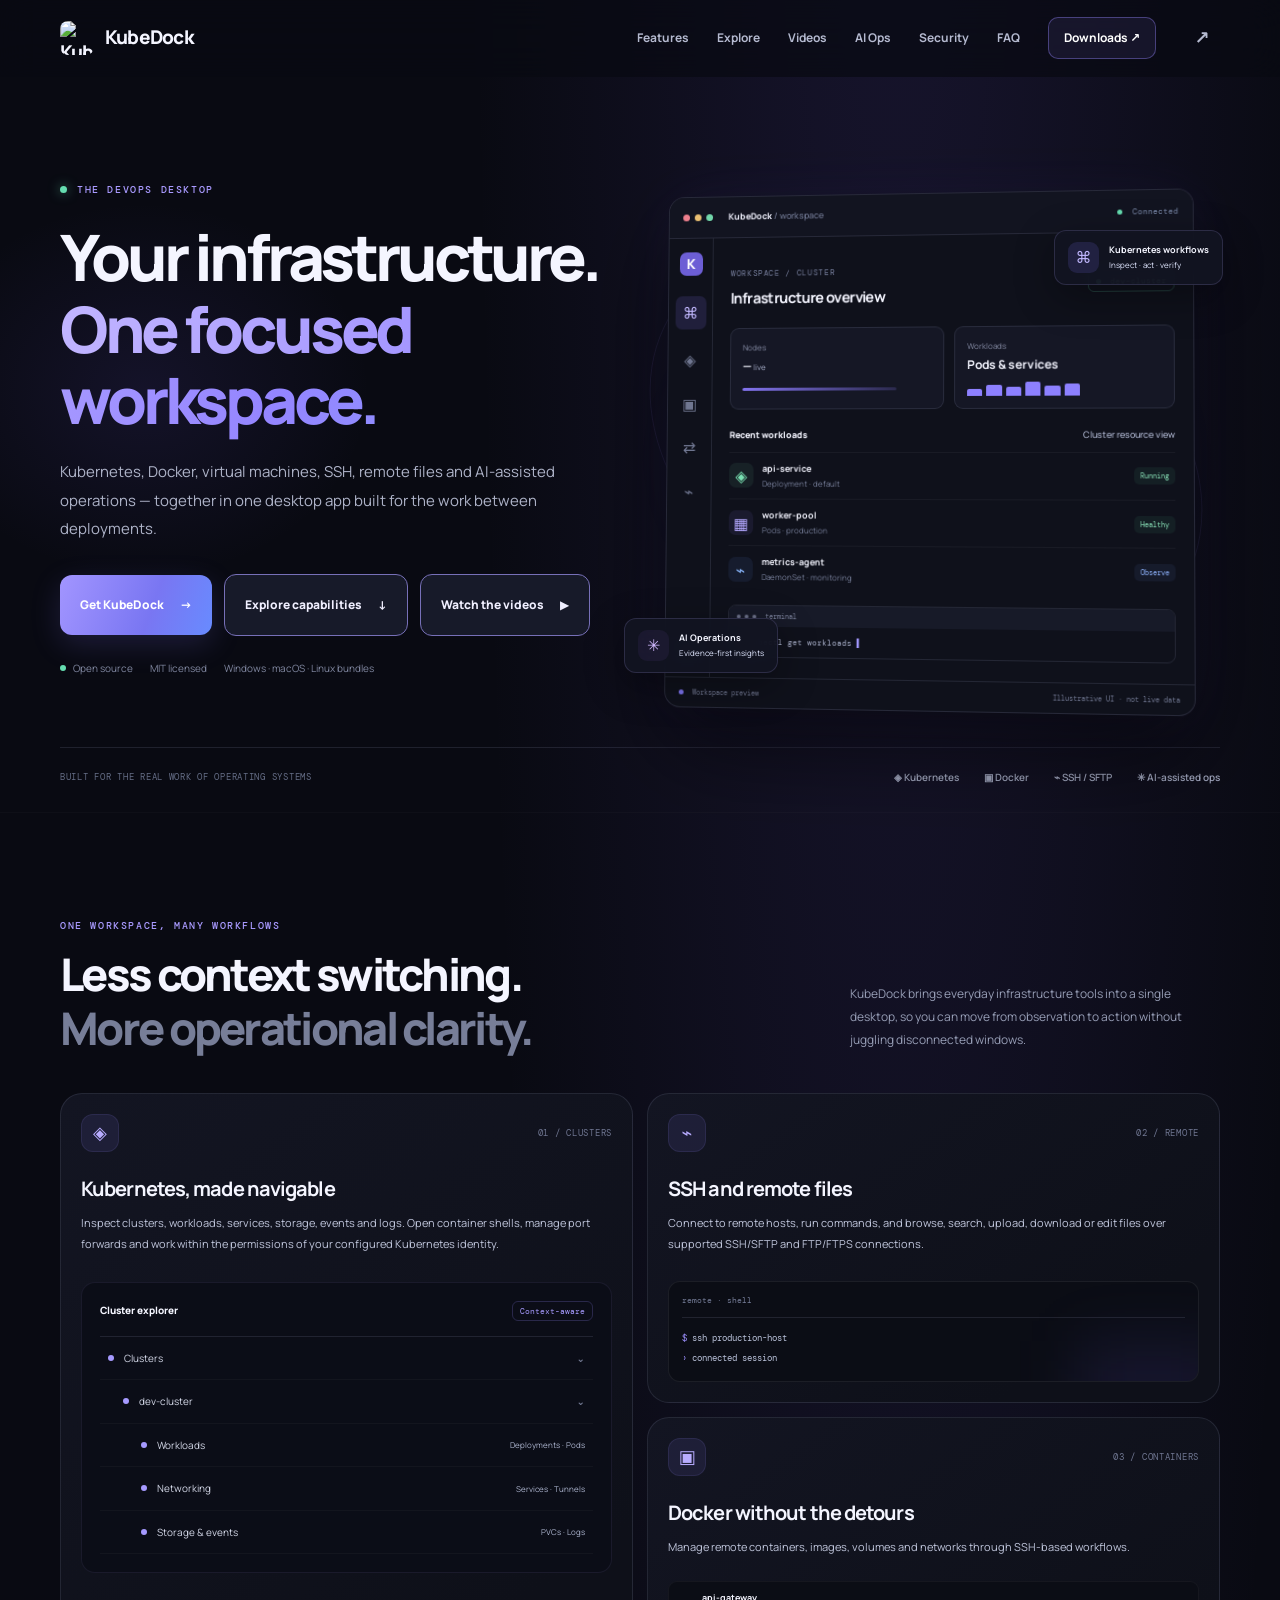
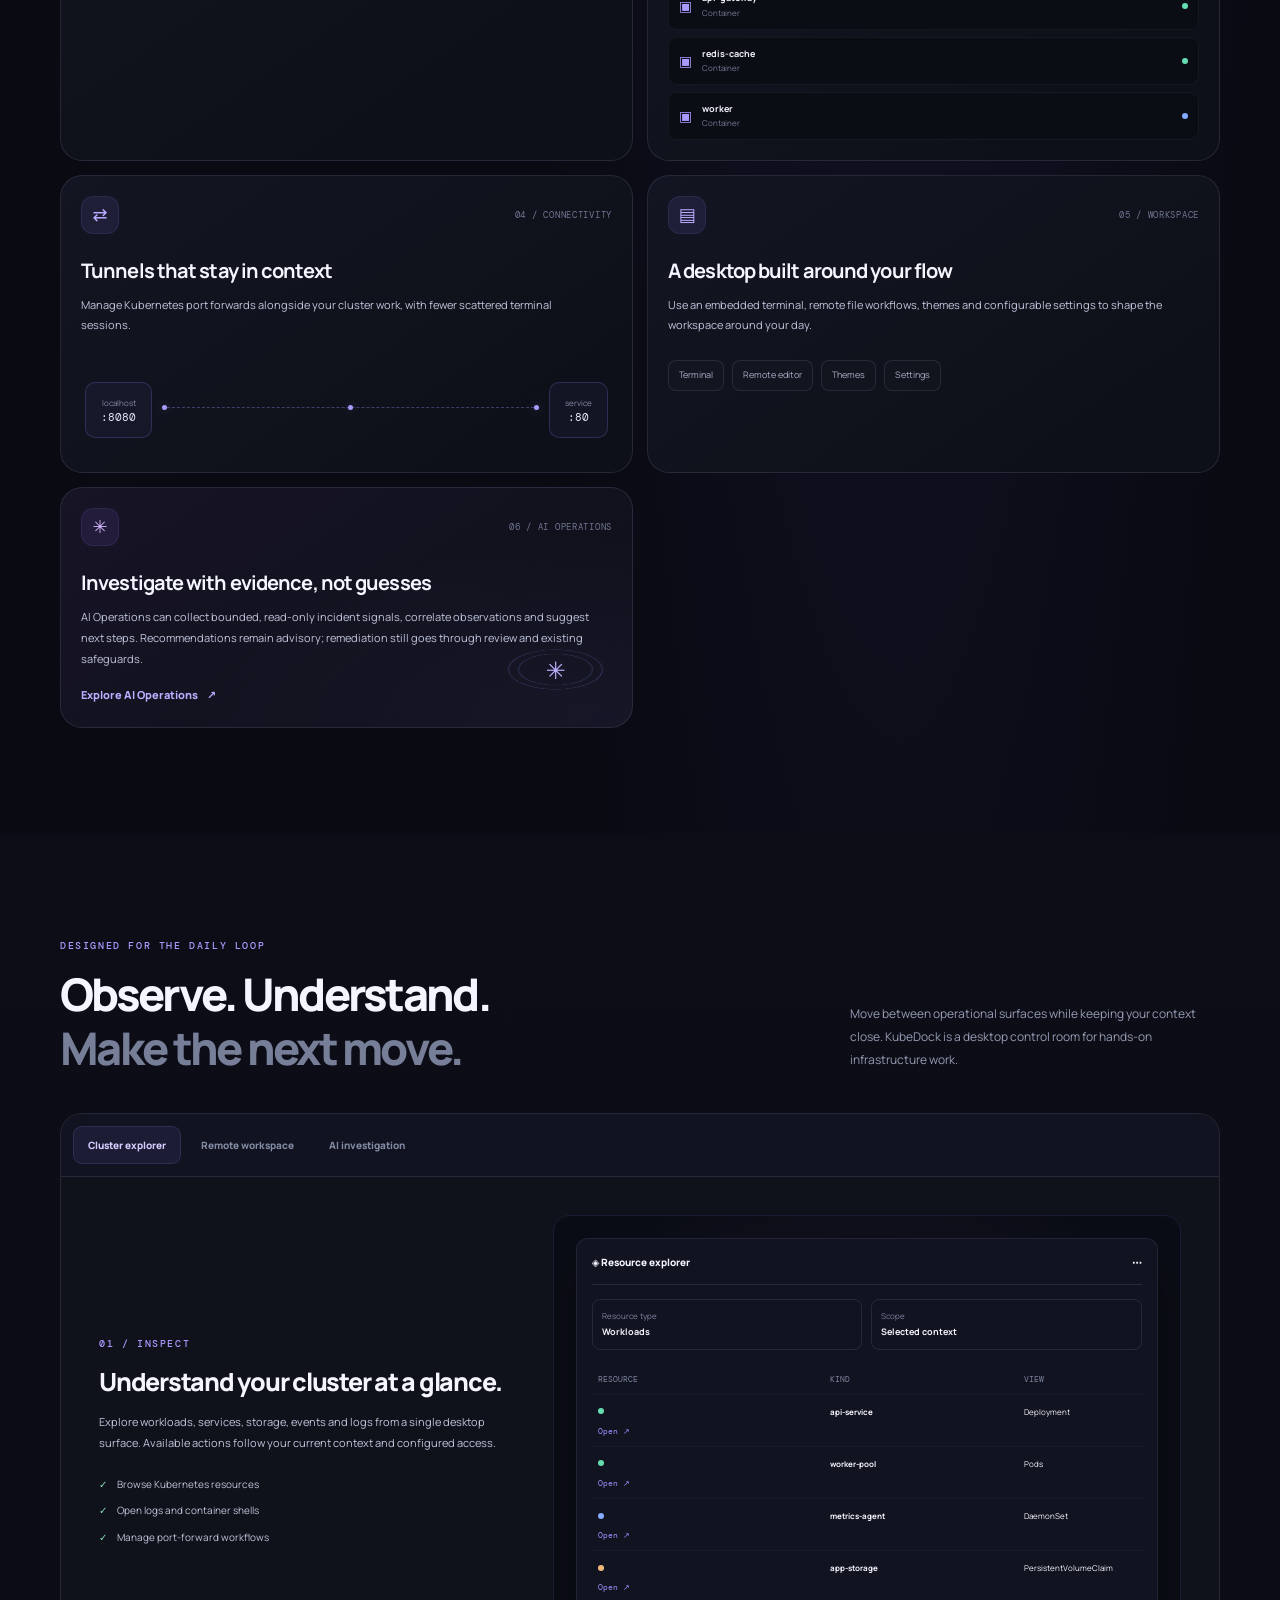
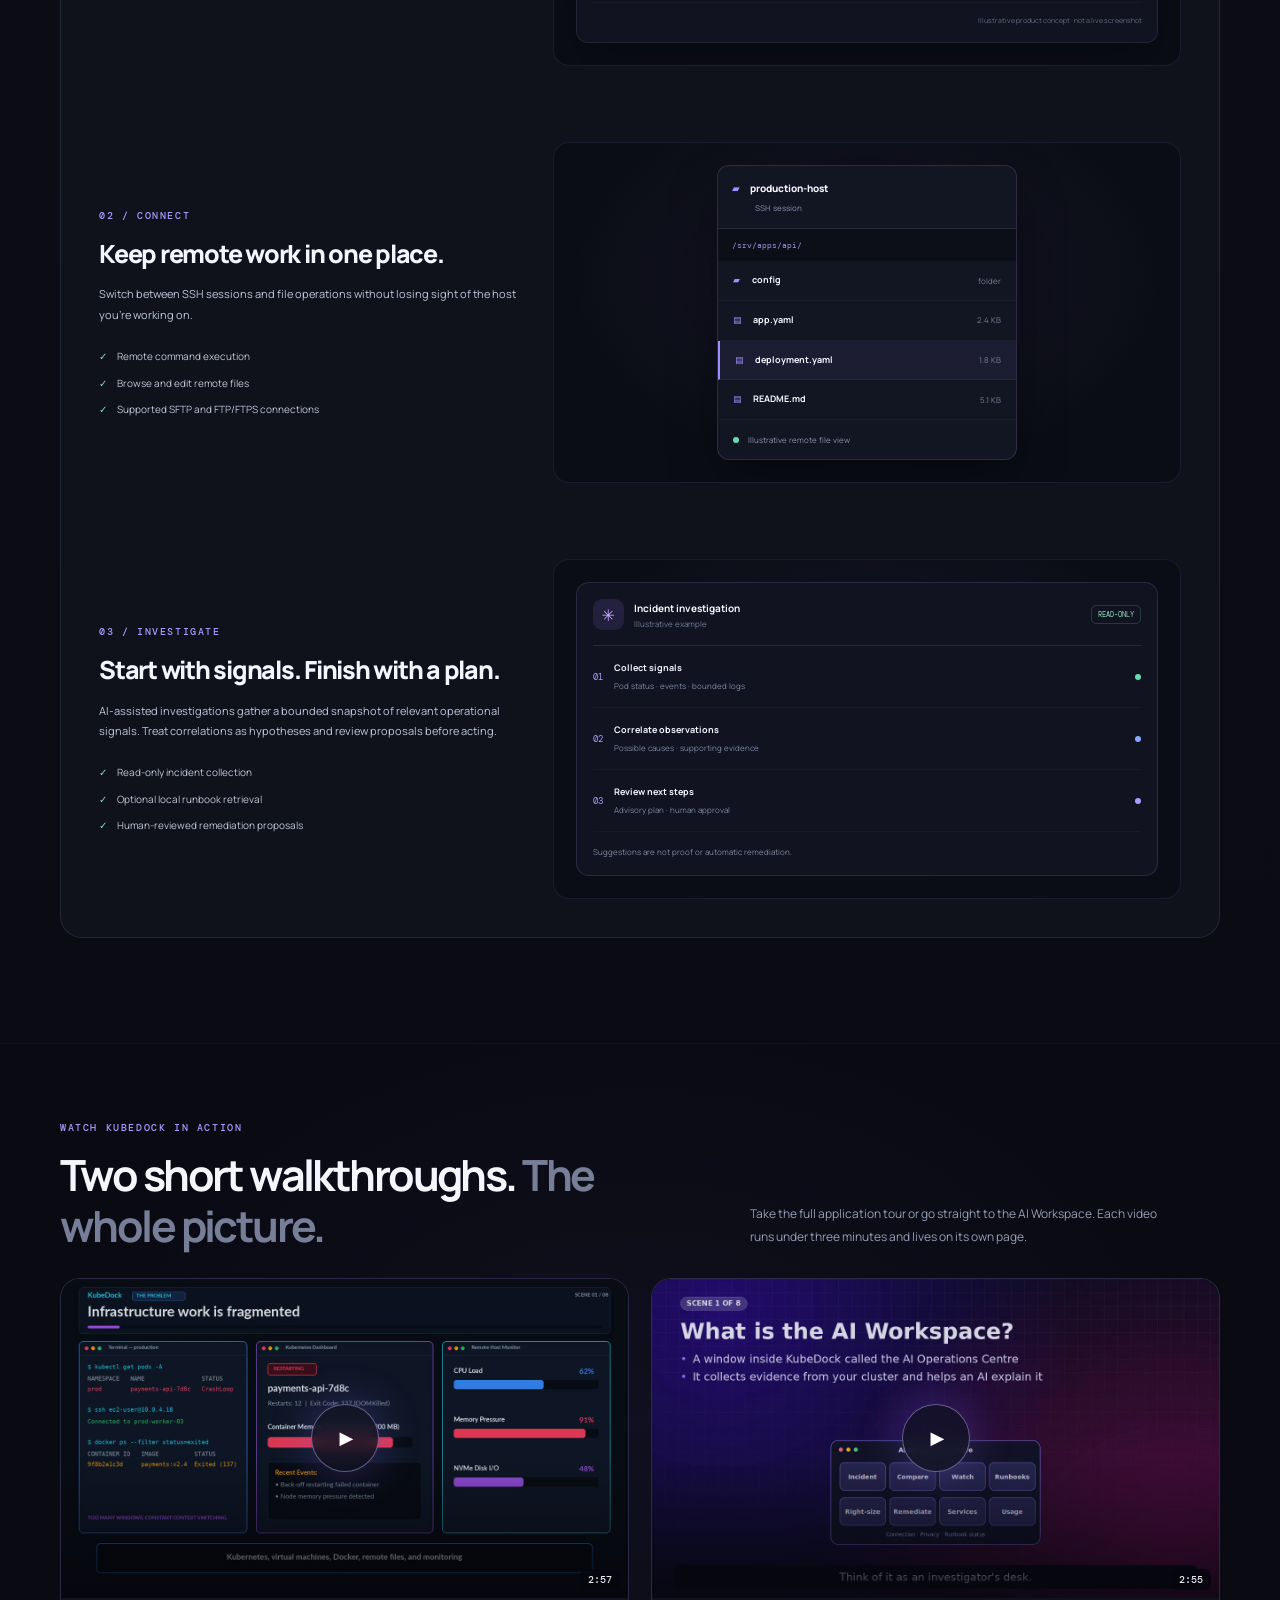
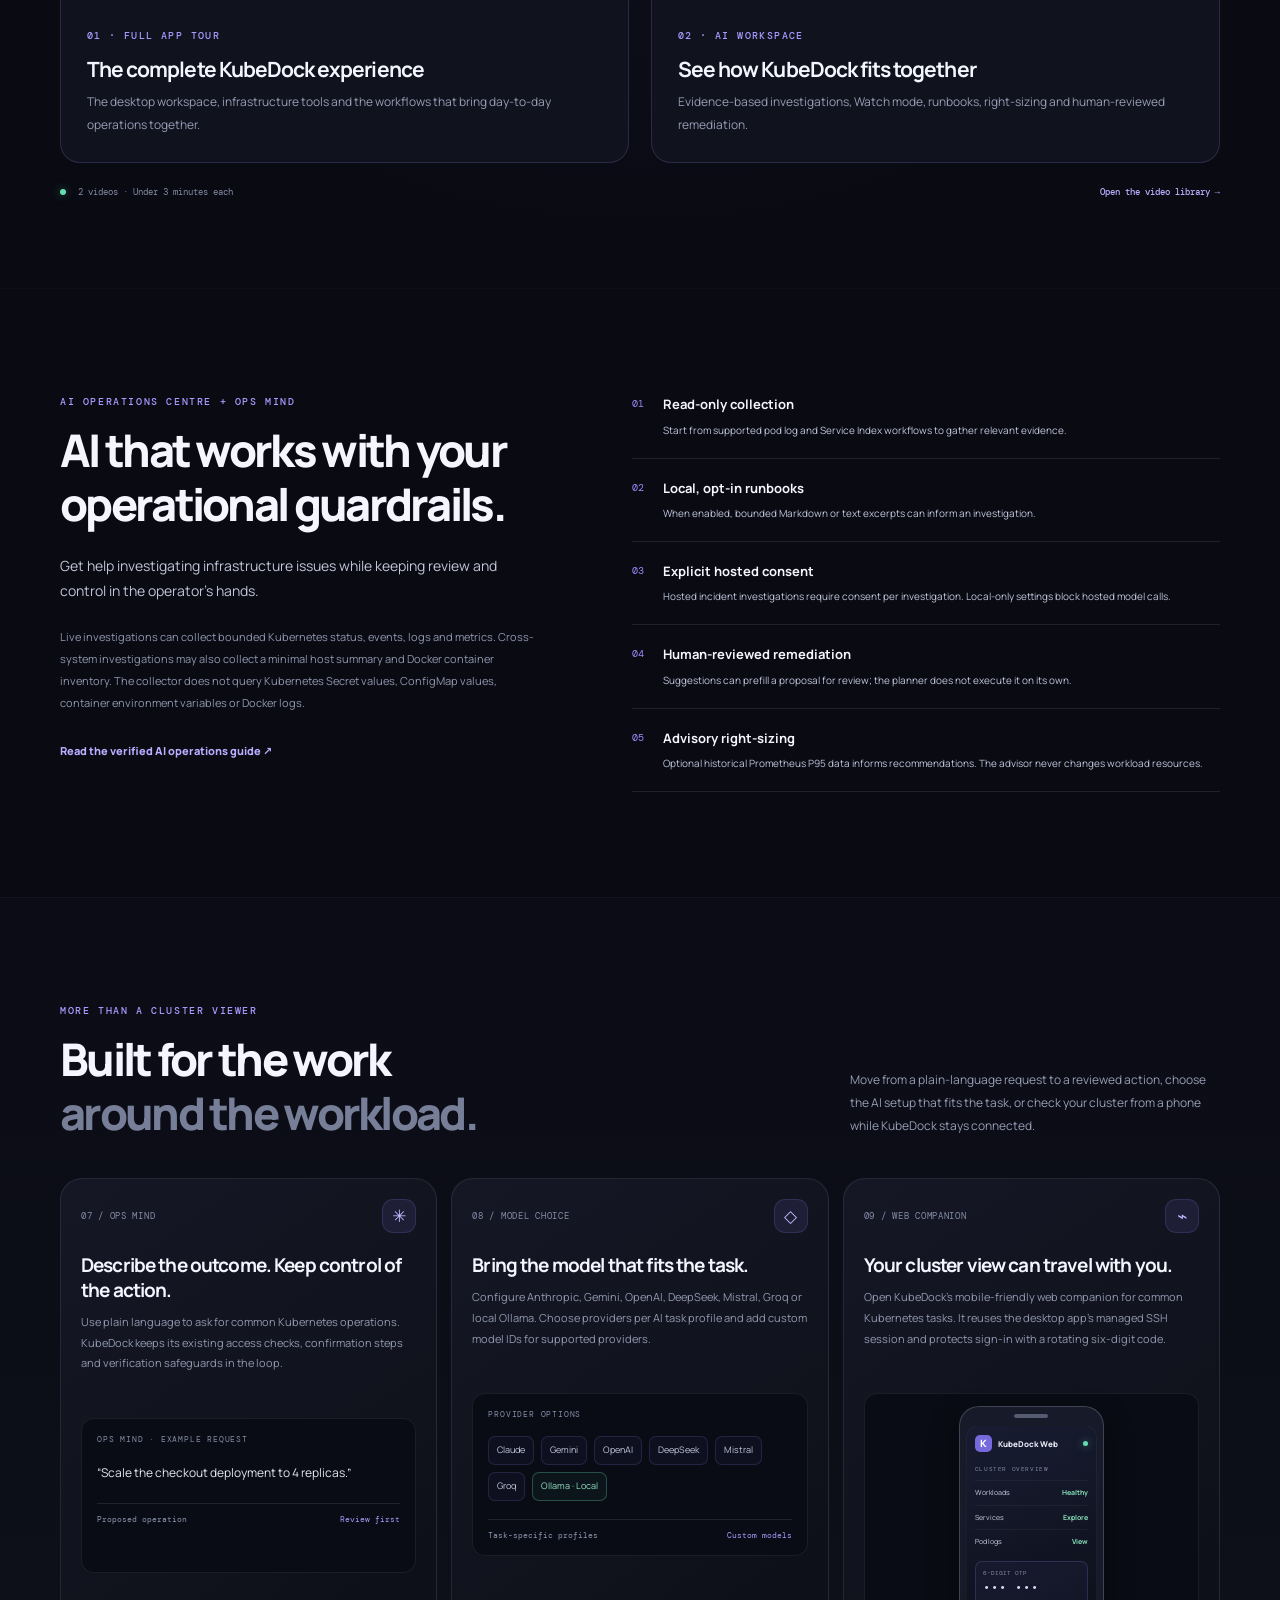
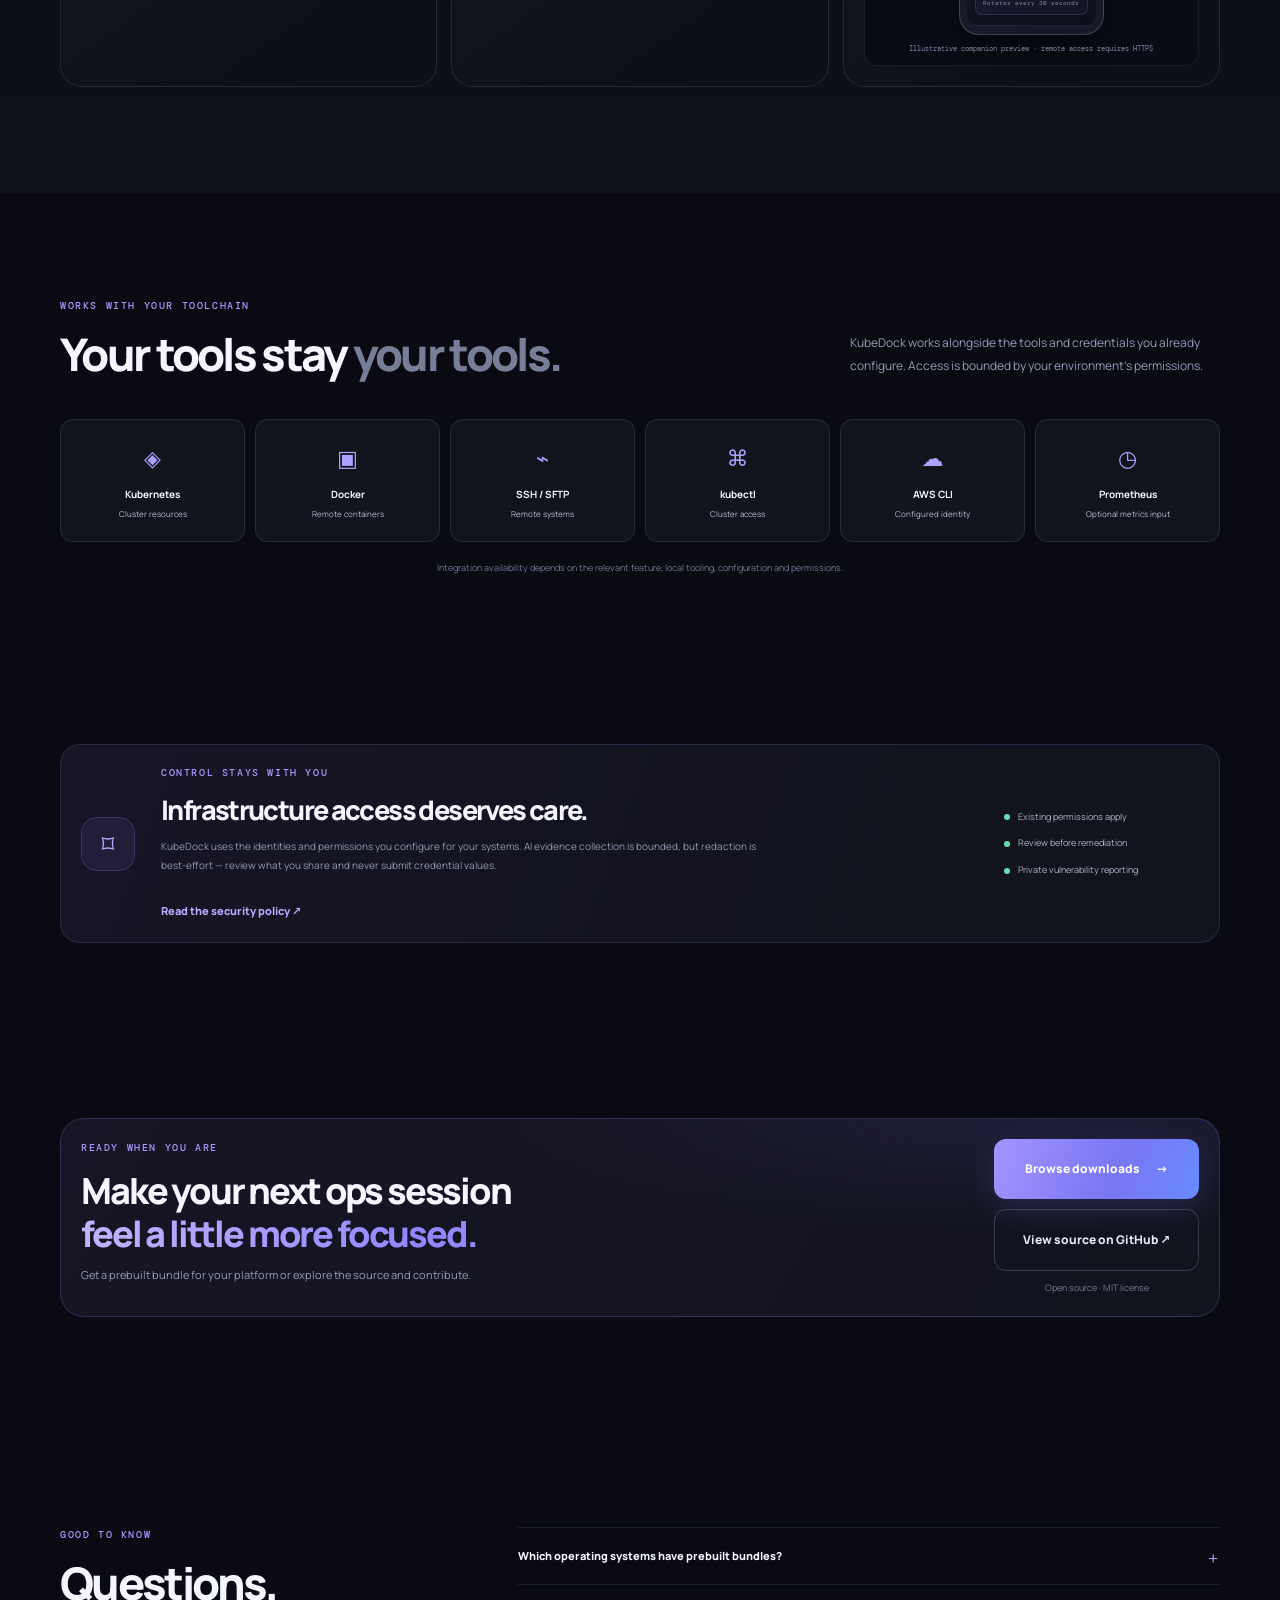
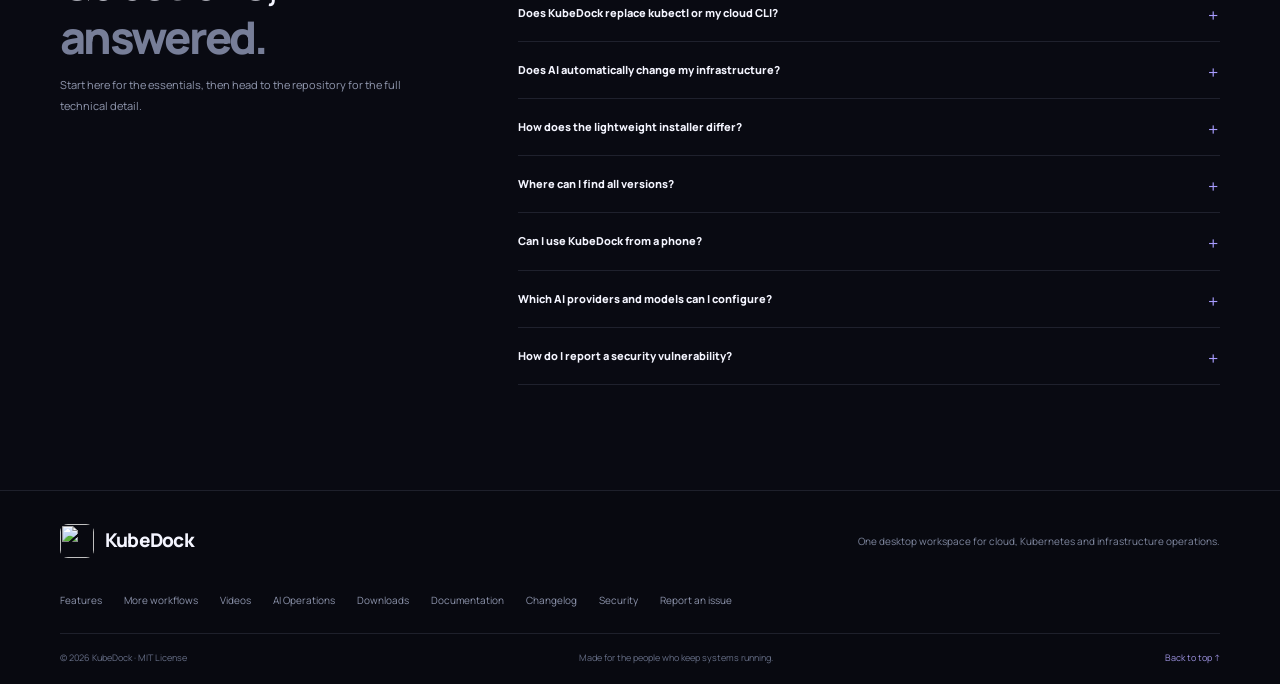
==== commit 9ee0cd0d: "Improve website accessibility and responsive UX" ====
--- a/index.html
+++ b/index.html
@@ -18,7 +18,7 @@
   <header class="site-header" id="top">
     <nav class="nav wrap" aria-label="Main navigation">
       <a class="brand" href="#top" aria-label="KubeDock home"><img src="https://raw.githubusercontent.com/HareeshGT/KubeDock/main/KubeDock.ico" alt="KubeDock" class="brand-icon"><span>KubeDock</span></a>
-      <button class="menu-toggle" aria-expanded="false" aria-controls="nav-links" aria-label="Toggle navigation"><span></span><span></span></button>
+      <button class="menu-toggle" type="button" aria-expanded="false" aria-controls="nav-links" aria-label="Open navigation menu" title="Open navigation menu"><span></span><span></span></button>
       <div class="nav-links" id="nav-links">
         <a href="#features">Features</a><a href="#showcase">Explore</a><a href="videos/">Videos</a><a href="#ai">AI Ops</a><a href="#security">Security</a><a href="#faq">FAQ</a>
         <a class="nav-download" href="downloads/">Downloads <span aria-hidden="true">↗</span></a>
@@ -43,7 +43,7 @@
             <aside class="mock-sidebar"><div class="mock-logo">K</div><span class="side-active">⌘</span><span>◈</span><span>▣</span><span>⇄</span><span>⌁</span><div class="side-bottom">⚙</div></aside>
             <div class="mock-main"><div class="mock-heading"><div><small>WORKSPACE / CLUSTER</small><h3>Infrastructure overview</h3></div><span class="cluster-pill"><i></i> dev-cluster</span></div>
               <div class="mock-stats"><div><span>Nodes</span><strong>— <small>live</small></strong><div class="mini-line line-a"></div></div><div><span>Workloads</span><strong>Pods & services</strong><div class="mini-bars"><i></i><i></i><i></i><i></i><i></i><i></i></div></div></div>
-              <div class="mock-section-title">Recent workloads <span>Cluster view</span></div>
+              <div class="mock-section-title">Recent workloads <span title="Browse cluster resources and workloads">Cluster resource view</span></div>
               <div class="mock-row"><span class="workload-icon">◈</span><span><b>api-service</b><small>Deployment · default</small></span><em class="tag-running">Running</em></div>
               <div class="mock-row"><span class="workload-icon purple">▦</span><span><b>worker-pool</b><small>Pods · production</small></span><em class="tag-running">Healthy</em></div>
               <div class="mock-row"><span class="workload-icon blue">⌁</span><span><b>metrics-agent</b><small>DaemonSet · monitoring</small></span><em class="tag-neutral">Observe</em></div>
@@ -52,7 +52,7 @@
           </div>
           <div class="window-footer"><span><i></i> Workspace preview</span><span>Illustrative UI · not live data</span></div>
         </div>
-        <div class="float-chip chip-top"><span class="chip-icon">⌘</span><span><b>Cluster workflows</b><small>Inspect · act · verify</small></span></div>
+        <div class="float-chip chip-top"><span class="chip-icon">⌘</span><span><b title="Inspect, manage and verify Kubernetes workloads">Kubernetes workflows</b><small>Inspect · act · verify</small></span></div>
         <div class="float-chip chip-bottom"><span class="chip-icon chip-ai">✳</span><span><b>AI Operations</b><small>Evidence-first insights</small></span></div>
       </div>
       <div class="hero-bottom"><span>BUILT FOR THE REAL WORK OF OPERATING SYSTEMS</span><div class="tech-rail"><span>◈ Kubernetes</span><span>▣ Docker</span><span>⌁ SSH / SFTP</span><span>✳ AI-assisted ops</span></div></div>
--- a/assets/css/site.css
+++ b/assets/css/site.css
@@ -133,3 +133,128 @@
 .video-unavailable p{max-width:520px;margin:0;color:#9299b1;font-size:11px;line-height:1.8}
 .video-unavailable code{color:#c1b6ff;font:10px 'DM Mono',monospace;overflow-wrap:anywhere}
 .video-download[hidden]{display:none}
+
+
+/* Accessibility and responsive refinements */
+:root{--control-space:20px;--focus-ring:#c9c0ff}
+html{overflow-x:clip}
+body{min-width:320px;overflow-x:clip}
+img,video,svg,canvas{max-width:100%}
+.wrap{min-width:0}
+a,button{ -webkit-tap-highlight-color:transparent}
+a:focus-visible,button:focus-visible,summary:focus-visible,input:focus-visible,select:focus-visible{outline:3px solid var(--focus-ring);outline-offset:3px;border-radius:8px}
+.button,.feature-card,.workflow-card,.integration-rail>div,.security-panel,.start-panel{padding:var(--control-space)}
+.button{min-height:48px}
+.button-quiet{background:#171a29;border-color:#7770b8;color:#f0efff}
+.button-quiet:hover,.button-quiet:focus-visible{background:#292542;border-color:#b2a7ff;color:#fff}
+.button-outline:hover,.button-outline:focus-visible{background:#24243a;border-color:#b2a7ff;color:#fff}
+.button:active,.menu-toggle:active,.showcase-tab:active{transform:translateY(1px) scale(.985)}
+.button:disabled,button:disabled{opacity:.55;cursor:not-allowed}
+.section-head h2,.faq-intro h2,.ai-detail-copy h2,.security-panel h2,.start-panel h2,.showcase-copy h3{font-weight:800;font-style:normal}
+.float-chip small,.feature-card p,.showcase-copy p,.ai-detail-list p,.integration-rail small{color:#c0c6dc}
+.float-chip small{color:#e0e7ff}
+.feature-card p{color:#c0c6dc}
+.integration-rail small{color:#b8bfd5}
+.mock-section-title span,.tree-line small{color:#aeb6d0}
+.nav-links a:focus-visible{color:#fff}
+.icon-link{display:inline-grid;place-items:center;min-width:36px;min-height:36px}
+.menu-toggle{cursor:pointer;align-items:center;justify-content:center;gap:5px;min-width:44px;min-height:44px;border:1px solid var(--line);border-radius:10px;background:#151725;color:#fff}
+.menu-toggle:hover,.menu-toggle:focus-visible{background:#292542;border-color:#9b8cff}
+.menu-toggle[aria-expanded=true]{background:#292542;border-color:#b2a7ff}
+.menu-toggle::after{content:"Menu";position:absolute;right:0;top:calc(100% + 7px);padding:4px 8px;border:1px solid var(--line);border-radius:6px;background:#171a29;color:#e0e7ff;font:10px Manrope,sans-serif;opacity:0;pointer-events:none;transition:opacity .15s}
+.menu-toggle:hover::after,.menu-toggle:focus-visible::after{opacity:1}
+.mock-section-title span[title],.float-chip[title]{cursor:help}
+@media(max-width:900px){
+ .wrap{width:min(var(--max),calc(100% - 40px))}
+ .hero{grid-template-columns:minmax(0,1fr);padding-top:64px;gap:10px}
+ .hero-copy{padding-bottom:0}
+ .hero-visual{min-height:420px;width:100%;max-width:680px;margin-inline:auto}
+ .hero-bottom{flex-wrap:wrap}
+ .section{padding:76px 0}
+ .section-head{gap:24px}
+ .feature-grid{grid-template-columns:repeat(2,minmax(0,1fr))}
+ .showcase-content{grid-template-columns:1fr;gap:24px;padding:26px}
+ .ai-detail-grid{gap:38px}
+ .integration-rail{grid-template-columns:repeat(3,minmax(0,1fr))}
+}
+@media(max-width:680px){
+ .wrap{width:calc(100% - 32px)}
+ .nav{height:66px}
+ .menu-toggle{display:flex;position:relative}
+ .nav-links{display:none;position:absolute;top:calc(100% + 1px);left:0;right:0;padding:14px 16px 18px;background:#0e101b;border-bottom:1px solid var(--line);box-shadow:0 18px 35px #0008;flex-direction:column;align-items:stretch;gap:4px}
+ .nav-links.open{display:flex}
+ .nav-links>a{padding:12px 10px;border-radius:8px;font-size:13px}
+ .nav-links>a:hover,.nav-links>a:focus-visible{background:#1b1d2d}
+ .nav-links .nav-download{margin-top:5px;text-align:center}
+ .nav-links .icon-link{justify-content:center}
+ .hero{padding-top:48px;min-height:0}
+ .hero h1{font-size:clamp(36px,10vw,52px);overflow-wrap:anywhere}
+ .hero-lede{font-size:14px;line-height:1.75}
+ .hero-actions{display:grid;grid-template-columns:1fr;align-items:stretch;gap:10px;margin:23px 0}
+ .hero-actions .button{width:100%;justify-content:center;min-height:48px}
+ .hero-actions .button-quiet{background:transparent;border-color:#68628f;color:#d9dcf0}
+ .hero-actions .button-quiet:hover,.hero-actions .button-quiet:focus-visible{background:#24213b;border-color:#aaa0ff}
+ .hero-meta{gap:10px 14px}
+ .hero-visual{min-height:300px;overflow:hidden}
+ .app-window{width:100%;transform:none;animation:none}
+ .orbit{max-width:100%}
+ .chip-top{right:0;top:4px}
+ .chip-bottom{left:0;bottom:4px}
+ .float-chip{padding:8px 10px;max-width:72%}
+ .float-chip b{font-size:8px}
+ .float-chip small{font-size:7px}
+ .window-body{min-height:280px}
+ .mock-main{padding:14px 10px}
+ .hero-bottom{padding:18px 0 22px;gap:12px}
+ .hero-bottom>span{line-height:1.7}
+ .tech-rail{gap:10px 16px}
+ .section{padding:62px 0}
+ .section-head{display:block;margin-bottom:26px}
+ .section-head>p{margin-top:14px;max-width:none}
+ .section-head h2,.faq-intro h2,.ai-detail-copy h2,.security-panel h2,.start-panel h2{font-size:clamp(28px,8vw,38px)}
+ .feature-grid{grid-template-columns:minmax(0,1fr);gap:12px}
+ .feature-card{padding:20px}
+ .feature-large{grid-row:auto}
+ .feature-card h3{font-size:18px}
+ .feature-visual{padding:13px}
+ .ai-orb{opacity:.35;right:12px}
+ .showcase-tabs{overflow-x:auto;max-width:100%;scrollbar-width:thin}
+ .showcase-tab{flex:0 0 auto;white-space:nowrap;min-height:44px}
+ .showcase-content{padding:20px}
+ .showcase-copy h3{font-size:22px}
+ .showcase-art{min-height:250px;padding:12px}
+ .art-table-head,.art-table>div{grid-template-columns:minmax(0,1.2fr) minmax(0,1fr) auto;gap:5px}
+ .art-table>div{overflow-wrap:anywhere}
+ .ai-detail-grid{grid-template-columns:minmax(0,1fr);gap:30px}
+ .integration-rail{grid-template-columns:repeat(2,minmax(0,1fr))}
+ .security-panel{grid-template-columns:1fr;padding:22px;gap:16px}
+ .security-points{gap:10px}
+ .start-panel{padding:22px;gap:22px}
+ .start-actions{width:100%;align-items:stretch}
+ .start-actions .button{width:100%}
+ .faq-layout{grid-template-columns:minmax(0,1fr)}
+ .faq-list details{padding:16px 0}
+ .footer-top{grid-template-columns:minmax(0,1fr)}
+ .footer-links{display:grid;grid-template-columns:repeat(2,minmax(0,1fr));gap:10px}
+ .footer-bottom{flex-wrap:wrap;gap:10px}
+}
+@media(max-width:420px){
+ .wrap{width:calc(100% - 28px)}
+ .hero-visual{min-height:275px}
+ .window-title{font-size:8px}
+ .window-status{font-size:7px}
+ .mock-heading h3{font-size:12px}
+ .cluster-pill{font-size:7px}
+ .mock-row{gap:6px}
+ .mock-row b{font-size:8px}
+ .mock-row small{font-size:7px}
+ .mock-row em{font-size:6px;padding:3px 4px}
+ .float-chip{max-width:68%}
+ .tree-line{gap:7px;font-size:9px}
+ .indent-2{padding-left:26px}
+ .port-box{padding:10px 8px}
+ .section-head h2,.faq-intro h2,.ai-detail-copy h2,.security-panel h2,.start-panel h2{font-size:29px}
+}
+@media(prefers-reduced-motion:reduce){
+ *,*::before,*::after{scroll-behavior:auto!important;animation-duration:.01ms!important;animation-iteration-count:1!important;transition-duration:.01ms!important}
+}
--- a/assets/css/videos.css
+++ b/assets/css/videos.css
@@ -98,3 +98,16 @@
   .playlist-item:hover .playlist-thumb img,.teaser-card:hover .teaser-media img{transform:none}
   .playlist-item:hover .thumb-play,.teaser-card:hover .teaser-play{scale:1}
 }
+
+@media(max-width:900px){.theatre{grid-template-columns:minmax(0,1fr)}}
+@media(max-width:680px){
+ .videos-hero{padding-top:38px}
+ .videos-hero h1{font-size:clamp(34px,9vw,48px)}
+ .theatre,.theatre-main,.playlist,.covers-grid,.teaser-grid{min-width:0;max-width:100%}
+ .playlist-item{grid-template-columns:minmax(92px,34%) minmax(0,1fr);gap:10px;padding:10px}
+ .playlist-text,.playlist-text strong,.playlist-text small{min-width:0;overflow-wrap:anywhere}
+ .now-actions{display:grid;grid-template-columns:1fr;gap:9px}
+ .now-actions .button{width:100%}
+ .covers-grid,.teaser-grid{grid-template-columns:minmax(0,1fr)}
+ .video-player-shell video{width:100%;height:auto;aspect-ratio:16/9}
+}
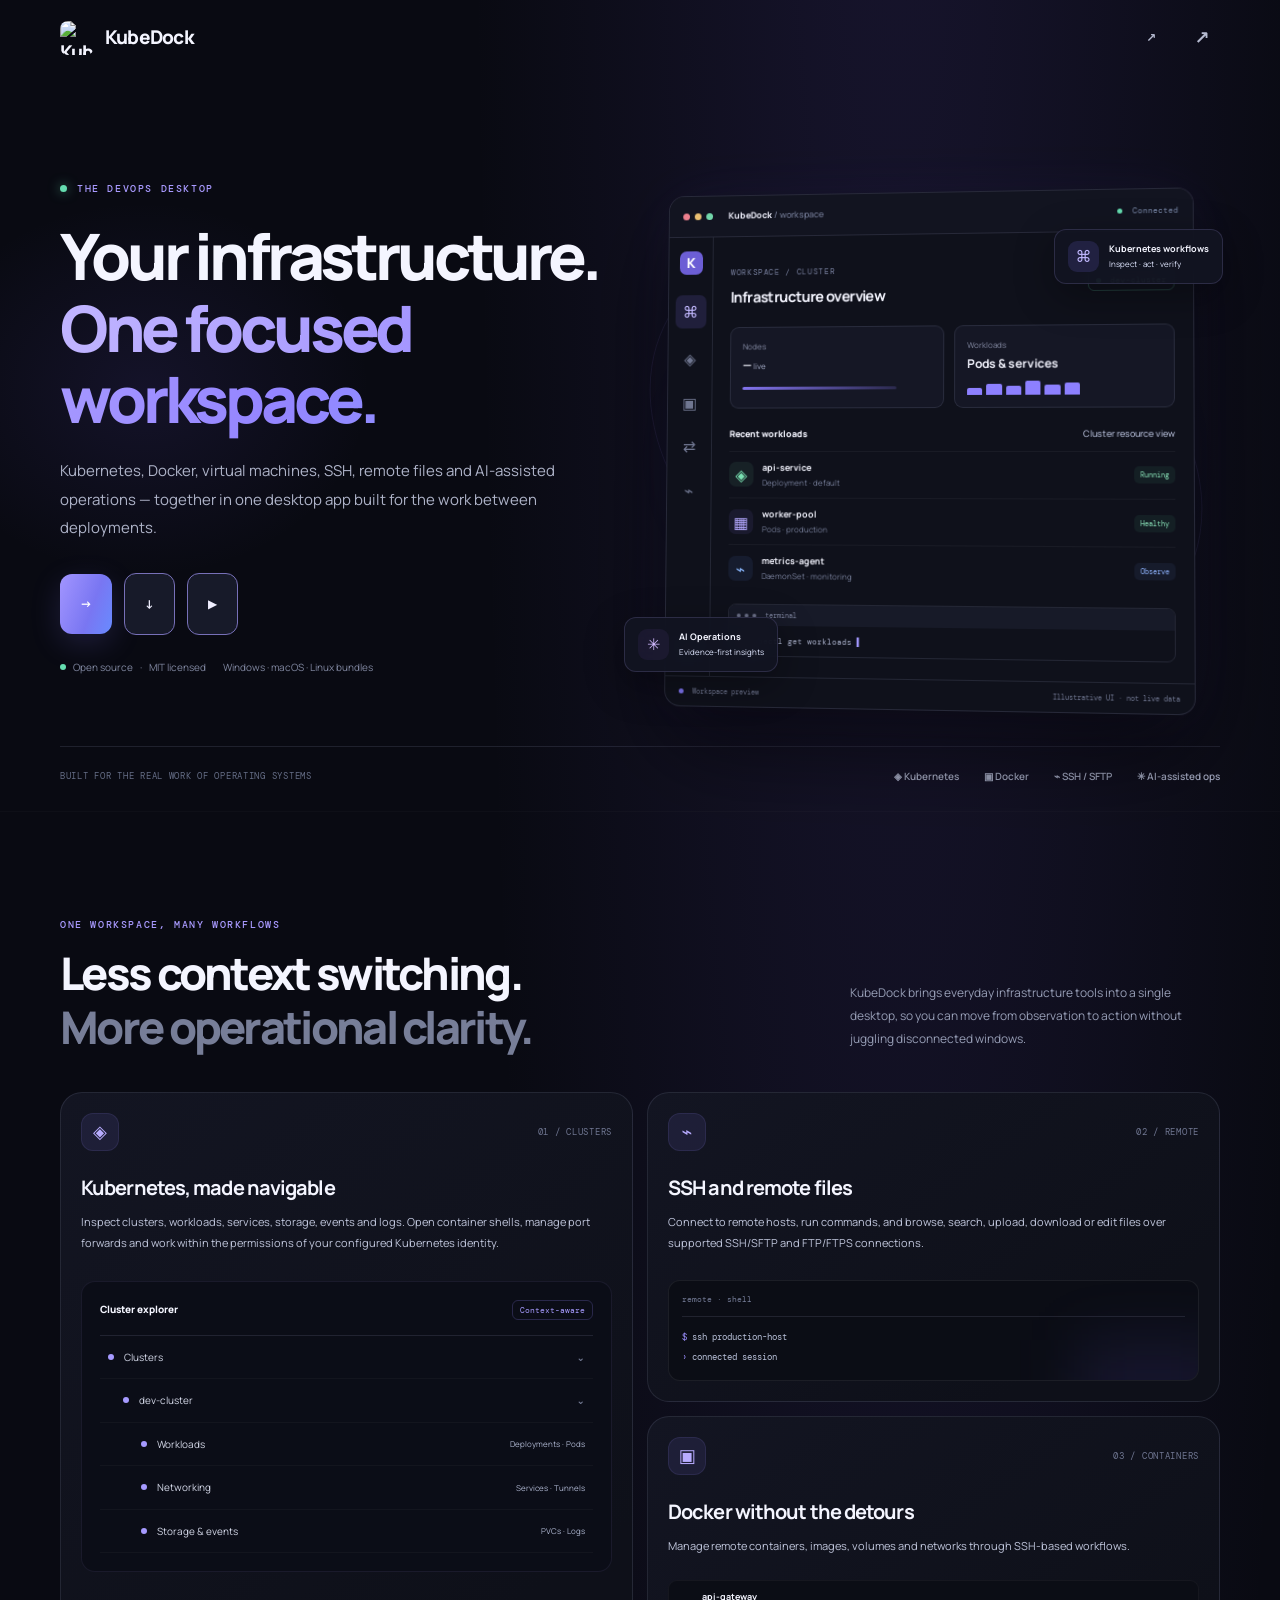
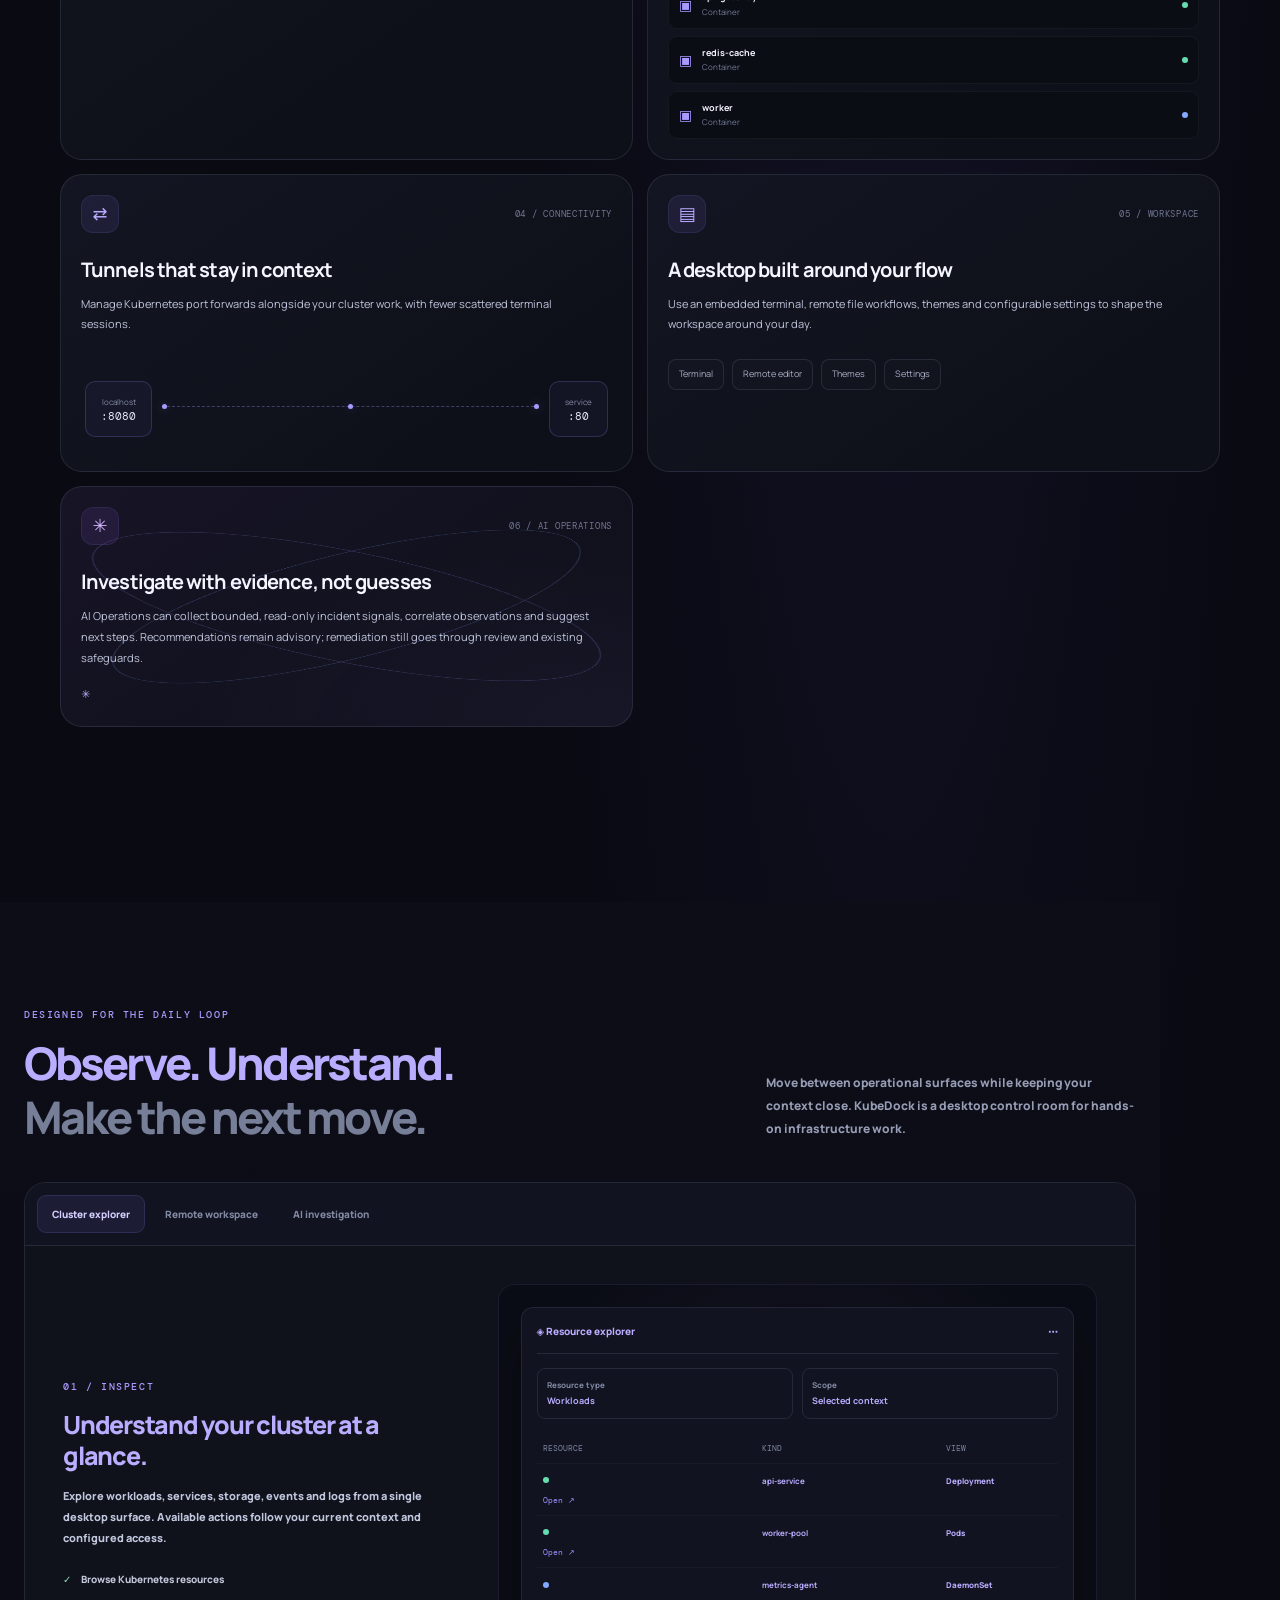
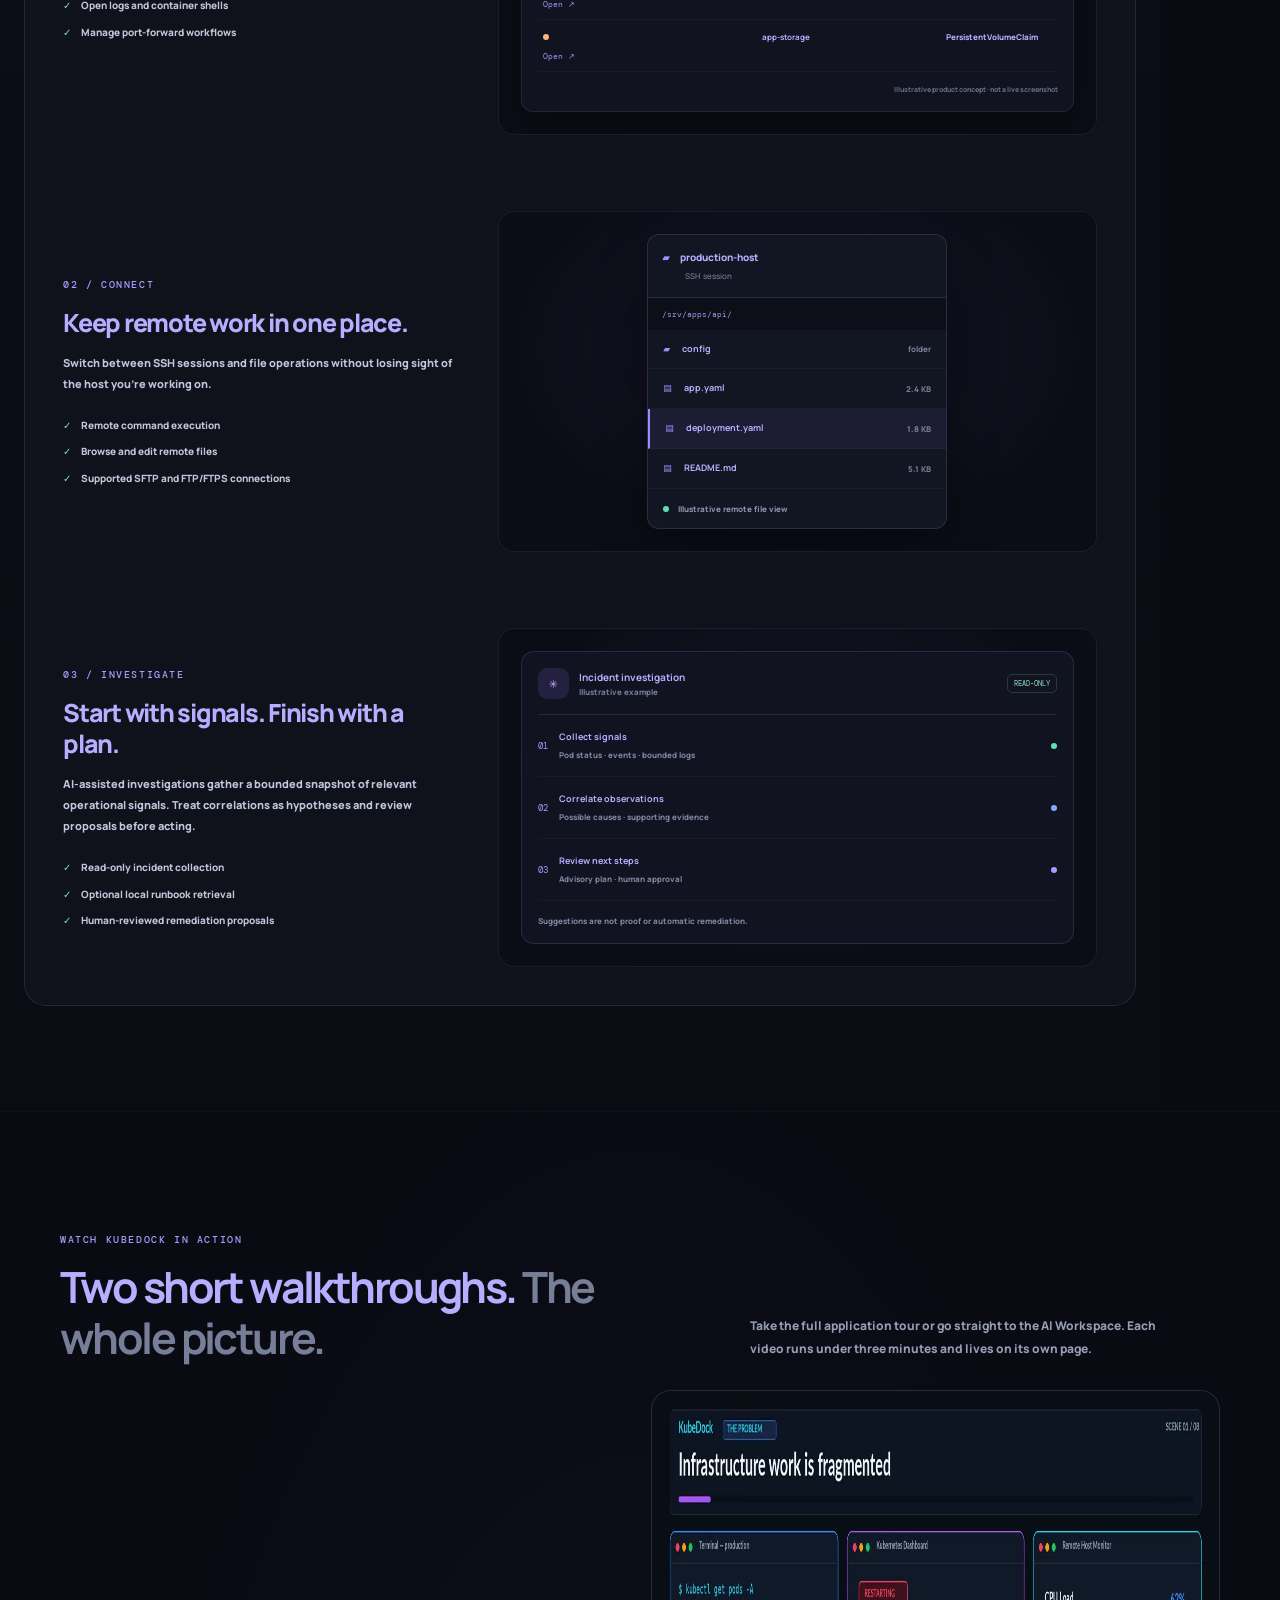
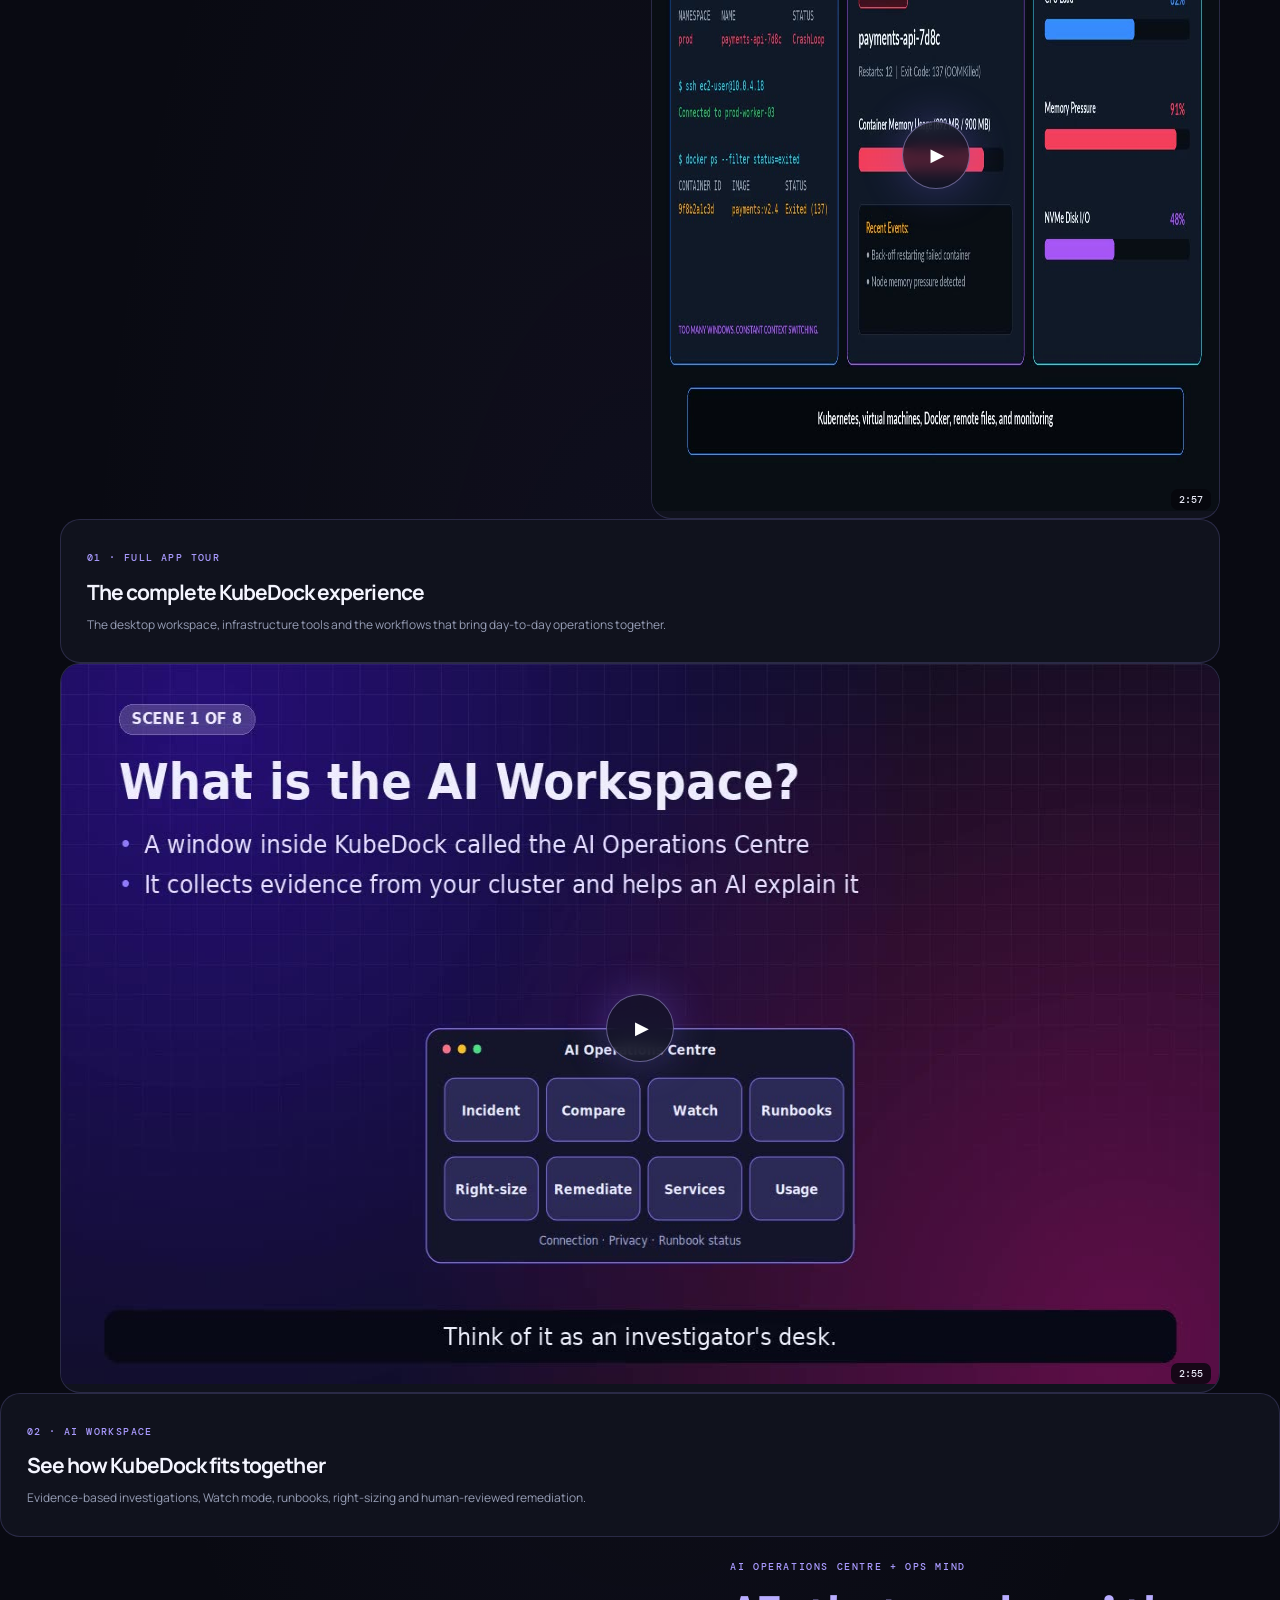
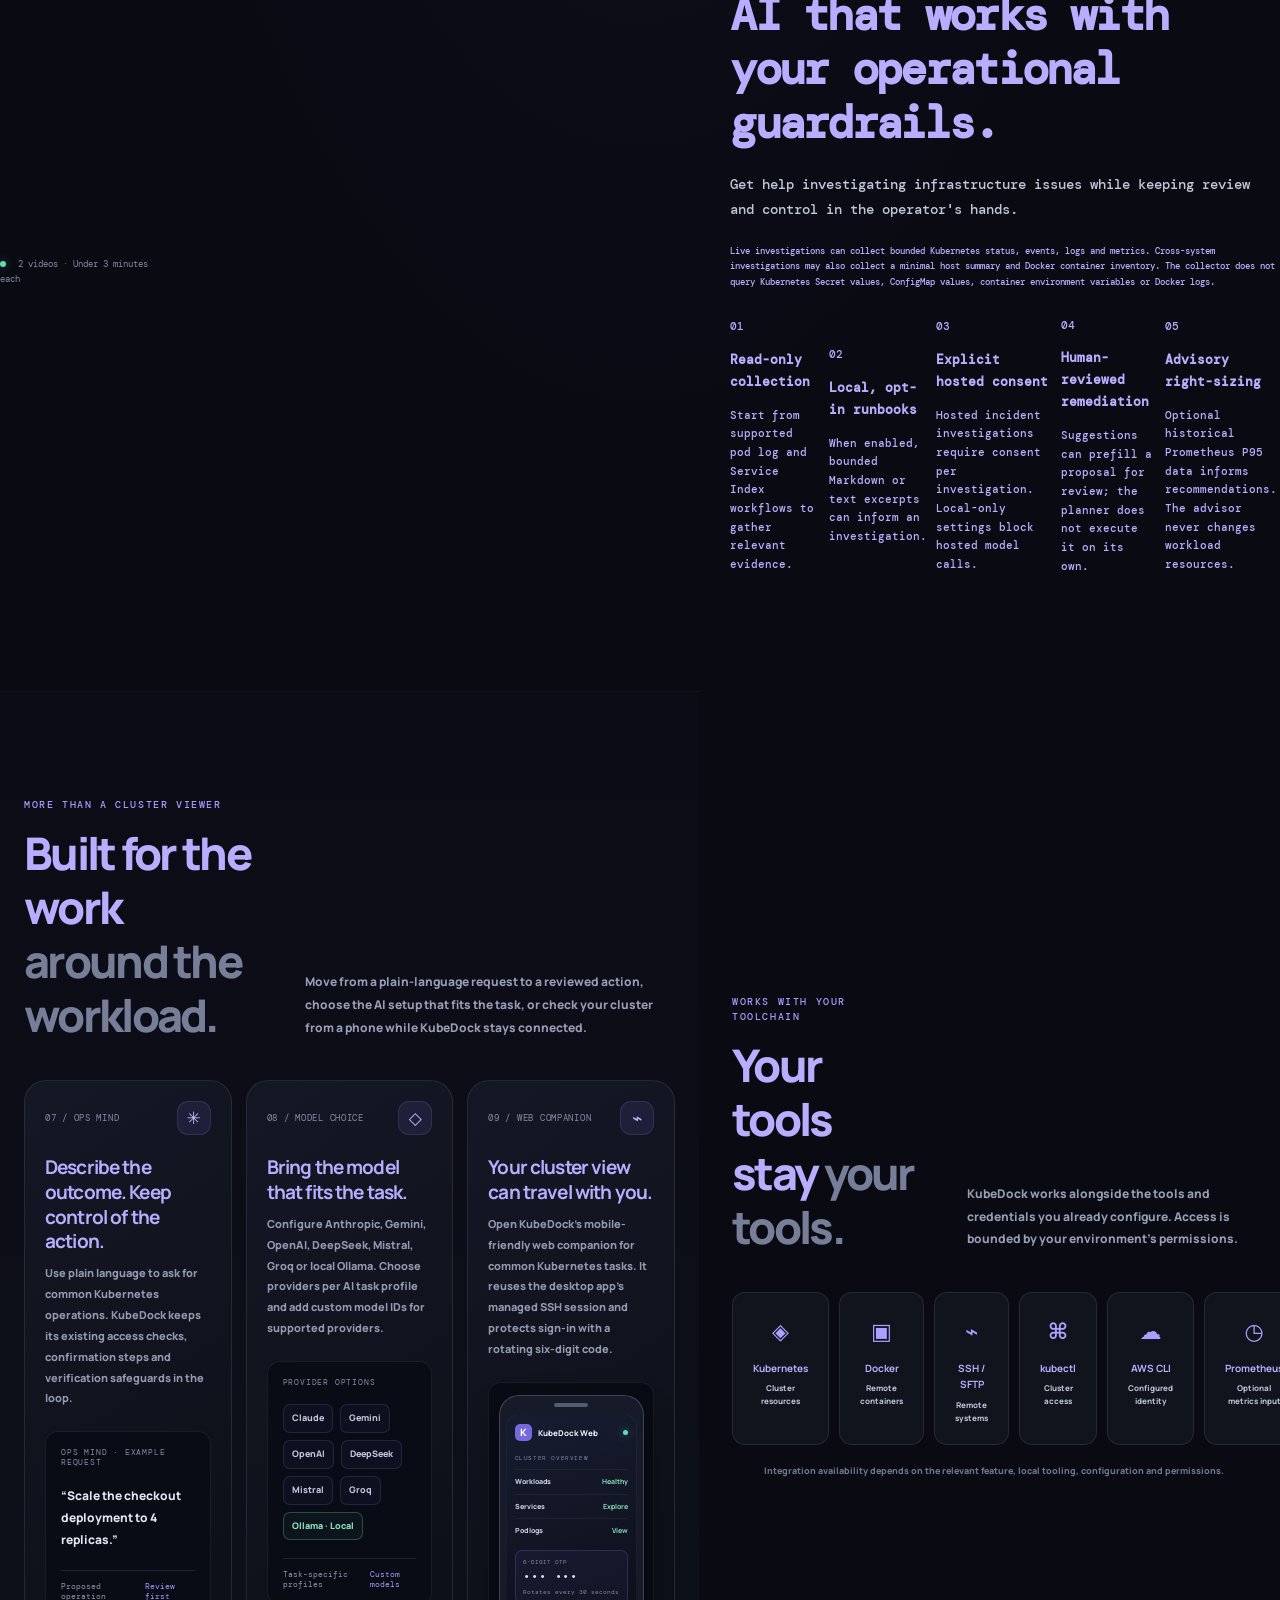
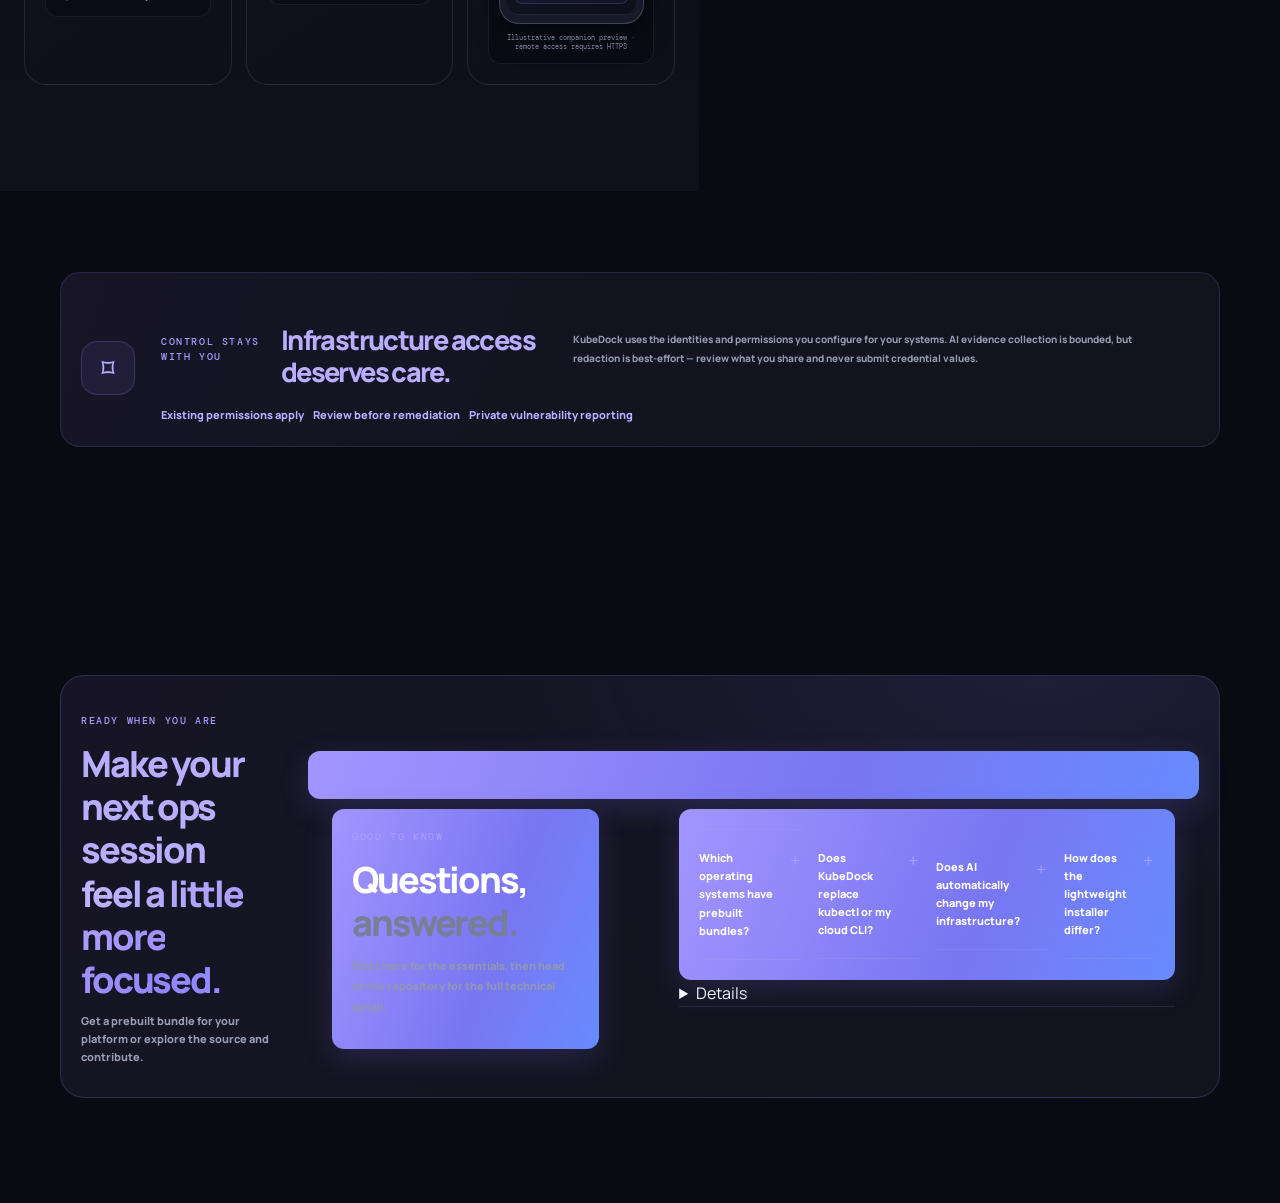
==== commit f14b17e6: "Fix remaining mobile accessibility audit findings" ====
--- a/index.html
+++ b/index.html
@@ -14,14 +14,14 @@
   <script defer src="assets/js/main.js"></script>
 </head>
 <body>
-  <a class="skip-link" href="#main">Skip to content</a>
+  <a class="skip-link" href="#main" aria-label="Skip to content >Skip to content</a>
   <header class="site-header" id="top">
     <nav class="nav wrap" aria-label="Main navigation">
       <a class="brand" href="#top" aria-label="KubeDock home"><img src="https://raw.githubusercontent.com/HareeshGT/KubeDock/main/KubeDock.ico" alt="KubeDock" class="brand-icon"><span>KubeDock</span></a>
       <button class="menu-toggle" type="button" aria-expanded="false" aria-controls="nav-links" aria-label="Open navigation menu" title="Open navigation menu"><span></span><span></span></button>
       <div class="nav-links" id="nav-links">
-        <a href="#features">Features</a><a href="#showcase">Explore</a><a href="videos/">Videos</a><a href="#ai">AI Ops</a><a href="#security">Security</a><a href="#faq">FAQ</a>
-        <a class="nav-download" href="downloads/">Downloads <span aria-hidden="true">↗</span></a>
+        <a href="#features" aria-label="Features >Features</a><a href="#showcase" aria-label="Explore >Explore</a><a href="videos/" aria-label="Videos >Videos</a><a href="#ai" aria-label="AI Ops >AI Ops</a><a href="#security" aria-label="Security >Security</a><a href="#faq" aria-label="FAQ >FAQ</a>
+        <a class="nav-download" href="downloads/" aria-label="Downloads >Downloads <span aria-hidden="true">↗</span></a>
         <a class="icon-link" href="https://github.com/HareeshGT/KubeDock" target="_blank" rel="noopener noreferrer" aria-label="KubeDock on GitHub">↗</a>
       </div>
     </nav>
@@ -32,8 +32,8 @@
         <div class="eyebrow"><span class="pulse"></span> THE DEVOPS DESKTOP</div>
         <h1>Your infrastructure.<br><span class="gradient-text">One focused workspace.</span></h1>
         <p class="hero-lede">Kubernetes, Docker, virtual machines, SSH, remote files and AI-assisted operations — together in one desktop app built for the work between deployments.</p>
-        <div class="hero-actions"><a class="button button-primary" href="downloads/">Get KubeDock <span aria-hidden="true">→</span></a><a class="button button-quiet" href="#features">Explore capabilities <span aria-hidden="true">↓</span></a><a class="button button-quiet" href="videos/">Watch the videos <span aria-hidden="true">▶</span></a></div>
-        <div class="hero-meta"><span><i class="status-dot"></i> Open source</span><span>MIT licensed</span><span>Windows · macOS · Linux bundles</span></div>
+        <div class="hero-actions"><a class="button button-primary" href="downloads/" aria-label="Get KubeDock >Get KubeDock <span aria-hidden="true">→</span></a><a class="button button-quiet" href="#features" aria-label="Explore capabilities >Explore capabilities <span aria-hidden="true">↓</span></a><a class="button button-quiet" href="videos/" aria-label="Watch the videos >Watch the videos <span aria-hidden="true">▶</span></a></div>
+        <div class="hero-meta"><span class="open-source-meta"><i class="status-dot" aria-hidden="true"></i> Open source <span aria-hidden="true">·</span> MIT licensed</span><span>Windows · macOS · Linux bundles</span></div>
       </div>
       <div class="hero-visual reveal" aria-label="Illustrative KubeDock workspace preview">
         <div class="orbit orbit-one"></div><div class="orbit orbit-two"></div>
@@ -66,7 +66,7 @@
         <article class="feature-card reveal"><div class="feature-top"><span class="feature-icon">▣</span><span class="feature-index">03 / CONTAINERS</span></div><h3>Docker without the detours</h3><p>Manage remote containers, images, volumes and networks through SSH-based workflows.</p><div class="container-stack"><div><span class="stack-icon">▣</span><span><b>api-gateway</b><small>Container</small></span><i class="green-dot"></i></div><div><span class="stack-icon">▣</span><span><b>redis-cache</b><small>Container</small></span><i class="green-dot"></i></div><div><span class="stack-icon">▣</span><span><b>worker</b><small>Container</small></span><i class="blue-dot"></i></div></div></article>
         <article class="feature-card reveal"><div class="feature-top"><span class="feature-icon">⇄</span><span class="feature-index">04 / CONNECTIVITY</span></div><h3>Tunnels that stay in context</h3><p>Manage Kubernetes port forwards alongside your cluster work, with fewer scattered terminal sessions.</p><div class="tunnel-visual"><span class="port-box">localhost<br><b>:8080</b></span><div class="tunnel-track"><i></i><i></i><i></i></div><span class="port-box">service<br><b>:80</b></span></div></article>
         <article class="feature-card reveal"><div class="feature-top"><span class="feature-icon">▤</span><span class="feature-index">05 / WORKSPACE</span></div><h3>A desktop built around your flow</h3><p>Use an embedded terminal, remote file workflows, themes and configurable settings to shape the workspace around your day.</p><div class="workspace-pills"><span>Terminal</span><span>Remote editor</span><span>Themes</span><span>Settings</span></div></article>
-        <article class="feature-card feature-ai reveal" id="ai"><div class="feature-top"><span class="feature-icon ai-icon">✳</span><span class="feature-index">06 / AI OPERATIONS</span></div><h3>Investigate with evidence, not guesses</h3><p>AI Operations can collect bounded, read-only incident signals, correlate observations and suggest next steps. Recommendations remain advisory; remediation still goes through review and existing safeguards.</p><a class="text-link" href="#ai-details">Explore AI Operations <span>↗</span></a><div class="ai-orb"><div class="orb-ring ring-a"></div><div class="orb-ring ring-b"></div><span>✳</span></div></article>
+        <article class="feature-card feature-ai reveal" id="ai"><div class="feature-top"><span class="feature-icon ai-icon">✳</span><span class="feature-index">06 / AI OPERATIONS</span></div><h3>Investigate with evidence, not guesses</h3><p>AI Operations can collect bounded, read-only incident signals, correlate observations and suggest next steps. Recommendations remain advisory; remediation still goes through review and existing safeguards.</p><a class="text-link" href="#ai-details" aria-label="Explore AI Operations >Explore AI Operations <span>↗</span></a><div class="ai-orb"><div class="orb-ring ring-a"></div><div class="orb-ring ring-b"></div><span>✳</span></div></article>
       </div>
     </div></section>
 
@@ -89,20 +89,20 @@
           <p>Take the full application tour or go straight to the AI Workspace. Each video runs under three minutes and lives on its own page.</p>
         </div>
         <div class="teaser-grid">
-          <a class="teaser-card reveal" href="videos/#app-tour">
+          <a class="teaser-card reveal" href="videos/#app-tour" aria-label="Preview frame from the KubeDock full application tour 2:57 01 FULL APP TOUR The complete KubeDock experience The desktop workspace, infrastructure tools and the workflows that bring day-to-day operations together. >
             <div class="teaser-media"><img src="assets/img/poster-app-tour.jpg" alt="Preview frame from the KubeDock full application tour" width="1280" height="720" loading="lazy"><span class="teaser-play" aria-hidden="true">▶</span><span class="duration">2:57</span></div>
             <div class="teaser-body"><span class="playlist-kicker">01 · FULL APP TOUR</span><h3>The complete KubeDock experience</h3><p>The desktop workspace, infrastructure tools and the workflows that bring day-to-day operations together.</p></div>
           </a>
-          <a class="teaser-card reveal" href="videos/#ai-workspace">
+          <a class="teaser-card reveal" href="videos/#ai-workspace" aria-label="Preview frame from the KubeDock AI Workspace walkthrough 2:55 02 AI WORKSPACE See how KubeDock fits together Evidence-based investigations, Watch mode, runbooks, right-sizing and human-reviewed remediation. >
             <div class="teaser-media"><img src="assets/img/poster-ai-workspace.jpg" alt="Preview frame from the KubeDock AI Workspace walkthrough" width="1280" height="720" loading="lazy"><span class="teaser-play" aria-hidden="true">▶</span><span class="duration">2:55</span></div>
             <div class="teaser-body"><span class="playlist-kicker">02 · AI WORKSPACE</span><h3>See how KubeDock fits together</h3><p>Evidence-based investigations, Watch mode, runbooks, right-sizing and human-reviewed remediation.</p></div>
           </a>
         </div>
-        <div class="teaser-foot reveal"><span><i class="video-footnote-dot"></i> 2 videos · Under 3 minutes each</span><a href="videos/">Open the video library →</a></div>
+        <div class="teaser-foot reveal"><span><i class="video-footnote-dot"></i> 2 videos · Under 3 minutes each</span><a href="videos/" aria-label="Open the video library >Open the video library →</a></div>
       </div>
     </section>
 
-    <section class="section ai-detail-section" id="ai-details"><div class="wrap ai-detail-grid"><div class="ai-detail-copy reveal"><div class="eyebrow">AI OPERATIONS CENTRE + OPS MIND</div><h2>AI that works with your operational guardrails.</h2><p class="lead">Get help investigating infrastructure issues while keeping review and control in the operator's hands.</p><p>Live investigations can collect bounded Kubernetes status, events, logs and metrics. Cross-system investigations may also collect a minimal host summary and Docker container inventory. The collector does not query Kubernetes Secret values, ConfigMap values, container environment variables or Docker logs.</p><a class="text-link" href="https://github.com/HareeshGT/KubeDock#ai-operations" target="_blank" rel="noopener noreferrer">Read the verified AI operations guide ↗</a></div><div class="ai-detail-list reveal"><article><span>01</span><div><h3>Read-only collection</h3><p>Start from supported pod log and Service Index workflows to gather relevant evidence.</p></div></article><article><span>02</span><div><h3>Local, opt-in runbooks</h3><p>When enabled, bounded Markdown or text excerpts can inform an investigation.</p></div></article><article><span>03</span><div><h3>Explicit hosted consent</h3><p>Hosted incident investigations require consent per investigation. Local-only settings block hosted model calls.</p></div></article><article><span>04</span><div><h3>Human-reviewed remediation</h3><p>Suggestions can prefill a proposal for review; the planner does not execute it on its own.</p></div></article><article><span>05</span><div><h3>Advisory right-sizing</h3><p>Optional historical Prometheus P95 data informs recommendations. The advisor never changes workload resources.</p></div></article></div></div></section>
+    <section class="section ai-detail-section" id="ai-details"><div class="wrap ai-detail-grid"><div class="ai-detail-copy reveal"><div class="eyebrow">AI OPERATIONS CENTRE + OPS MIND</div><h2>AI that works with your operational guardrails.</h2><p class="lead">Get help investigating infrastructure issues while keeping review and control in the operator's hands.</p><p>Live investigations can collect bounded Kubernetes status, events, logs and metrics. Cross-system investigations may also collect a minimal host summary and Docker container inventory. The collector does not query Kubernetes Secret values, ConfigMap values, container environment variables or Docker logs.</p><a class="text-link" href="https://github.com/HareeshGT/KubeDock#ai-operations" target="_blank" rel="noopener noreferrer" aria-label="Read the verified AI operations guide >Read the verified AI operations guide ↗</a></div><div class="ai-detail-list reveal"><article><span>01</span><div><h3>Read-only collection</h3><p>Start from supported pod log and Service Index workflows to gather relevant evidence.</p></div></article><article><span>02</span><div><h3>Local, opt-in runbooks</h3><p>When enabled, bounded Markdown or text excerpts can inform an investigation.</p></div></article><article><span>03</span><div><h3>Explicit hosted consent</h3><p>Hosted incident investigations require consent per investigation. Local-only settings block hosted model calls.</p></div></article><article><span>04</span><div><h3>Human-reviewed remediation</h3><p>Suggestions can prefill a proposal for review; the planner does not execute it on its own.</p></div></article><article><span>05</span><div><h3>Advisory right-sizing</h3><p>Optional historical Prometheus P95 data informs recommendations. The advisor never changes workload resources.</p></div></article></div></div></section>
 
 
     <section class="section workflow-section" id="more-workflows">
@@ -157,21 +157,21 @@
 
     <section class="section integrations-section"><div class="wrap"><div class="section-head reveal"><div><div class="eyebrow">WORKS WITH YOUR TOOLCHAIN</div><h2>Your tools stay <span class="muted">your tools.</span></h2></div><p>KubeDock works alongside the tools and credentials you already configure. Access is bounded by your environment's permissions.</p></div><div class="integration-rail reveal"><div><span class="integration-symbol">◈</span><b>Kubernetes</b><small>Cluster resources</small></div><div><span class="integration-symbol">▣</span><b>Docker</b><small>Remote containers</small></div><div><span class="integration-symbol">⌁</span><b>SSH / SFTP</b><small>Remote systems</small></div><div><span class="integration-symbol">⌘</span><b>kubectl</b><small>Cluster access</small></div><div><span class="integration-symbol">☁</span><b>AWS CLI</b><small>Configured identity</small></div><div><span class="integration-symbol">◷</span><b>Prometheus</b><small>Optional metrics input</small></div></div><p class="integration-note">Integration availability depends on the relevant feature, local tooling, configuration and permissions.</p></div></section>
 
-    <section class="section security-section" id="security"><div class="wrap security-panel reveal"><div class="security-symbol">⌑</div><div><div class="eyebrow">CONTROL STAYS WITH YOU</div><h2>Infrastructure access deserves care.</h2><p>KubeDock uses the identities and permissions you configure for your systems. AI evidence collection is bounded, but redaction is best-effort — review what you share and never submit credential values.</p><a class="text-link" href="https://github.com/HareeshGT/KubeDock/blob/main/SECURITY.md" target="_blank" rel="noopener noreferrer">Read the security policy ↗</a></div><div class="security-points"><span><i></i> Existing permissions apply</span><span><i></i> Review before remediation</span><span><i></i> Private vulnerability reporting</span></div></div></section>
+    <section class="section security-section" id="security"><div class="wrap security-panel reveal"><div class="security-symbol">⌑</div><div><div class="eyebrow">CONTROL STAYS WITH YOU</div><h2>Infrastructure access deserves care.</h2><p>KubeDock uses the identities and permissions you configure for your systems. AI evidence collection is bounded, but redaction is best-effort — review what you share and never submit credential values.</p><a class="text-link" href="https://github.com/HareeshGT/KubeDock/blob/main/SECURITY.md" target="_blank" rel="noopener noreferrer" aria-label="Read the security policy >Read the security policy ↗</a></div><div class="security-points"><span><i></i> Existing permissions apply</span><span><i></i> Review before remediation</span><span><i></i> Private vulnerability reporting</span></div></div></section>
 
-    <section class="section getting-started"><div class="wrap start-panel reveal"><div><div class="eyebrow">READY WHEN YOU ARE</div><h2>Make your next ops session<br><span class="gradient-text">feel a little more focused.</span></h2><p>Get a prebuilt bundle for your platform or explore the source and contribute.</p></div><div class="start-actions"><a class="button button-primary" href="downloads/">Browse downloads <span>→</span></a><a class="button button-outline" href="https://github.com/HareeshGT/KubeDock" target="_blank" rel="noopener noreferrer">View source on GitHub ↗</a><small>Open source · MIT license</small></div></div></section>
+    <section class="section getting-started"><div class="wrap start-panel reveal"><div><div class="eyebrow">READY WHEN YOU ARE</div><h2>Make your next ops session<br><span class="gradient-text">feel a little more focused.</span></h2><p>Get a prebuilt bundle for your platform or explore the source and contribute.</p></div><div class="start-actions"><a class="button button-primary" href="downloads/" aria-label="Browse downloads >Browse downloads <span>→</span></a><a class="button button-outline" href="https://github.com/HareeshGT/KubeDock" target="_blank" rel="noopener noreferrer" aria-label="View source on GitHub >View source on GitHub ↗</a><small>Open source · MIT license</small></div></div></section>
 
     <section class="section faq-section" id="faq"><div class="wrap faq-layout"><div class="faq-intro reveal"><div class="eyebrow">GOOD TO KNOW</div><h2>Questions, <span class="muted">answered.</span></h2><p>Start here for the essentials, then head to the repository for the full technical detail.</p></div><div class="faq-list reveal">
       <details><summary>Which operating systems have prebuilt bundles?</summary><p>The current Fast Installer release provides bundles for Linux x86-64, macOS Apple Silicon and Intel, and Windows x86-64. Check the release page for the latest available assets.</p></details>
       <details><summary>Does KubeDock replace kubectl or my cloud CLI?</summary><p>No. KubeDock is a desktop workspace that works with your configured tooling, identities and permissions. It does not grant access you do not already have.</p></details>
       <details><summary>Does AI automatically change my infrastructure?</summary><p>AI investigations and right-sizing recommendations are advisory. Remediation proposals require review, and the planner does not submit or execute the operation itself.</p></details>
       <details><summary>How does the lightweight installer differ?</summary><p>The Fast Installer bundles omit optional Qwen3-TTS/PyTorch and Qt WebEngine/Chromium components to reduce installation size. Some optional capabilities may therefore be unavailable in those bundles.</p></details>
-      <details><summary>Where can I find all versions?</summary><p>Visit the <a href="downloads/">Downloads page</a> to load public GitHub Releases, inspect available assets and open the original release notes.</p></details>
+      <details><summary>Where can I find all versions?</summary><p>Visit the <a href="downloads/" aria-label="Downloads page >Downloads page</a> to load public GitHub Releases, inspect available assets and open the original release notes.</p></details>
 
       <details><summary>Can I use KubeDock from a phone?</summary><p>Yes. KubeDock includes a mobile-friendly web companion that reuses the desktop app’s active SSH session. The desktop app must remain running; remote access requires HTTPS and sign-in uses a rotating six-digit TOTP.</p></details>
       <details><summary>Which AI providers and models can I configure?</summary><p>KubeDock supports Anthropic, Google Gemini, OpenAI, DeepSeek, Mistral, Groq and local Ollama. You can choose providers for separate task profiles and add custom model IDs where supported.</p></details>
-      <details><summary>How do I report a security vulnerability?</summary><p>Please report suspected vulnerabilities privately through the <a href="https://github.com/HareeshGT/KubeDock/security/advisories/new" target="_blank" rel="noopener noreferrer">GitHub security advisory form</a>, not through public issues.</p></details>
+      <details><summary>How do I report a security vulnerability?</summary><p>Please report suspected vulnerabilities privately through the <a href="https://github.com/HareeshGT/KubeDock/security/advisories/new" target="_blank" rel="noopener noreferrer" aria-label="GitHub security advisory form >GitHub security advisory form</a>, not through public issues.</p></details>
     </div></div></section>
   </main>
-  <footer class="site-footer"><div class="wrap footer-top"><a class="brand" href="#top" aria-label="KubeDock home"><img src="https://raw.githubusercontent.com/HareeshGT/KubeDock/main/KubeDock.ico" alt="" class="brand-icon"><span>KubeDock</span></a><p>One desktop workspace for cloud, Kubernetes and infrastructure operations.</p><div class="footer-links"><a href="#features">Features</a><a href="#more-workflows">More workflows</a><a href="videos/">Videos</a><a href="#ai-details">AI Operations</a><a href="downloads/">Downloads</a><a href="https://github.com/HareeshGT/KubeDock/blob/main/README.md">Documentation</a><a href="https://github.com/HareeshGT/KubeDock/releases">Changelog</a><a href="https://github.com/HareeshGT/KubeDock/security">Security</a><a href="https://github.com/HareeshGT/KubeDock/issues">Report an issue</a></div></div><div class="wrap footer-bottom"><span>© <span id="year"></span> KubeDock · MIT License</span><span>Made for the people who keep systems running.</span><a href="#top">Back to top ↑</a></div></footer>
+  <footer class="site-footer"><div class="wrap footer-top"><a class="brand" href="#top" aria-label="KubeDock home"><img src="https://raw.githubusercontent.com/HareeshGT/KubeDock/main/KubeDock.ico" alt="" class="brand-icon"><span>KubeDock</span></a><p>One desktop workspace for cloud, Kubernetes and infrastructure operations.</p><div class="footer-links"><a href="#features" aria-label="Features >Features</a><a href="#more-workflows" aria-label="More workflows >More workflows</a><a href="videos/" aria-label="Videos >Videos</a><a href="#ai-details" aria-label="AI Operations >AI Operations</a><a href="downloads/" aria-label="Downloads >Downloads</a><a href="https://github.com/HareeshGT/KubeDock/blob/main/README.md" aria-label="Documentation >Documentation</a><a href="https://github.com/HareeshGT/KubeDock/releases" aria-label="Changelog >Changelog</a><a href="https://github.com/HareeshGT/KubeDock/security" aria-label="Security >Security</a><a href="https://github.com/HareeshGT/KubeDock/issues" aria-label="Report an issue >Report an issue</a></div></div><div class="wrap footer-bottom"><span>© <span id="year"></span> KubeDock · MIT License</span><span>Made for the people who keep systems running.</span><a href="#top" aria-label="Back to top >Back to top ↑</a></div></footer>
 </body></html>
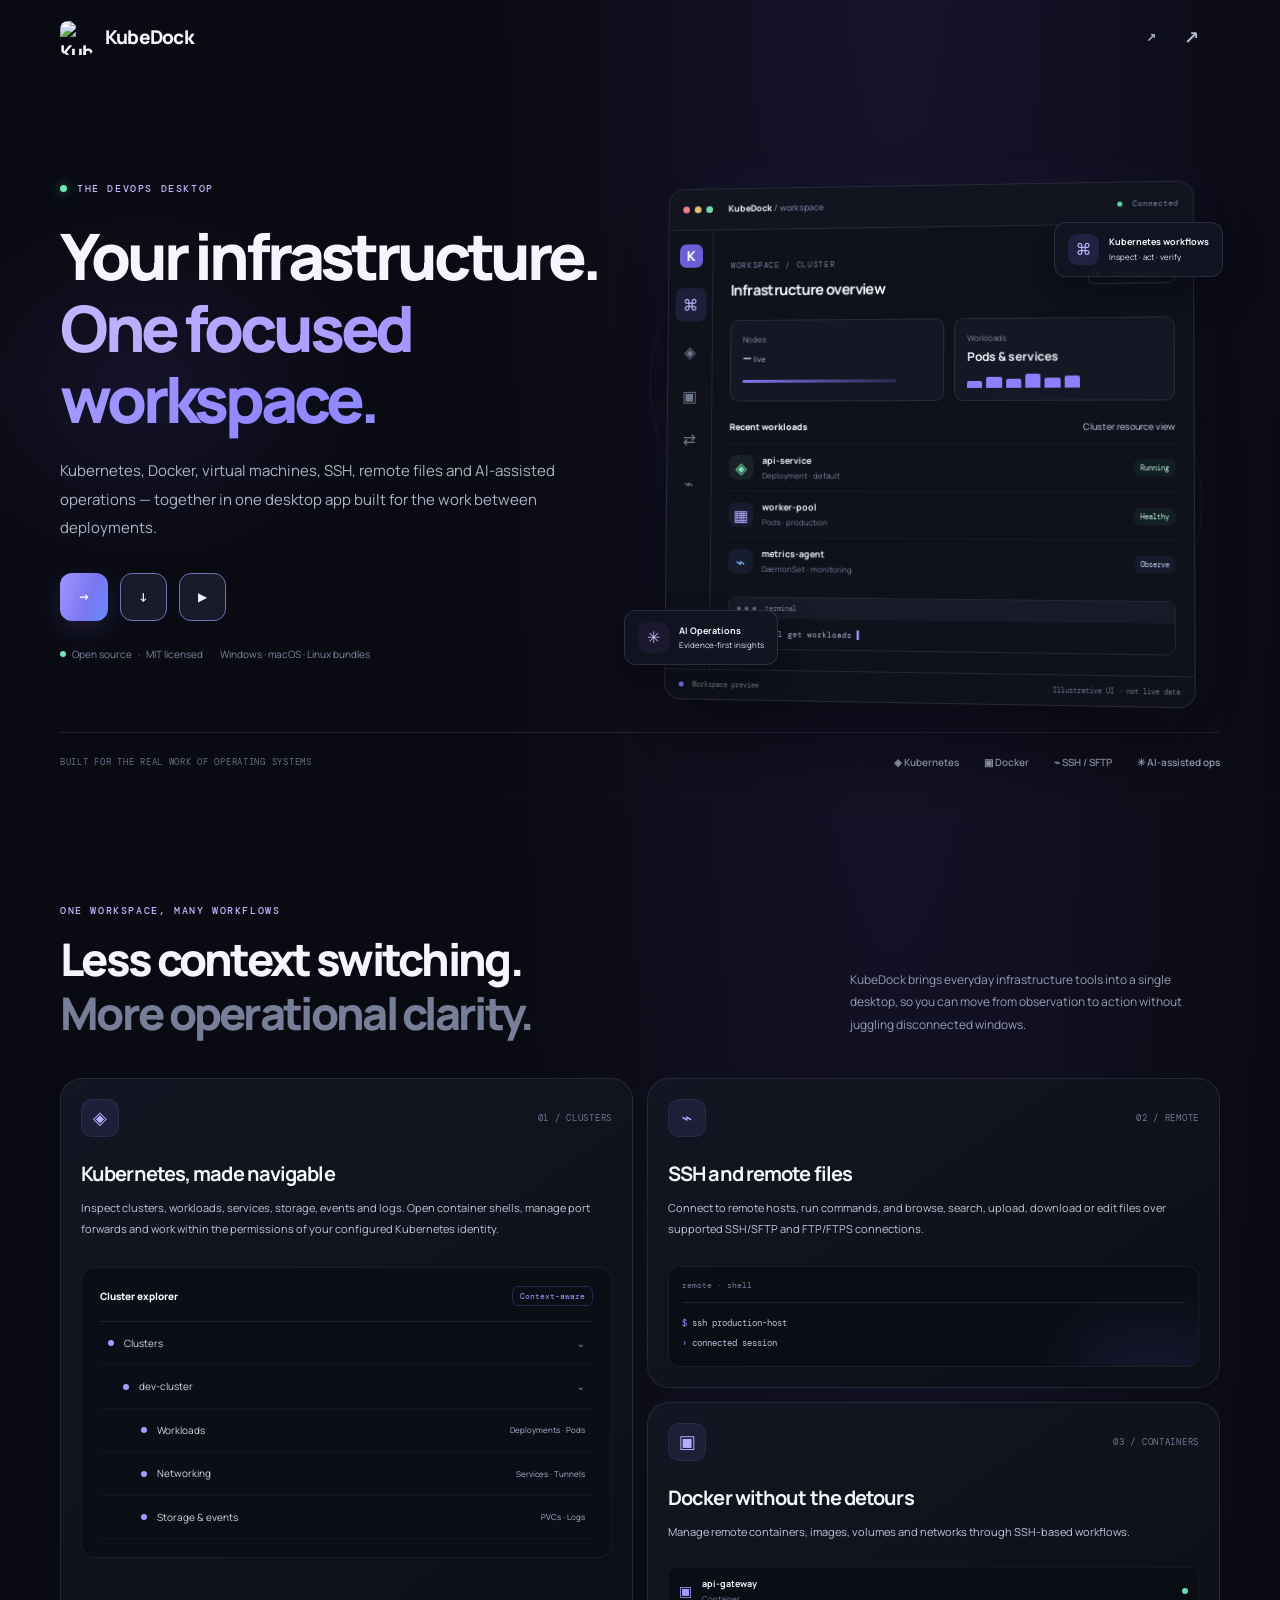
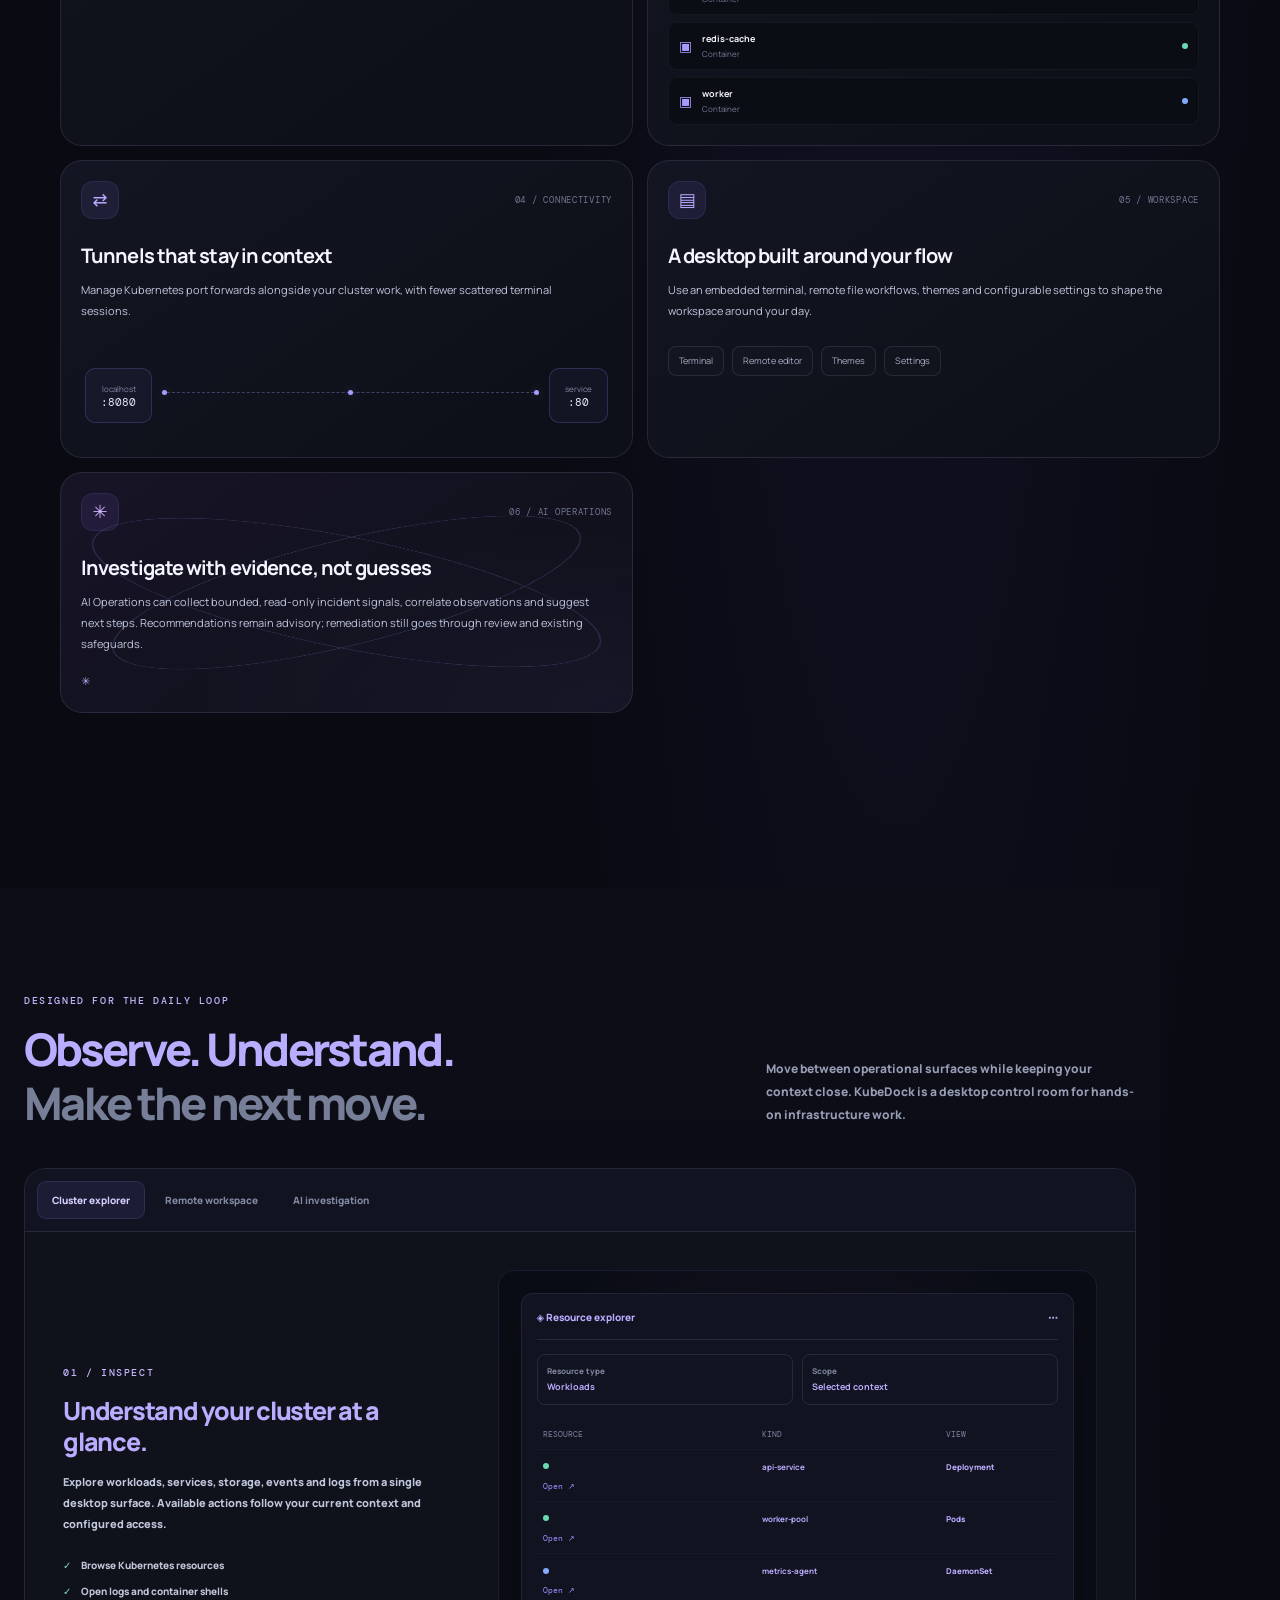
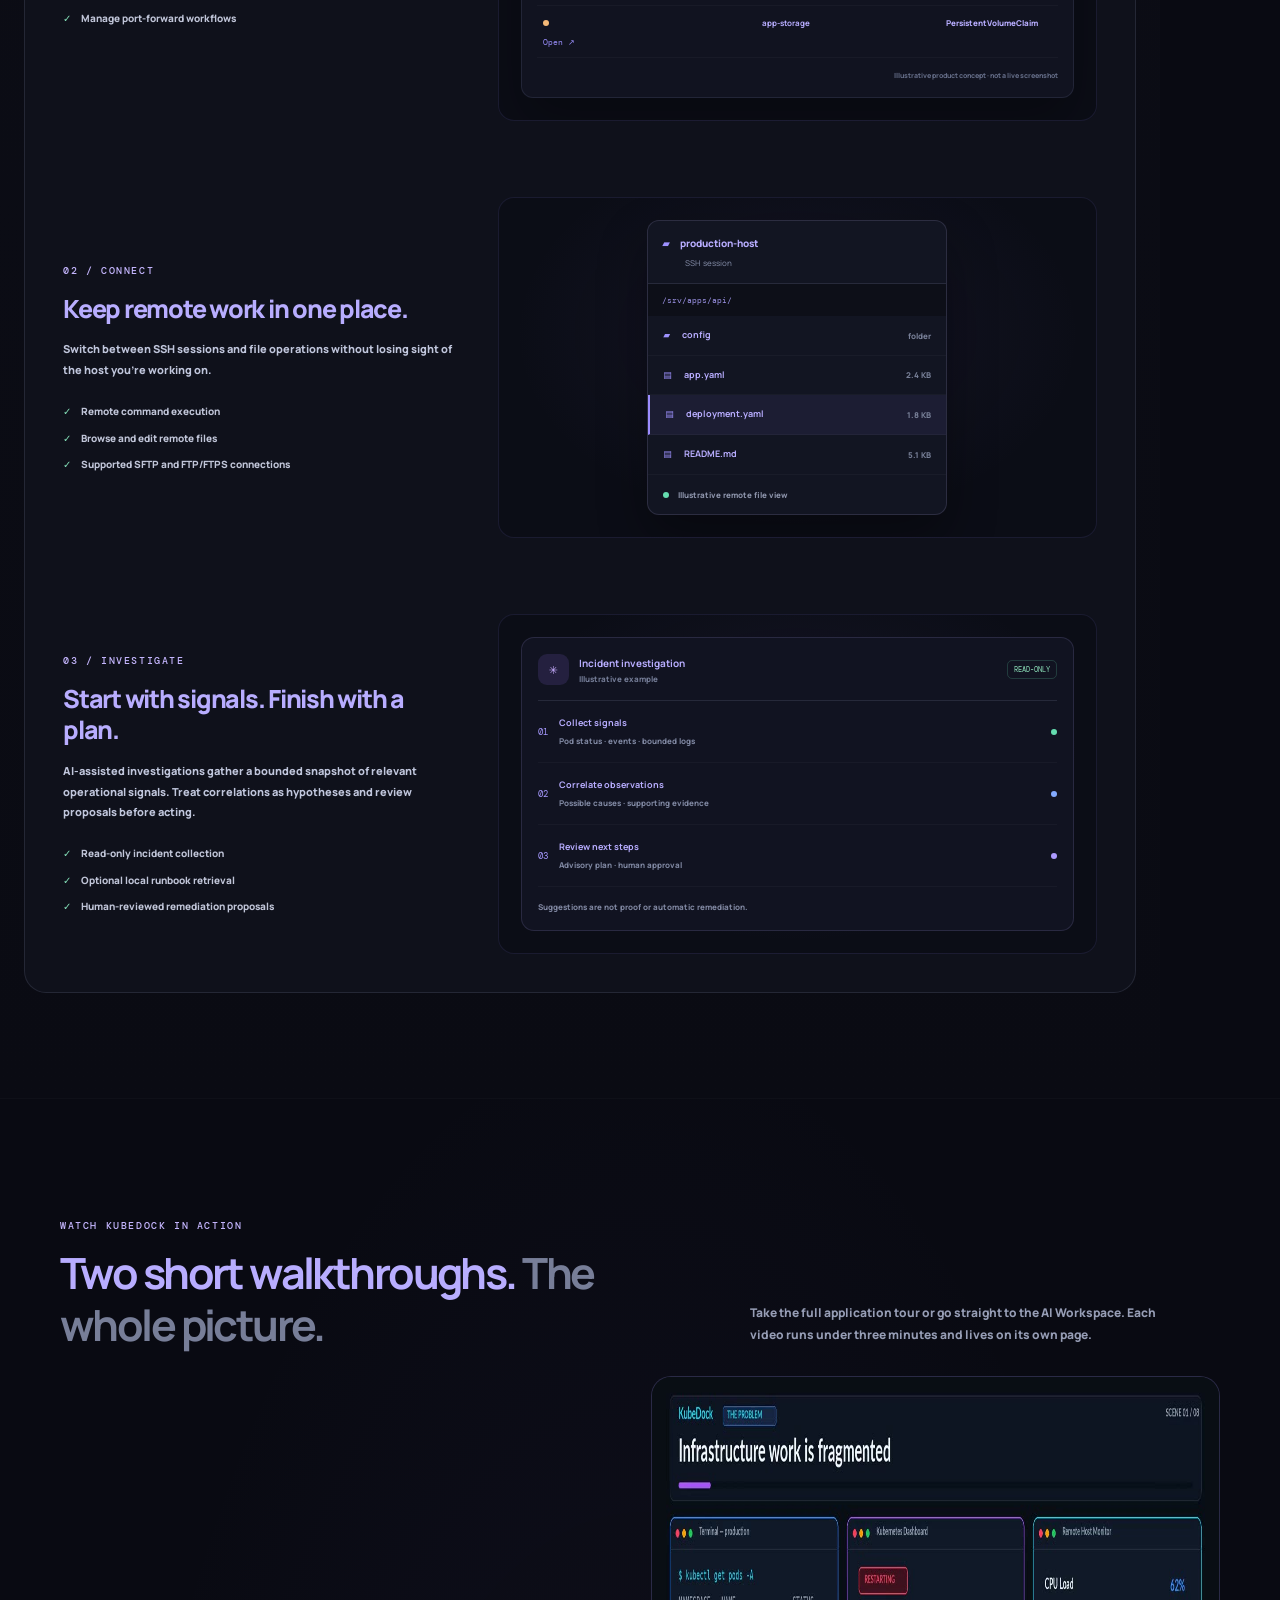
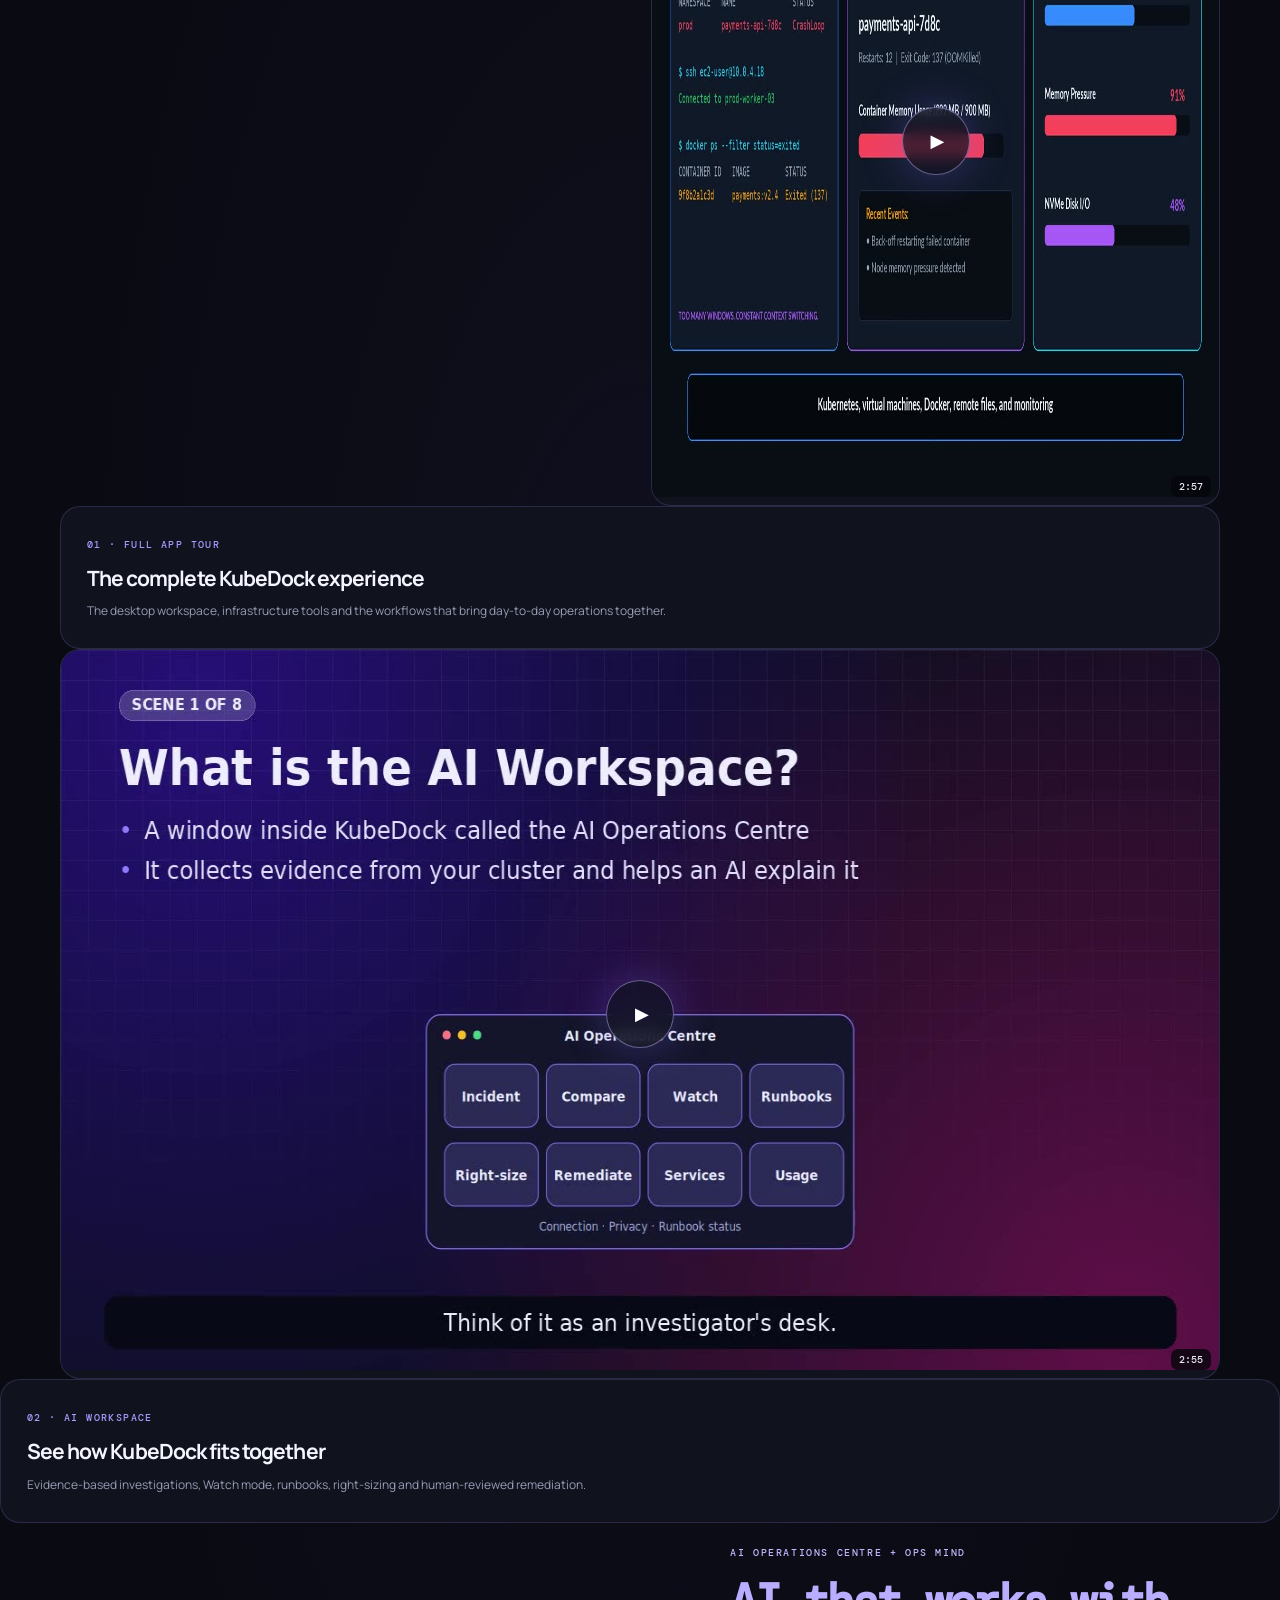
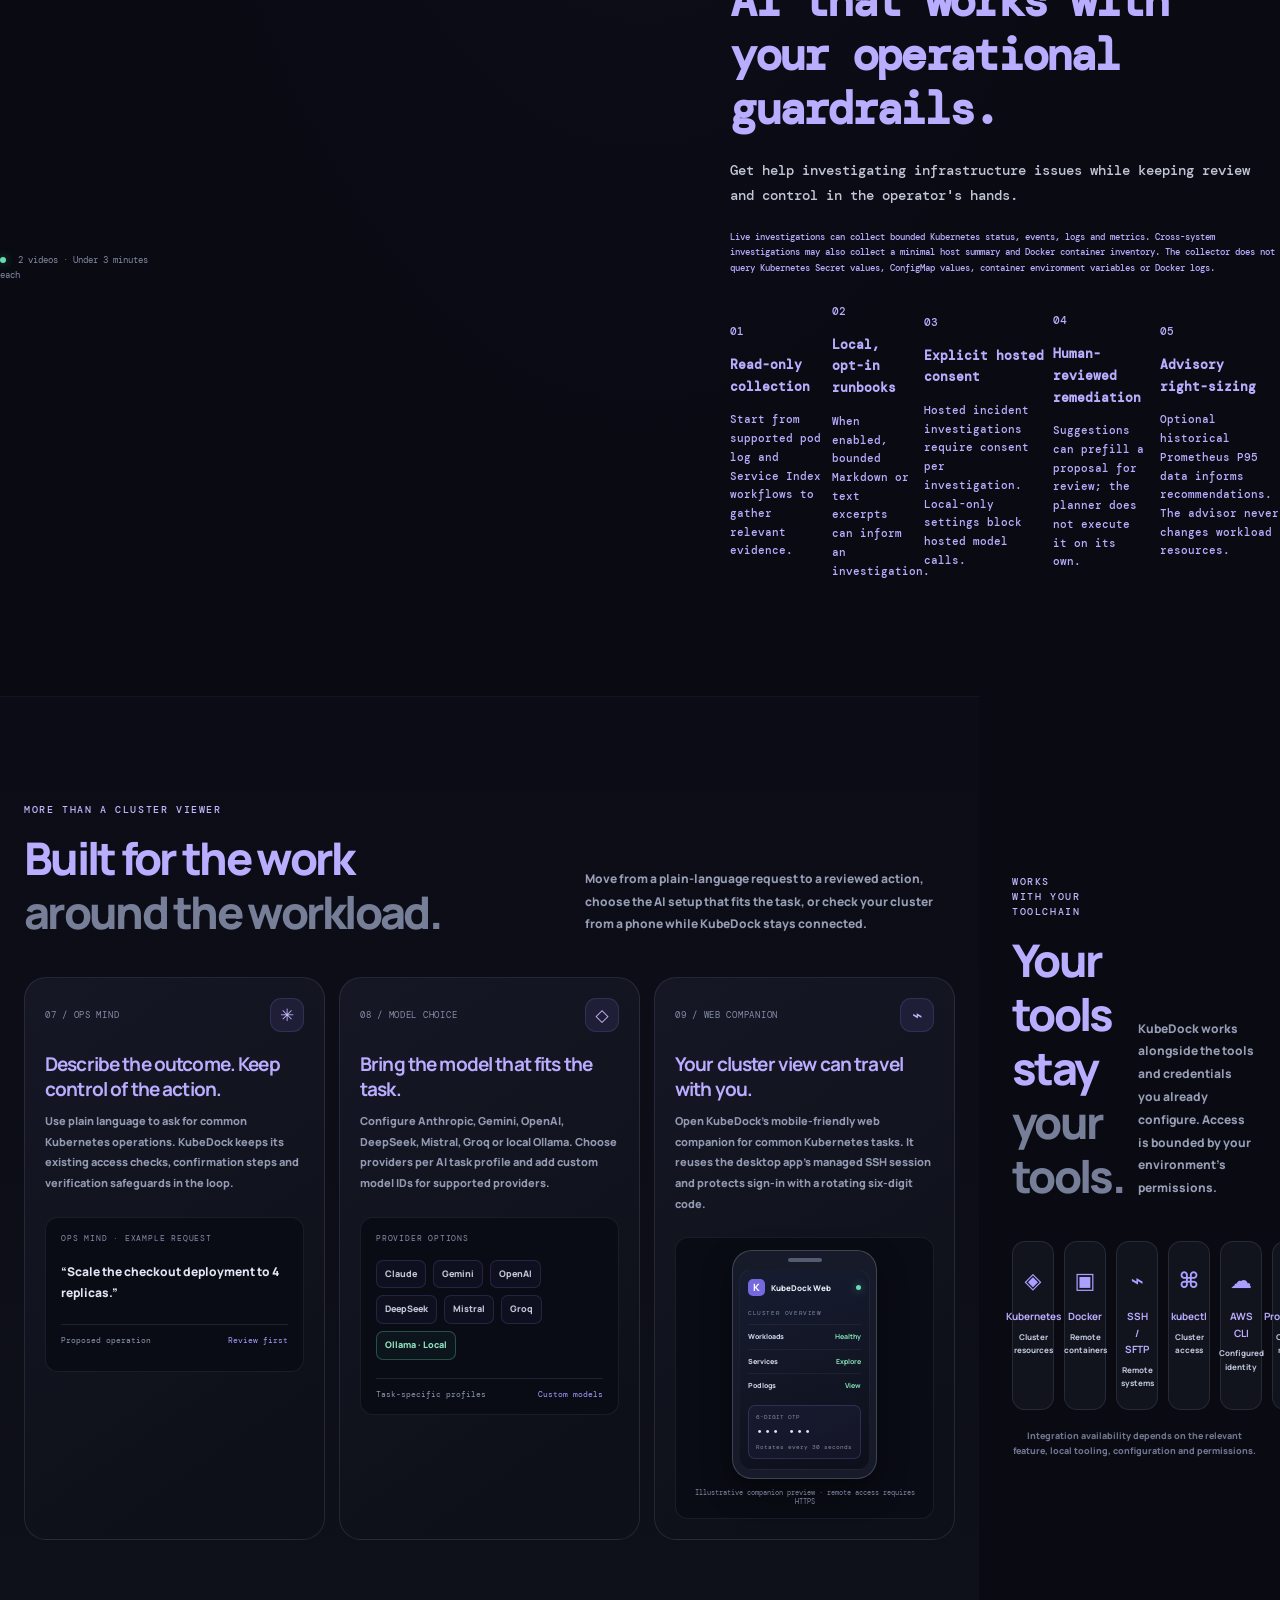
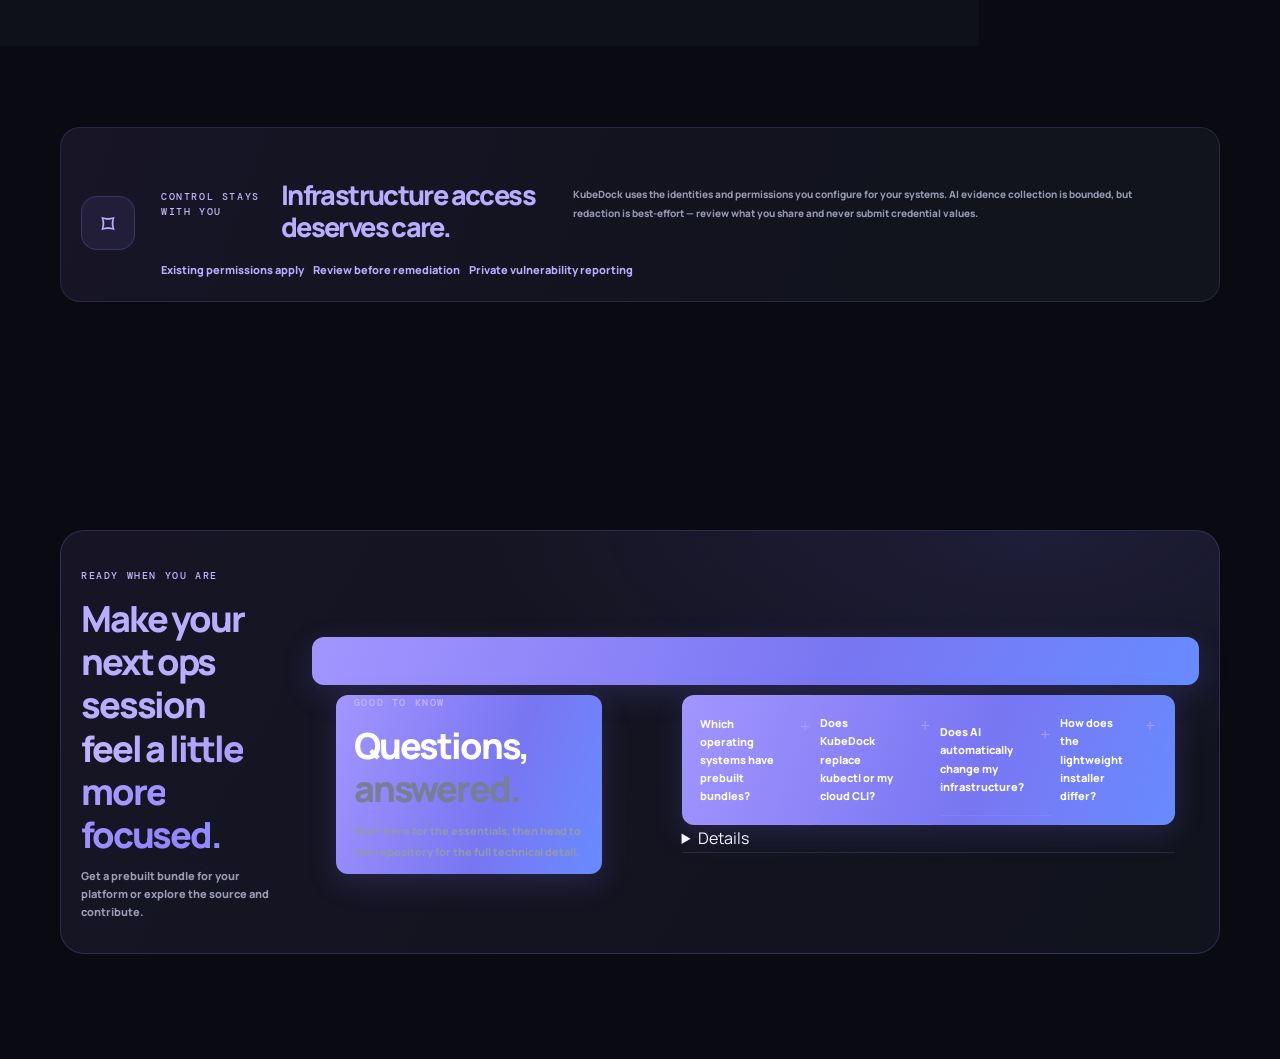
==== commit 49bddb50: "Prioritize mobile download CTA and group license metadata" ====
--- a/index.html
+++ b/index.html
@@ -32,7 +32,7 @@
         <div class="eyebrow"><span class="pulse"></span> THE DEVOPS DESKTOP</div>
         <h1>Your infrastructure.<br><span class="gradient-text">One focused workspace.</span></h1>
         <p class="hero-lede">Kubernetes, Docker, virtual machines, SSH, remote files and AI-assisted operations — together in one desktop app built for the work between deployments.</p>
-        <div class="hero-actions"><a class="button button-primary" href="downloads/" aria-label="Get KubeDock >Get KubeDock <span aria-hidden="true">→</span></a><a class="button button-quiet" href="#features" aria-label="Explore capabilities >Explore capabilities <span aria-hidden="true">↓</span></a><a class="button button-quiet" href="videos/" aria-label="Watch the videos >Watch the videos <span aria-hidden="true">▶</span></a></div>
+        <div class="hero-actions"><a class="button button-primary hero-primary-cta" href="downloads/" aria-label="Get KubeDock >Get KubeDock <span aria-hidden="true">→</span></a><a class="button button-quiet" href="#features" aria-label="Explore capabilities >Explore capabilities <span aria-hidden="true">↓</span></a><a class="button button-quiet" href="videos/" aria-label="Watch the videos >Watch the videos <span aria-hidden="true">▶</span></a></div>
         <div class="hero-meta"><span class="open-source-meta"><i class="status-dot" aria-hidden="true"></i> Open source <span aria-hidden="true">·</span> MIT licensed</span><span>Windows · macOS · Linux bundles</span></div>
       </div>
       <div class="hero-visual reveal" aria-label="Illustrative KubeDock workspace preview">
--- a/assets/css/site.css
+++ b/assets/css/site.css
@@ -258,3 +258,80 @@
 @media(prefers-reduced-motion:reduce){
  *,*::before,*::after{scroll-behavior:auto!important;animation-duration:.01ms!important;animation-iteration-count:1!important;transition-duration:.01ms!important}
 }
+
+
+/* Follow-up audit: mobile-first layout, contrast and interaction corrections */
+:root{--focus-ring:#d6ccff;--mobile-control-padding:16px}
+html,body{width:100%;max-width:100%;overflow-x:clip}
+*,*::before,*::after{min-width:0}
+img,video,svg,canvas,iframe{max-width:100%}
+.button{box-sizing:border-box;min-height:48px;padding:0 18px;gap:8px;white-space:normal}
+.button:focus-visible,.menu-toggle:focus-visible,.nav-links a:focus-visible{outline:3px solid var(--focus-ring);outline-offset:3px}
+.eyebrow{color:#c4b5fd}
+.tag-running,.now-badge{color:#c5f7df}
+.tag-neutral{color:#c6d8ff}
+.status-dot,.pulse{background:#6ee7b7}
+.nav-links>a{display:inline-flex;align-items:center;gap:8px}
+.hero-primary-cta{order:0}
+.open-source-meta{white-space:nowrap;gap:6px!important}
+.menu-toggle{position:relative}
+.menu-toggle span{display:block;width:19px;height:2px;border-radius:2px;background:#f3f1ff;transition:transform .2s ease,opacity .2s ease}
+.menu-toggle[aria-expanded=true] span:first-child{transform:translateY(3.5px) rotate(45deg)}
+.menu-toggle[aria-expanded=true] span:last-child{transform:translateY(-3.5px) rotate(-45deg)}
+.menu-toggle[aria-expanded=true]::after{content:"Close menu";opacity:1}
+.mock-terminal{max-width:100%;min-width:0}
+.mock-terminal code{max-width:100%;overflow-x:auto;white-space:nowrap;scrollbar-width:thin}
+@media(max-width:900px){
+ .hero{grid-template-columns:minmax(0,1fr)}
+ .hero-visual{min-width:0;max-width:100%;overflow:hidden}
+ .orbit{width:min(580px,100%);max-width:100%}
+}
+@media(max-width:680px){
+ html,body{overflow-x:clip}
+ .wrap{width:calc(100% - 32px);max-width:100%}
+ .nav-links{gap:8px}
+ .nav-links>a{display:flex;align-items:center;gap:8px;min-height:44px;padding:12px 10px}
+ .nav-links .icon-link{justify-content:flex-start}
+ .hero{width:calc(100% - 32px);padding-top:42px;gap:8px}
+ .hero-copy,.hero-visual,.hero-bottom{min-width:0;max-width:100%}
+ .hero h1{font-size:clamp(34px,9.2vw,48px);line-height:1.13}
+ .hero .eyebrow{font-size:10px;color:#d0c5ff}
+ .gradient-text{background:none;color:#c4b5fd;-webkit-text-fill-color:#c4b5fd}
+ .hero-actions{display:flex;flex-direction:column;align-items:stretch;gap:12px}
+ .hero-actions .hero-primary-cta{order:-1;min-height:54px;font-size:13px;padding:0 18px}
+ .hero-actions .button-quiet{order:initial;min-height:48px;padding:0 16px;background:transparent;border:1px solid #7771a8;color:#e2e2f4}
+ .hero-actions .button{width:100%;justify-content:center}
+ .hero-meta{display:flex;align-items:center;gap:10px 14px}
+ .hero-meta>span{line-height:1.5}
+ .open-source-meta{white-space:nowrap;flex:0 0 auto}
+ .hero-visual{min-height:260px;overflow:hidden;contain:paint}
+ .app-window{width:100%;max-width:100%;min-width:0;transform:none;animation:none}
+ .mock-sidebar{display:none}
+ .window-body{min-height:0}
+ .mock-main{width:100%;min-width:0;padding:12px}
+ .mock-heading,.mock-stats,.mock-row{min-width:0}
+ .mock-heading h3,.mock-row b,.mock-row small{overflow-wrap:anywhere}
+ .mock-terminal code{display:block;overflow-x:auto;white-space:pre;max-width:100%;padding-bottom:9px}
+ .float-chip{max-width:68%;padding:8px 10px}
+ .chip-top{right:2px;top:0}
+ .chip-bottom{left:2px;bottom:0}
+ .hero-bottom{display:flex;flex-direction:column;align-items:flex-start;gap:10px}
+ .hero-bottom>span{max-width:100%}
+ .tech-rail{display:flex;flex-wrap:wrap;gap:8px 14px}
+ .feature-grid,.integration-rail,.ai-detail-grid,.faq-layout{min-width:0}
+ .feature-card,.showcase-content,.showcase-art,.security-panel,.start-panel{min-width:0;max-width:100%}
+ .showcase-art{overflow-x:auto;overscroll-behavior-x:contain}
+ .art-table{min-width:420px;max-width:none}
+ .footer-links{min-width:0}
+ .button,.button-quiet,.button-primary{padding-inline:16px}
+}
+@media(max-width:420px){
+ .wrap,.hero{width:calc(100% - 28px)}
+ .hero-visual{min-height:245px}
+ .float-chip{max-width:65%}
+ .hero-meta{column-gap:9px}
+ .open-source-meta{font-size:9px}
+}
+@media(prefers-reduced-motion:reduce){
+ .menu-toggle span{transition:none}
+}
--- a/assets/css/videos.css
+++ b/assets/css/videos.css
@@ -111,3 +111,15 @@
  .covers-grid,.teaser-grid{grid-template-columns:minmax(0,1fr)}
  .video-player-shell video{width:100%;height:auto;aspect-ratio:16/9}
 }
+
+
+/* Mobile overflow and readable playlist controls */
+@media(max-width:680px){
+ .theatre,.theatre-main,.playlist,.playlist-item,.playlist-text,.playlist-thumb{min-width:0;max-width:100%}
+ .playlist-item{grid-template-columns:minmax(0,34%) minmax(0,1fr);gap:10px}
+ .playlist-text strong,.playlist-text small{overflow-wrap:anywhere}
+ .now-actions .button{min-height:48px;padding:0 16px}
+ .teaser-foot{align-items:flex-start;gap:8px}
+ .teaser-foot a{overflow-wrap:anywhere}
+ .video-player-shell,.product-video{max-width:100%}
+}
